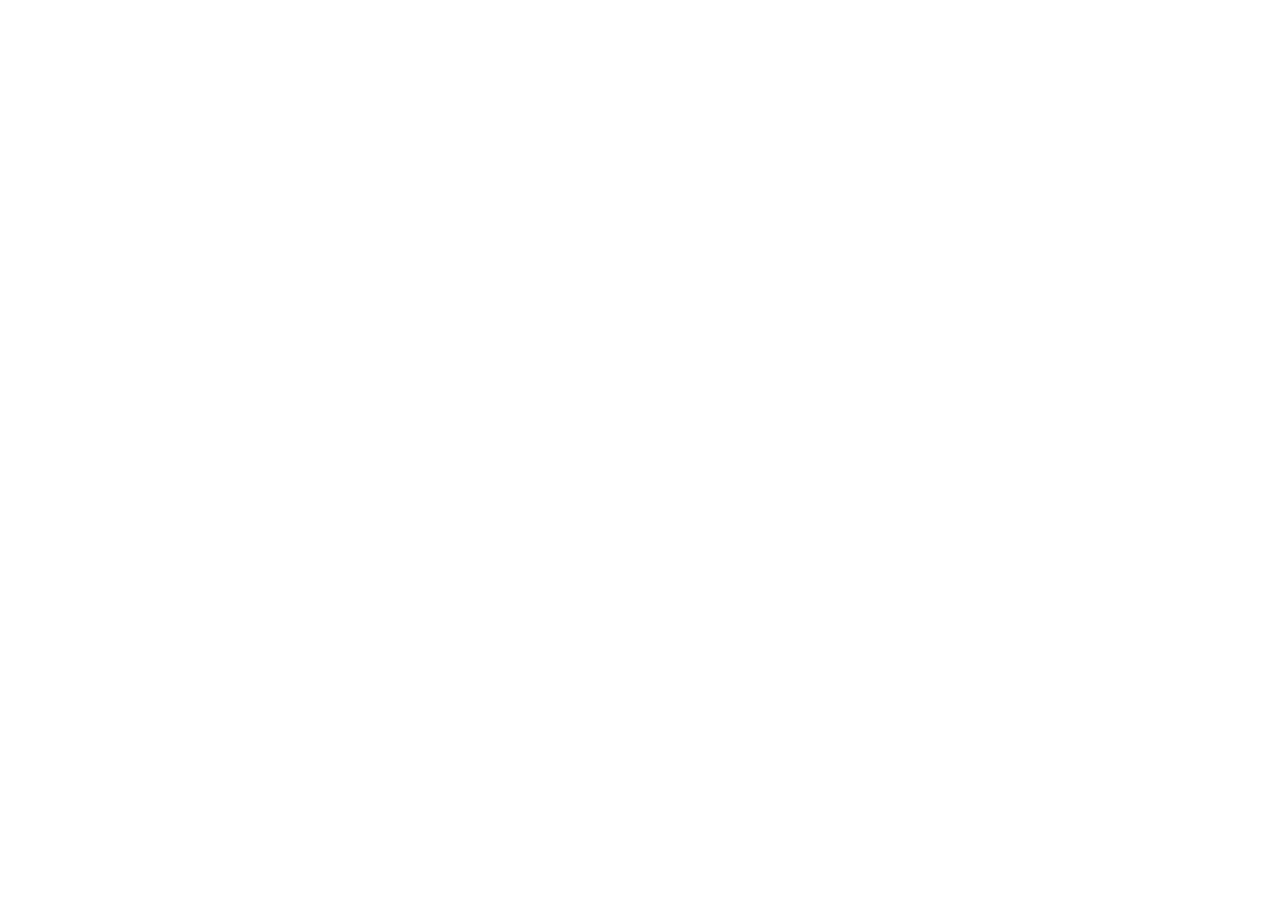
==== editais/cbmal.html @ 854e10dc "feat: cria estrutura de pastas da versao 3" ====
<!doctype html>
<html lang="pt-BR">
  <head>
    <meta charset="UTF-8" />
    <meta name="viewport" content="width=device-width, initial-scale=1.0" />
    <title>Projeto Astra - @guizeroo/title>
    <link rel="icon" href="/.png" type="image/png">
    <style>
  /* --- ESTILO PERSONALIZADO PARA OS TÍTULOS --- */
@import url('https://fonts.googleapis.com/css2?family=Montserrat:wght@800;900&display=swap');


      :root {
        --bg-body: #17191e;
        --bg-card: #21252b;
        --bg-header: #1a1d24;
        --text-main: #abb2bf;
        --text-light: #ffffff;
        --accent-red: #e53935;
        --accent-yellow: #ffca28;
        --border-color: #383e4a;
        --hover-bg: #282c34;
      }

      *,
      *::before,
      *::after {
        box-sizing: border-box;
      }

      body {
        background-color: var(--bg-body);
        color: var(--text-main);
        font-family: 'Segoe UI', Roboto, Helvetica, Arial, sans-serif;
        margin: 0;
        padding: 50px 20px 10px 20px;
        font-size: 16px;
      }

      .container {
        max-width: 1100px;
        margin: 0 auto;
        /* padding inferior normal (footer não é mais fixo) */
        padding-bottom: 0px;
      }

      .header-section {
        margin-bottom: 14px; /* espaço entre header e disciplinas */
        padding-bottom: 16px; /*  padding interno */
        text-align: center;
        border-bottom: 2px solid var(--accent-red);
      }

      .main-title {
        color: var(--text-light);
        font-size: 38px;
        margin: 0 0 10px 0;
        font-weight: 800;
        text-transform: uppercase;
        letter-spacing: 2px;
      }

      .sub-title {
        color: var(--accent-yellow);
        font-size: 18px;
        margin: 0;
        font-weight: 700;
        text-transform: uppercase;
        letter-spacing: 4px;
      }

      .section-divider {
        display: flex;
        align-items: center;
        justify-content: space-between;
        color: var(--text-light);
        font-size: 24px;
        margin: 40px 0 25px 0;
        padding-left: 15px;
        border-left: 6px solid var(--accent-yellow);
        text-transform: uppercase;
        letter-spacing: 1px;
        font-weight: 800;
        background: linear-gradient(
          90deg,
          rgba(255, 202, 40, 0.1) 0%,
          rgba(255, 202, 40, 0) 100%
        );
        padding-top: 10px;
        padding-bottom: 10px;
      }
      .section-divider .section-subtitle {
        font-size: 14px;
        color: var(--accent-yellow);
        font-weight: 800;
        text-transform: none;
        letter-spacing: 0.5px;
        margin-left: 12px;
      }

      .subject-card {
        background-color: var(--bg-card);
        border-radius: 12px;
        margin-bottom: 40px;
        box-shadow: 0 10px 20px rgba(0, 0, 0, 0.3);
        overflow: hidden;
        border: 1px solid var(--border-color);
      }

      .subject-header-grid {
        display: grid;
        grid-template-columns: 1fr 160px 100px;
        background-color: var(--bg-header);
        border-bottom: 4px solid var(--accent-red);
        cursor: pointer;
        user-select: none;
      }

      .subject-header-grid.collapsed .track-head {
        display: none;
      }

      .subject-progress {
        display: flex;
        align-items: center;
        gap: 10px;
        padding: 0 12px;
        justify-self: end;
      }
      .subject-progress-bar {
        width: 120px;
        height: 10px;
        background: rgba(255, 255, 255, 0.06);
        border-radius: 8px;
        overflow: hidden;
        box-shadow: inset 0 1px 2px rgba(0, 0, 0, 0.4);
      }
      .subject-progress-fill {
        height: 100%;
        width: 0%;
        background: var(--accent-red);
        transition: width 0.35s ease;
      }
      .subject-progress-text {
        color: var(--text-light);
        font-weight: 700;
        font-size: 12px;
        min-width: 36px;
        text-align: right;
        letter-spacing: 0.6px;
      }

      .track-head {
        background-color: var(--accent-yellow);
        color: #111;
        display: flex;
        align-items: center;
        justify-content: center;
        font-size: 16px;
        font-weight: 900;
        text-transform: uppercase;
        border-left: 1px solid rgba(0, 0, 0, 0.15);
        padding: 15px 10px;
        text-align: center;
        letter-spacing: 0.5px;
      }

      .topic-row {
        display: grid;
        grid-template-columns: 1fr 100px;
        border-bottom: 1px solid rgba(255, 255, 255, 0.05);
        transition: background-color 0.2s ease;
      }

      .topic-row.closed {
        display: none;
      }

      .topic-row:last-child {
        border-bottom: none;
      }

      .topic-row:hover {
        background-color: var(--hover-bg);
      }

      .topic-name {
        padding: 24px;
        font-size: 17px;
        line-height: 1.6;
        color: var(--text-light);
        font-weight: 500;
      }

      .topic-number {
        color: var(--accent-yellow);
        font-weight: 800;
        margin-right: 10px;
        font-size: 18px;
      }

      .topic-row.sub-topic .topic-name {
        padding-left: 55px;
        font-size: 15px;
        color: #9ba3b2;
      }
      .topic-row.sub-topic .topic-number {
        font-size: 15px;
      }

      .topic-row.sub-sub-topic .topic-name {
        padding-left: 85px;
        font-size: 14px;
        color: #7b8392;
      }
      .topic-row.sub-sub-topic .topic-number {
        font-size: 14px;
      }

      .checkbox-cell {
        display: flex;
        align-items: center;
        justify-content: center;
        border-left: 1px solid rgba(255, 255, 255, 0.05);
        padding: 15px;
      }

      .custom-checkbox {
        appearance: none;
        -webkit-appearance: none;
        width: 28px;
        height: 28px;
        border: 2px solid #6b7280;
        border-radius: 6px;
        cursor: pointer;
        background-color: rgba(0, 0, 0, 0.2);
        display: flex;
        align-items: center;
        justify-content: center;
        transition: all 0.2s cubic-bezier(0.4, 0, 0.2, 1);
        box-shadow: inset 0 2px 4px rgba(0, 0, 0, 0.1);
      }

      .topic-row.sub-topic .custom-checkbox {
        width: 24px;
        height: 24px;
      }
      .topic-row.sub-sub-topic .custom-checkbox {
        width: 20px;
        height: 20px;
      }

      .custom-checkbox:hover {
        border-color: var(--accent-yellow);
        transform: scale(1.05);
      }

      .custom-checkbox:checked {
        background-color: var(--accent-red);
        border-color: var(--accent-red);
        box-shadow: 0 0 10px rgba(229, 57, 53, 0.3);
      }

      .custom-checkbox:checked::after {
        content: '';
        width: 7px;
        height: 14px;
        border: solid white;
        border-width: 0 3px 3px 0;
        transform: rotate(45deg);
        margin-bottom: 4px;
      }

      .topic-row.sub-topic .custom-checkbox:checked::after {
        width: 6px;
        height: 11px;
        margin-bottom: 2px;
      }
      .topic-row.sub-sub-topic .custom-checkbox:checked::after {
        width: 5px;
        height: 9px;
        margin-bottom: 2px;
        border-width: 0 2px 2px 0;
      }

      @media (max-width: 600px) {
        .subject-header-grid,
        .topic-row {
          grid-template-columns: 1fr 100px;
        }
        .main-title {
          font-size: 28px;
        }
        .topic-name {
          padding: 15px;
        }
        .topic-row.sub-topic .topic-name {
          padding-left: 30px;
        }
        .topic-row.sub-sub-topic .topic-name {
          padding-left: 45px;
        }
        .subject-header-grid {
          grid-template-columns: 1fr 100px 80px;
        }
      }

      .subject-title {
        padding: 24px 20px;
        font-size: 22px;
        font-weight: 800;
        color: var(--text-light);
        border-left: 8px solid var(--accent-red);
        display: flex;
        align-items: center;
        text-transform: uppercase;
      }

      .site-footer {
        /* footer estático no final do documento (não fixo) */
        display: flex;
        flex-direction: column;
        align-items: center;
        justify-content: center;
        gap: 6px;
        padding: 18px 20px;
        margin-top: 28px;
        border-top: 1px solid rgba(0, 0, 0, 0.12);
        color: var(--text-main);
        font-size: 14px;
        background-color: #2b2f36;
        border-radius: 8px;
        width: 100%;
      }
      .site-footer .credit,
      .site-footer .project {
        text-align: center;
        display: block;
        width: 100%;
        margin: 0;
      }
      .site-footer .credit {
        color: var(--text-light);
        font-weight: 700;
      }
      .site-footer .project {
        color: var(--text-main);
        opacity: 0.95;
        font-weight: 600;
      }
      .author {
        color: var(--accent-yellow);
        text-decoration: none;
      }
      .author:hover {
        text-decoration: underline;
      }

    </style>
  </head>
  <body>
    <div class="container">
      <div class="header-section">
        <h2 class="sub-title">Projeto Astra - Missão CBMAL26</h2>
        <h1 class="main-title">Edital Verticalizado</h1>
        
        <div style="display: grid; grid-template-columns: repeat(auto-fit, minmax(300px, 1fr)); gap: 30px; margin: 30px 0 10px 0; text-align: left;">
            
            <div style="background-color: var(--bg-card); border-radius: 8px; padding: 25px 20px; border: 1px solid var(--border-color); display: flex; flex-direction: column; justify-content: center;">
                <div style="font-weight: 800; color: var(--accent-yellow); margin-bottom: 15px; font-size: 16px; text-transform: uppercase; text-align: center;" id="progress-text">0% DO EDITAL CONCLUÍDO</div>
                <div style="width: 100%; background-color: rgba(0, 0, 0, 0.4); border-radius: 10px; height: 12px; overflow: hidden; box-shadow: inset 0 2px 4px rgba(0,0,0,0.5);">
                    <div id="progress-bar" style="width: 0%; height: 100%; background-color: var(--accent-red); transition: width 0.4s ease;"></div>
                </div>
            </div>

            <div style="display: flex; flex-direction: column; justify-content: center; gap: 12px;">
                
                <div style="display: flex; align-items: center; background-color: rgba(66, 204, 147, 0.12); padding: 14px 16px; border-radius: 8px; gap: 12px;">
                    <div style="width: 24px; height: 24px; background-color: #42cc93; border-radius: 50%; display: flex; align-items: center; justify-content: center; flex-shrink: 0;">
                        <svg width="14" height="14" viewBox="0 0 24 24" fill="none" stroke="#ffffff" stroke-width="3" stroke-linecap="round" stroke-linejoin="round"><circle cx="12" cy="12" r="10"></circle><polyline points="12 6 12 12 15 15"></polyline></svg>
                    </div>
                    <div style="font-size: 14px; color: var(--text-light); line-height: 1.4;">
                        <strong style="color: #42cc93;">Em breve:</strong> Mapa de incidência por assunto.
                    </div>
                </div>

                <div style="display: flex; align-items: center; background-color: rgba(66, 204, 147, 0.12); padding: 14px 16px; border-radius: 8px; gap: 12px;">
                    <div style="width: 24px; height: 24px; background-color: #42cc93; border-radius: 50%; display: flex; align-items: center; justify-content: center; flex-shrink: 0;">
                        <svg width="14" height="14" viewBox="0 0 24 24" fill="none" stroke="#ffffff" stroke-width="3" stroke-linecap="round" stroke-linejoin="round"><circle cx="12" cy="12" r="10"></circle><polyline points="12 6 12 12 15 15"></polyline></svg>
                    </div>
                    <div style="font-size: 14px; color: var(--text-light); line-height: 1.4;">
                        <strong style="color: #42cc93;">Em breve:</strong> Manual da aprovação.
                    </div>
                </div>

            </div>

        </div>
      </div>

      <div class="section-divider">
        <span class="section-title">Conhecimentos Gerais</span>
        <span class="section-subtitle">50 questões esperadas</span>
      </div>

      <div class="subject-card">
        <div class="subject-header-grid">
          <div class="subject-title">Língua Portuguesa</div>
          <div class="track-head">Teoria</div>
        </div>
        <div class="topic-row">
          <div class="topic-name">
            <span class="topic-number">1</span> Compreensão e interpretação de
            textos de gêneros variados.
          </div>
          <div class="checkbox-cell">
            <input type="checkbox" class="custom-checkbox" id="port-1" />
          </div>
        </div>
        <div class="topic-row">
          <div class="topic-name">
            <span class="topic-number">2</span> Reconhecimento de tipos e
            gêneros textuais.
          </div>
          <div class="checkbox-cell">
            <input type="checkbox" class="custom-checkbox" id="port-2" />
          </div>
        </div>
        <div class="topic-row">
          <div class="topic-name">
            <span class="topic-number">3</span> Domínio da ortografia oficial.
          </div>
          <div class="checkbox-cell">
            <input type="checkbox" class="custom-checkbox" id="port-3" />
          </div>
        </div>
        <div class="topic-row">
          <div class="topic-name">
            <span class="topic-number">4</span> Domínio dos mecanismos de coesão
            textual.
          </div>
          <div class="checkbox-cell">
            <input type="checkbox" class="custom-checkbox" id="port-4" />
          </div>
        </div>
        <div class="topic-row sub-topic">
          <div class="topic-name">
            <span class="topic-number">4.1</span> Emprego de elementos de
            referenciação, substituição e repetição, de conectores e de outros
            elementos de sequenciação textual.
          </div>
          <div class="checkbox-cell">
            <input type="checkbox" class="custom-checkbox" id="port-4-1" />
          </div>
        </div>
        <div class="topic-row sub-topic">
          <div class="topic-name">
            <span class="topic-number">4.2</span> Emprego de tempos e modos
            verbais.
          </div>
          <div class="checkbox-cell">
            <input type="checkbox" class="custom-checkbox" id="port-4-2" />
          </div>
        </div>
        <div class="topic-row">
          <div class="topic-name">
            <span class="topic-number">5</span> Domínio da estrutura
            morfossintática do período.
          </div>
          <div class="checkbox-cell">
            <input type="checkbox" class="custom-checkbox" id="port-5" />
          </div>
        </div>
        <div class="topic-row sub-topic">
          <div class="topic-name">
            <span class="topic-number">5.1</span> Emprego das classes de
            palavras.
          </div>
          <div class="checkbox-cell">
            <input type="checkbox" class="custom-checkbox" id="port-5-1" />
          </div>
        </div>
        <div class="topic-row sub-topic">
          <div class="topic-name">
            <span class="topic-number">5.2</span> Relações de coordenação entre
            orações e entre termos da oração.
          </div>
          <div class="checkbox-cell">
            <input type="checkbox" class="custom-checkbox" id="port-5-2" />
          </div>
        </div>
        <div class="topic-row sub-topic">
          <div class="topic-name">
            <span class="topic-number">5.3</span> Relações de subordinação entre
            orações e entre termos da oração.
          </div>
          <div class="checkbox-cell">
            <input type="checkbox" class="custom-checkbox" id="port-5-3" />
          </div>
        </div>
        <div class="topic-row sub-topic">
          <div class="topic-name">
            <span class="topic-number">5.4</span> Emprego dos sinais de
            pontuação.
          </div>
          <div class="checkbox-cell">
            <input type="checkbox" class="custom-checkbox" id="port-5-4" />
          </div>
        </div>
        <div class="topic-row sub-topic">
          <div class="topic-name">
            <span class="topic-number">5.5</span> Concordância verbal e nominal.
          </div>
          <div class="checkbox-cell">
            <input type="checkbox" class="custom-checkbox" id="port-5-5" />
          </div>
        </div>
        <div class="topic-row sub-topic">
          <div class="topic-name">
            <span class="topic-number">5.6</span> Regência verbal e nominal.
          </div>
          <div class="checkbox-cell">
            <input type="checkbox" class="custom-checkbox" id="port-5-6" />
          </div>
        </div>
        <div class="topic-row sub-topic">
          <div class="topic-name">
            <span class="topic-number">5.7</span> Emprego do sinal indicativo de
            crase.
          </div>
          <div class="checkbox-cell">
            <input type="checkbox" class="custom-checkbox" id="port-5-7" />
          </div>
        </div>
        <div class="topic-row sub-topic">
          <div class="topic-name">
            <span class="topic-number">5.8</span> Colocação dos pronomes átonos.
          </div>
          <div class="checkbox-cell">
            <input type="checkbox" class="custom-checkbox" id="port-5-8" />
          </div>
        </div>
        <div class="topic-row">
          <div class="topic-name">
            <span class="topic-number">6</span> Reescrita de frases e parágrafos
            do texto.
          </div>
          <div class="checkbox-cell">
            <input type="checkbox" class="custom-checkbox" id="port-6" />
          </div>
        </div>
        <div class="topic-row sub-topic">
          <div class="topic-name">
            <span class="topic-number">6.1</span> Significação das palavras.
          </div>
          <div class="checkbox-cell">
            <input type="checkbox" class="custom-checkbox" id="port-6-1" />
          </div>
        </div>
        <div class="topic-row sub-topic">
          <div class="topic-name">
            <span class="topic-number">6.2</span> Substituição de palavras ou de
            trechos de texto.
          </div>
          <div class="checkbox-cell">
            <input type="checkbox" class="custom-checkbox" id="port-6-2" />
          </div>
        </div>
        <div class="topic-row sub-topic">
          <div class="topic-name">
            <span class="topic-number">6.3</span> Reorganização da estrutura de
            orações e de períodos do texto.
          </div>
          <div class="checkbox-cell">
            <input type="checkbox" class="custom-checkbox" id="port-6-3" />
          </div>
        </div>
        <div class="topic-row sub-topic">
          <div class="topic-name">
            <span class="topic-number">6.4</span> Reescrita de textos de
            diferentes gêneros e níveis de formalidade.
          </div>
          <div class="checkbox-cell">
            <input type="checkbox" class="custom-checkbox" id="port-6-4" />
          </div>
        </div>
      </div>
      <div class="subject-card">
        <div class="subject-header-grid">
          <div class="subject-title">Língua Inglesa</div>
          <div class="track-head">Teoria</div>
        </div>
        <div class="topic-row">
          <div class="topic-name">
            <span class="topic-number">1</span> Compreensão de textos em língua
            inglesa.
          </div>
          <div class="checkbox-cell">
            <input type="checkbox" class="custom-checkbox" id="ing-1" />
          </div>
        </div>
        <div class="topic-row">
          <div class="topic-name">
            <span class="topic-number">2</span> Itens gramaticais relevantes
            para a compreensão dos conteúdos semânticos.
          </div>
          <div class="checkbox-cell">
            <input type="checkbox" class="custom-checkbox" id="ing-2" />
          </div>
        </div>
      </div>
      <div class="subject-card">
        <div class="subject-header-grid">
          <div class="subject-title">Noções de Informática</div>
          <div class="track-head">Teoria</div>
        </div>
        <div class="topic-row">
          <div class="topic-name">
            <span class="topic-number">1</span> Noções de sistema operacional
            (ambientes Linux e Windows).
          </div>
          <div class="checkbox-cell">
            <input type="checkbox" class="custom-checkbox" id="inf-1" />
          </div>
        </div>
        <div class="topic-row">
          <div class="topic-name">
            <span class="topic-number">2</span> Edição de textos, planilhas e
            apresentações (ambientes Microsoft Office e BrOffice).
          </div>
          <div class="checkbox-cell">
            <input type="checkbox" class="custom-checkbox" id="inf-2" />
          </div>
        </div>
        <div class="topic-row">
          <div class="topic-name">
            <span class="topic-number">3</span> Redes de computadores.
          </div>
          <div class="checkbox-cell">
            <input type="checkbox" class="custom-checkbox" id="inf-3" />
          </div>
        </div>
        <div class="topic-row sub-topic">
          <div class="topic-name">
            <span class="topic-number">3.1</span> Conceitos básicos,
            ferramentas, aplicativos e procedimentos de Internet e intranet.
          </div>
          <div class="checkbox-cell">
            <input type="checkbox" class="custom-checkbox" id="inf-3-1" />
          </div>
        </div>
        <div class="topic-row sub-topic">
          <div class="topic-name">
            <span class="topic-number">3.2</span> Programas de navegação
            (Microsoft Edge, Mozilla Firefox e Google Chrome).
          </div>
          <div class="checkbox-cell">
            <input type="checkbox" class="custom-checkbox" id="inf-3-2" />
          </div>
        </div>
        <div class="topic-row sub-topic">
          <div class="topic-name">
            <span class="topic-number">3.3</span> Programas de correio
            eletrônico (Outlook Express e Mozilla Thunderbird).
          </div>
          <div class="checkbox-cell">
            <input type="checkbox" class="custom-checkbox" id="inf-3-3" />
          </div>
        </div>
        <div class="topic-row sub-topic">
          <div class="topic-name">
            <span class="topic-number">3.4</span> Sítios de busca e pesquisa na
            Internet.
          </div>
          <div class="checkbox-cell">
            <input type="checkbox" class="custom-checkbox" id="inf-3-4" />
          </div>
        </div>
        <div class="topic-row sub-topic">
          <div class="topic-name">
            <span class="topic-number">3.5</span> Grupos de discussão.
          </div>
          <div class="checkbox-cell">
            <input type="checkbox" class="custom-checkbox" id="inf-3-5" />
          </div>
        </div>
        <div class="topic-row sub-topic">
          <div class="topic-name">
            <span class="topic-number">3.6</span> Redes sociais.
          </div>
          <div class="checkbox-cell">
            <input type="checkbox" class="custom-checkbox" id="inf-3-6" />
          </div>
        </div>
        <div class="topic-row sub-topic">
          <div class="topic-name">
            <span class="topic-number">3.7</span> Computação na nuvem (cloud
            computing).
          </div>
          <div class="checkbox-cell">
            <input type="checkbox" class="custom-checkbox" id="inf-3-7" />
          </div>
        </div>
        <div class="topic-row">
          <div class="topic-name">
            <span class="topic-number">4</span> Conceitos de organização e de
            gerenciamento de informações, arquivos, pastas e programas.
          </div>
          <div class="checkbox-cell">
            <input type="checkbox" class="custom-checkbox" id="inf-4" />
          </div>
        </div>
        <div class="topic-row">
          <div class="topic-name">
            <span class="topic-number">5</span> Segurança da informação.
          </div>
          <div class="checkbox-cell">
            <input type="checkbox" class="custom-checkbox" id="inf-5" />
          </div>
        </div>
        <div class="topic-row sub-topic">
          <div class="topic-name">
            <span class="topic-number">5.1</span> Procedimentos de segurança.
          </div>
          <div class="checkbox-cell">
            <input type="checkbox" class="custom-checkbox" id="inf-5-1" />
          </div>
        </div>
        <div class="topic-row sub-topic">
          <div class="topic-name">
            <span class="topic-number">5.2</span> Noções de vírus, worms e
            pragas virtuais.
          </div>
          <div class="checkbox-cell">
            <input type="checkbox" class="custom-checkbox" id="inf-5-2" />
          </div>
        </div>
        <div class="topic-row sub-topic">
          <div class="topic-name">
            <span class="topic-number">5.3</span> Aplicativos para segurança
            (antivírus, firewall, anti-spyware etc.).
          </div>
          <div class="checkbox-cell">
            <input type="checkbox" class="custom-checkbox" id="inf-5-3" />
          </div>
        </div>
        <div class="topic-row sub-topic">
          <div class="topic-name">
            <span class="topic-number">5.4</span> Procedimentos de backup.
          </div>
          <div class="checkbox-cell">
            <input type="checkbox" class="custom-checkbox" id="inf-5-4" />
          </div>
        </div>
        <div class="topic-row sub-topic">
          <div class="topic-name">
            <span class="topic-number">5.5</span> Armazenamento de dados na
            nuvem (cloud storage).
          </div>
          <div class="checkbox-cell">
            <input type="checkbox" class="custom-checkbox" id="inf-5-5" />
          </div>
        </div>
      </div>
      <div class="subject-card">
        <div class="subject-header-grid">
          <div class="subject-title">Matemática</div>
          <div class="track-head">Teoria</div>
        </div>
        <div class="topic-row">
          <div class="topic-name">
            <span class="topic-number">1</span> Álgebra linear.
          </div>
          <div class="checkbox-cell">
            <input type="checkbox" class="custom-checkbox" id="mat-1" />
          </div>
        </div>
        <div class="topic-row sub-topic">
          <div class="topic-name">
            <span class="topic-number">1.1</span> Conjunto numérico: operações
            com números inteiros, fracionários e decimais.
          </div>
          <div class="checkbox-cell">
            <input type="checkbox" class="custom-checkbox" id="mat-1-1" />
          </div>
        </div>
        <div class="topic-row">
          <div class="topic-name">
            <span class="topic-number">2</span> Proporções e divisão
            proporcional.
          </div>
          <div class="checkbox-cell">
            <input type="checkbox" class="custom-checkbox" id="mat-2" />
          </div>
        </div>
        <div class="topic-row">
          <div class="topic-name">
            <span class="topic-number">3</span> Regras de três simples e
            composta.
          </div>
          <div class="checkbox-cell">
            <input type="checkbox" class="custom-checkbox" id="mat-3" />
          </div>
        </div>
        <div class="topic-row">
          <div class="topic-name">
            <span class="topic-number">4</span> Porcentagem.
          </div>
          <div class="checkbox-cell">
            <input type="checkbox" class="custom-checkbox" id="mat-4" />
          </div>
        </div>
        <div class="topic-row">
          <div class="topic-name">
            <span class="topic-number">5</span> Juros simples e compostos;
            capitalização e descontos.
          </div>
          <div class="checkbox-cell">
            <input type="checkbox" class="custom-checkbox" id="mat-5" />
          </div>
        </div>
        <div class="topic-row">
          <div class="topic-name">
            <span class="topic-number">6</span> Taxas de juros: nominal,
            efetiva, equivalente, proporcional, real e aparente.
          </div>
          <div class="checkbox-cell">
            <input type="checkbox" class="custom-checkbox" id="mat-6" />
          </div>
        </div>
      </div>
      <div class="subject-card">
        <div class="subject-header-grid">
          <div class="subject-title">Raciocínio Lógico e Analítico</div>
          <div class="track-head">Teoria</div>
        </div>
        <div class="topic-row">
          <div class="topic-name">
            <span class="topic-number">1</span> Lógica sentencial (ou
            proposicional).
          </div>
          <div class="checkbox-cell">
            <input type="checkbox" class="custom-checkbox" id="rla-1" />
          </div>
        </div>
        <div class="topic-row sub-topic">
          <div class="topic-name">
            <span class="topic-number">1.1</span> Proposições simples e
            compostas.
          </div>
          <div class="checkbox-cell">
            <input type="checkbox" class="custom-checkbox" id="rla-1-1" />
          </div>
        </div>
        <div class="topic-row sub-topic">
          <div class="topic-name">
            <span class="topic-number">1.2</span> Tabelas verdade.
          </div>
          <div class="checkbox-cell">
            <input type="checkbox" class="custom-checkbox" id="rla-1-2" />
          </div>
        </div>
        <div class="topic-row sub-topic">
          <div class="topic-name">
            <span class="topic-number">1.3</span> Equivalências.
          </div>
          <div class="checkbox-cell">
            <input type="checkbox" class="custom-checkbox" id="rla-1-3" />
          </div>
        </div>
        <div class="topic-row">
          <div class="topic-name">
            <span class="topic-number">2</span> Estrutura lógica de relações
            arbitrárias entre pessoas, lugares, objetos ou eventos fictícios;
            dedução de novas informações das relações fornecidas e avaliação das
            condições usadas para estabelecer a estrutura daquelas relações.
          </div>
          <div class="checkbox-cell">
            <input type="checkbox" class="custom-checkbox" id="rla-2" />
          </div>
        </div>
        <div class="topic-row">
          <div class="topic-name">
            <span class="topic-number">3</span> Compreensão e análise da lógica
            de uma situação, utilizando as funções intelectuais: raciocínio
            verbal, raciocínio matemático, raciocínio sequencial, reconhecimento
            de padrões, orientação espacial e temporal, formação de conceitos,
            discriminação de elementos; compreensão de dados apresentados em
            gráficos e tabelas.
          </div>
          <div class="checkbox-cell">
            <input type="checkbox" class="custom-checkbox" id="rla-3" />
          </div>
        </div>
        <div class="topic-row">
          <div class="topic-name">
            <span class="topic-number">4</span> Problemas de lógica e
            raciocínio.
          </div>
          <div class="checkbox-cell">
            <input type="checkbox" class="custom-checkbox" id="rla-4" />
          </div>
        </div>
        <div class="topic-row sub-topic">
          <div class="topic-name">
            <span class="topic-number">4.1</span> Problemas de contagem e noções
            de probabilidade.
          </div>
          <div class="checkbox-cell">
            <input type="checkbox" class="custom-checkbox" id="rla-4-1" />
          </div>
        </div>
        <div class="topic-row">
          <div class="topic-name">
            <span class="topic-number">5</span> Falácias.
          </div>
          <div class="checkbox-cell">
            <input type="checkbox" class="custom-checkbox" id="rla-5" />
          </div>
        </div>
        <div class="topic-row">
          <div class="topic-name">
            <span class="topic-number">6</span> Noções de estatística: média,
            moda, mediana e desvio-padrão.
          </div>
          <div class="checkbox-cell">
            <input type="checkbox" class="custom-checkbox" id="rla-6" />
          </div>
        </div>
      </div>
      <div class="subject-card">
        <div class="subject-header-grid">
          <div class="subject-title">Legislação Pertinente ao CBMAL</div>
          <div class="track-head">Teoria</div>
        </div>
        <div class="topic-row">
          <div class="topic-name">
            <span class="topic-number">1</span> Lei Estadual nº 5.346/1992
            (Estatuto dos Policiais Militares do Estado de Alagoas) e suas
            alterações.
          </div>
          <div class="checkbox-cell">
            <input type="checkbox" class="custom-checkbox" id="leg-1" />
          </div>
        </div>
        <div class="topic-row">
          <div class="topic-name">
            <span class="topic-number">2</span> Decreto estadual nº 37.042/1996
            (Regulamento Disciplinar da Polícia Militar de Alagoas).
          </div>
          <div class="checkbox-cell">
            <input type="checkbox" class="custom-checkbox" id="leg-2" />
          </div>
        </div>
        <div class="topic-row">
          <div class="topic-name">
            <span class="topic-number">3</span> Lei Estadual nº 6.514/2004 e nº
            6.544/2004 e suas alterações.
          </div>
          <div class="checkbox-cell">
            <input type="checkbox" class="custom-checkbox" id="leg-3" />
          </div>
        </div>
        <div class="topic-row">
          <div class="topic-name">
            <span class="topic-number">4</span> Lei Federal nº 14.751/2023.
          </div>
          <div class="checkbox-cell">
            <input type="checkbox" class="custom-checkbox" id="leg-4" />
          </div>
        </div>
      </div>
      <div class="subject-card">
        <div class="subject-header-grid">
          <div class="subject-title">Cidadania e Direitos Humanos</div>
          <div class="track-head">Teoria</div>
        </div>
        <div class="topic-row">
          <div class="topic-name">
            <span class="topic-number">1</span> Ética e moral.
          </div>
          <div class="checkbox-cell">
            <input type="checkbox" class="custom-checkbox" id="cdh-1" />
          </div>
        </div>
        <div class="topic-row">
          <div class="topic-name">
            <span class="topic-number">2</span> Ética, princípios e valores.
          </div>
          <div class="checkbox-cell">
            <input type="checkbox" class="custom-checkbox" id="cdh-2" />
          </div>
        </div>
        <div class="topic-row">
          <div class="topic-name">
            <span class="topic-number">3</span> Ética e democracia: exercício da
            cidadania.
          </div>
          <div class="checkbox-cell">
            <input type="checkbox" class="custom-checkbox" id="cdh-3" />
          </div>
        </div>
        <div class="topic-row">
          <div class="topic-name">
            <span class="topic-number">4</span> Ética e função pública.
          </div>
          <div class="checkbox-cell">
            <input type="checkbox" class="custom-checkbox" id="cdh-4" />
          </div>
        </div>
        <div class="topic-row">
          <div class="topic-name">
            <span class="topic-number">5</span> Ética no setor público.
          </div>
          <div class="checkbox-cell">
            <input type="checkbox" class="custom-checkbox" id="cdh-5" />
          </div>
        </div>
        <div class="topic-row">
          <div class="topic-name">
            <span class="topic-number">6</span> Teoria geral dos direitos
            humanos.
          </div>
          <div class="checkbox-cell">
            <input type="checkbox" class="custom-checkbox" id="cdh-6" />
          </div>
        </div>
        <div class="topic-row sub-topic">
          <div class="topic-name">
            <span class="topic-number">6.1</span> Conceito, terminologia,
            estrutura normativa, fundamentação.
          </div>
          <div class="checkbox-cell">
            <input type="checkbox" class="custom-checkbox" id="cdh-6-1" />
          </div>
        </div>
        <div class="topic-row">
          <div class="topic-name">
            <span class="topic-number">7</span> Afirmação histórica dos direitos
            humanos.
          </div>
          <div class="checkbox-cell">
            <input type="checkbox" class="custom-checkbox" id="cdh-7" />
          </div>
        </div>
        <div class="topic-row">
          <div class="topic-name">
            <span class="topic-number">8</span> Direitos humanos e
            responsabilidade do Estado.
          </div>
          <div class="checkbox-cell">
            <input type="checkbox" class="custom-checkbox" id="cdh-8" />
          </div>
        </div>
      </div>

      <div class="section-divider">
        <span class="section-title">Conhecimentos Específicos</span>
        <span class="section-subtitle">70 questões esperadas</span>
      </div>

      <div class="subject-card">
        <div class="subject-header-grid">
          <div class="subject-title">Física</div>
          <div class="track-head">Teoria</div>
        </div>
        <div class="topic-row">
          <div class="topic-name">
            <span class="topic-number">1</span> Vetores.
          </div>
          <div class="checkbox-cell">
            <input type="checkbox" class="custom-checkbox" id="fis-1" />
          </div>
        </div>
        <div class="topic-row sub-topic">
          <div class="topic-name">
            <span class="topic-number">1.1</span> Sistema de forças.
          </div>
          <div class="checkbox-cell">
            <input type="checkbox" class="custom-checkbox" id="fis-1-1" />
          </div>
        </div>
        <div class="topic-row sub-topic">
          <div class="topic-name">
            <span class="topic-number">1.2</span> Composição de forças: forças
            de mesma direção e sentido, forças de mesma direção e sentidos
            diferentes.
          </div>
          <div class="checkbox-cell">
            <input type="checkbox" class="custom-checkbox" id="fis-1-2" />
          </div>
        </div>
        <div class="topic-row sub-topic">
          <div class="topic-name">
            <span class="topic-number">1.3</span> Duas forças concorrentes.
          </div>
          <div class="checkbox-cell">
            <input type="checkbox" class="custom-checkbox" id="fis-1-3" />
          </div>
        </div>
        <div class="topic-row sub-topic">
          <div class="topic-name">
            <span class="topic-number">1.4</span> Representação gráfica.
          </div>
          <div class="checkbox-cell">
            <input type="checkbox" class="custom-checkbox" id="fis-1-4" />
          </div>
        </div>
        <div class="topic-row sub-topic">
          <div class="topic-name">
            <span class="topic-number">1.5</span> Binário.
          </div>
          <div class="checkbox-cell">
            <input type="checkbox" class="custom-checkbox" id="fis-1-5" />
          </div>
        </div>
        <div class="topic-row">
          <div class="topic-name">
            <span class="topic-number">2</span> Mecânica.
          </div>
          <div class="checkbox-cell">
            <input type="checkbox" class="custom-checkbox" id="fis-2" />
          </div>
        </div>
        <div class="topic-row sub-topic">
          <div class="topic-name">
            <span class="topic-number">2.1</span> Noções de Movimento.
          </div>
          <div class="checkbox-cell">
            <input type="checkbox" class="custom-checkbox" id="fis-2-1" />
          </div>
        </div>
        <div class="topic-row sub-topic">
          <div class="topic-name">
            <span class="topic-number">2.2</span> Movimento retilíneo:
            velocidade, movimento uniformemente variado, aceleração.
          </div>
          <div class="checkbox-cell">
            <input type="checkbox" class="custom-checkbox" id="fis-2-2" />
          </div>
        </div>
        <div class="topic-row sub-topic">
          <div class="topic-name">
            <span class="topic-number">2.3</span> Movimento em duas dimensões:
            movimento de projéteis e movimento circular uniforme.
          </div>
          <div class="checkbox-cell">
            <input type="checkbox" class="custom-checkbox" id="fis-2-3" />
          </div>
        </div>
        <div class="topic-row sub-topic">
          <div class="topic-name">
            <span class="topic-number">2.4</span> Leis de Newton.
          </div>
          <div class="checkbox-cell">
            <input type="checkbox" class="custom-checkbox" id="fis-2-4" />
          </div>
        </div>
        <div class="topic-row sub-topic">
          <div class="topic-name">
            <span class="topic-number">2.5</span> Leis da Gravitação Universal.
          </div>
          <div class="checkbox-cell">
            <input type="checkbox" class="custom-checkbox" id="fis-2-5" />
          </div>
        </div>
        <div class="topic-row sub-topic">
          <div class="topic-name">
            <span class="topic-number">2.6</span> Leis de Kepler.
          </div>
          <div class="checkbox-cell">
            <input type="checkbox" class="custom-checkbox" id="fis-2-6" />
          </div>
        </div>
        <div class="topic-row sub-topic">
          <div class="topic-name">
            <span class="topic-number">2.7</span> Rotação da terra.
          </div>
          <div class="checkbox-cell">
            <input type="checkbox" class="custom-checkbox" id="fis-2-7" />
          </div>
        </div>
        <div class="topic-row sub-topic">
          <div class="topic-name">
            <span class="topic-number">2.8</span> Trabalho, potência,
            rendimento, energia: mecânica, cinética, energia potencial e energia
            mecânica.
          </div>
          <div class="checkbox-cell">
            <input type="checkbox" class="custom-checkbox" id="fis-2-8" />
          </div>
        </div>
        <div class="topic-row sub-topic">
          <div class="topic-name">
            <span class="topic-number">2.9</span> Conservação de energia
            mecânica.
          </div>
          <div class="checkbox-cell">
            <input type="checkbox" class="custom-checkbox" id="fis-2-9" />
          </div>
        </div>
        <div class="topic-row">
          <div class="topic-name">
            <span class="topic-number">3</span> Densidade e pressão.
          </div>
          <div class="checkbox-cell">
            <input type="checkbox" class="custom-checkbox" id="fis-3" />
          </div>
        </div>
        <div class="topic-row sub-topic">
          <div class="topic-name">
            <span class="topic-number">3.1</span> Principio de Pascal, Lei de
            Stevin, Princípio de Arquimedes.
          </div>
          <div class="checkbox-cell">
            <input type="checkbox" class="custom-checkbox" id="fis-3-1" />
          </div>
        </div>
        <div class="topic-row">
          <div class="topic-name">
            <span class="topic-number">4</span> Termodinâmica.
          </div>
          <div class="checkbox-cell">
            <input type="checkbox" class="custom-checkbox" id="fis-4" />
          </div>
        </div>
        <div class="topic-row sub-topic">
          <div class="topic-name">
            <span class="topic-number">4.1</span> Temperatura e equilíbrio
            térmico.
          </div>
          <div class="checkbox-cell">
            <input type="checkbox" class="custom-checkbox" id="fis-4-1" />
          </div>
        </div>
        <div class="topic-row sub-topic">
          <div class="topic-name">
            <span class="topic-number">4.2</span> Energia térmica e calor; calor
            sensível e calor latente.
          </div>
          <div class="checkbox-cell">
            <input type="checkbox" class="custom-checkbox" id="fis-4-2" />
          </div>
        </div>
        <div class="topic-row sub-topic">
          <div class="topic-name">
            <span class="topic-number">4.3</span> Trocas de calor.
          </div>
          <div class="checkbox-cell">
            <input type="checkbox" class="custom-checkbox" id="fis-4-3" />
          </div>
        </div>
        <div class="topic-row sub-topic">
          <div class="topic-name">
            <span class="topic-number">4.4</span> Dilatação térmica dos sólidos.
          </div>
          <div class="checkbox-cell">
            <input type="checkbox" class="custom-checkbox" id="fis-4-4" />
          </div>
        </div>
        <div class="topic-row sub-topic">
          <div class="topic-name">
            <span class="topic-number">4.5</span> Dilatação anômala da água.
          </div>
          <div class="checkbox-cell">
            <input type="checkbox" class="custom-checkbox" id="fis-4-5" />
          </div>
        </div>
        <div class="topic-row sub-topic">
          <div class="topic-name">
            <span class="topic-number">4.6</span> Processos de propagação do
            calor.
          </div>
          <div class="checkbox-cell">
            <input type="checkbox" class="custom-checkbox" id="fis-4-6" />
          </div>
        </div>
        <div class="topic-row">
          <div class="topic-name">
            <span class="topic-number">5</span> Óptica geométrica.
          </div>
          <div class="checkbox-cell">
            <input type="checkbox" class="custom-checkbox" id="fis-5" />
          </div>
        </div>
        <div class="topic-row sub-topic">
          <div class="topic-name">
            <span class="topic-number">5.1</span> Mecanismos físicos da visão e
            defeitos visuais.
          </div>
          <div class="checkbox-cell">
            <input type="checkbox" class="custom-checkbox" id="fis-5-1" />
          </div>
        </div>
        <div class="topic-row">
          <div class="topic-name"><span class="topic-number">6</span> Som.</div>
          <div class="checkbox-cell">
            <input type="checkbox" class="custom-checkbox" id="fis-6" />
          </div>
        </div>
        <div class="topic-row sub-topic">
          <div class="topic-name">
            <span class="topic-number">6.1</span> Qualidades fisiológicas do
            som.
          </div>
          <div class="checkbox-cell">
            <input type="checkbox" class="custom-checkbox" id="fis-6-1" />
          </div>
        </div>
        <div class="topic-row sub-topic">
          <div class="topic-name">
            <span class="topic-number">6.2</span> Natureza e propagação do som.
          </div>
          <div class="checkbox-cell">
            <input type="checkbox" class="custom-checkbox" id="fis-6-2" />
          </div>
        </div>
        <div class="topic-row">
          <div class="topic-name">
            <span class="topic-number">7</span> Eletricidade e Magnetismo.
          </div>
          <div class="checkbox-cell">
            <input type="checkbox" class="custom-checkbox" id="fis-7" />
          </div>
        </div>
        <div class="topic-row sub-topic">
          <div class="topic-name">
            <span class="topic-number">7.1</span> Lei de Coulomb.
          </div>
          <div class="checkbox-cell">
            <input type="checkbox" class="custom-checkbox" id="fis-7-1" />
          </div>
        </div>
        <div class="topic-row sub-topic">
          <div class="topic-name">
            <span class="topic-number">7.2</span> Corrente elétrica.
          </div>
          <div class="checkbox-cell">
            <input type="checkbox" class="custom-checkbox" id="fis-7-2" />
          </div>
        </div>
        <div class="topic-row sub-topic">
          <div class="topic-name">
            <span class="topic-number">7.3</span> Circuitos elétricos.
          </div>
          <div class="checkbox-cell">
            <input type="checkbox" class="custom-checkbox" id="fis-7-3" />
          </div>
        </div>
        <div class="topic-row sub-topic">
          <div class="topic-name">
            <span class="topic-number">7.4</span> Efeito Joule.
          </div>
          <div class="checkbox-cell">
            <input type="checkbox" class="custom-checkbox" id="fis-7-4" />
          </div>
        </div>
        <div class="topic-row sub-topic">
          <div class="topic-name">
            <span class="topic-number">7.5</span> Efeitos fisiológicos das
            correntes elétricas.
          </div>
          <div class="checkbox-cell">
            <input type="checkbox" class="custom-checkbox" id="fis-7-5" />
          </div>
        </div>
        <div class="topic-row sub-topic">
          <div class="topic-name">
            <span class="topic-number">7.6</span> Campo magnético.
          </div>
          <div class="checkbox-cell">
            <input type="checkbox" class="custom-checkbox" id="fis-7-6" />
          </div>
        </div>
        <div class="topic-row sub-topic">
          <div class="topic-name">
            <span class="topic-number">7.7</span> Imãs.
          </div>
          <div class="checkbox-cell">
            <input type="checkbox" class="custom-checkbox" id="fis-7-7" />
          </div>
        </div>
        <div class="topic-row">
          <div class="topic-name">
            <span class="topic-number">8</span> Aplicações.
          </div>
          <div class="checkbox-cell">
            <input type="checkbox" class="custom-checkbox" id="fis-8" />
          </div>
        </div>
        <div class="topic-row sub-topic">
          <div class="topic-name">
            <span class="topic-number">8.1</span> Efeito fotoelétrico.
          </div>
          <div class="checkbox-cell">
            <input type="checkbox" class="custom-checkbox" id="fis-8-1" />
          </div>
        </div>
        <div class="topic-row sub-topic">
          <div class="topic-name">
            <span class="topic-number">8.2</span> Efeito estufa.
          </div>
          <div class="checkbox-cell">
            <input type="checkbox" class="custom-checkbox" id="fis-8-2" />
          </div>
        </div>
        <div class="topic-row sub-topic">
          <div class="topic-name">
            <span class="topic-number">8.3</span> Brisas litorâneas.
          </div>
          <div class="checkbox-cell">
            <input type="checkbox" class="custom-checkbox" id="fis-8-3" />
          </div>
        </div>
        <div class="topic-row sub-topic">
          <div class="topic-name">
            <span class="topic-number">8.4</span> Relâmpagos e trovões.
          </div>
          <div class="checkbox-cell">
            <input type="checkbox" class="custom-checkbox" id="fis-8-4" />
          </div>
        </div>
        <div class="topic-row">
          <div class="topic-name">
            <span class="topic-number">9</span> Princípios básicos da emissão de
            radioatividade, radiações ionizantes e decaimento radioativo.
          </div>
          <div class="checkbox-cell">
            <input type="checkbox" class="custom-checkbox" id="fis-9" />
          </div>
        </div>
      </div>
      <div class="subject-card">
        <div class="subject-header-grid">
          <div class="subject-title">Química</div>
          <div class="track-head">Teoria</div>
        </div>
        <div class="topic-row">
          <div class="topic-name">
            <span class="topic-number">I</span> ESTRUTURA DO ÁTOMO:
          </div>
          <div class="checkbox-cell">
            <input type="checkbox" class="custom-checkbox" id="qui-i" />
          </div>
        </div>
        <div class="topic-row">
          <div class="topic-name">
            <span class="topic-number">1</span> Estrutura atômica.
          </div>
          <div class="checkbox-cell">
            <input type="checkbox" class="custom-checkbox" id="qui-1" />
          </div>
        </div>
        <div class="topic-row sub-topic">
          <div class="topic-name">
            <span class="topic-number">1.1</span> Partícula fundamentais do
            átomo.
          </div>
          <div class="checkbox-cell">
            <input type="checkbox" class="custom-checkbox" id="qui-1-1" />
          </div>
        </div>
        <div class="topic-row sub-topic">
          <div class="topic-name">
            <span class="topic-number">1.2</span> Número atômico e massa
            atômica.
          </div>
          <div class="checkbox-cell">
            <input type="checkbox" class="custom-checkbox" id="qui-1-2" />
          </div>
        </div>
        <div class="topic-row sub-topic">
          <div class="topic-name">
            <span class="topic-number">1.3</span> Massa molecular.
          </div>
          <div class="checkbox-cell">
            <input type="checkbox" class="custom-checkbox" id="qui-1-3" />
          </div>
        </div>
        <div class="topic-row sub-topic">
          <div class="topic-name">
            <span class="topic-number">1.4</span> Número de Avogadro, mol, massa
            molecular, volume molecular.
          </div>
          <div class="checkbox-cell">
            <input type="checkbox" class="custom-checkbox" id="qui-1-4" />
          </div>
        </div>
        <div class="topic-row">
          <div class="topic-name">
            <span class="topic-number">II</span> CLASSIFICAÇÃO PERIÓDICA DOS
            ELEMENTOS QUÍMICOS:
          </div>
          <div class="checkbox-cell">
            <input type="checkbox" class="custom-checkbox" id="qui-ii" />
          </div>
        </div>
        <div class="topic-row">
          <div class="topic-name">
            <span class="topic-number">1</span> Elemento químico.
          </div>
          <div class="checkbox-cell">
            <input type="checkbox" class="custom-checkbox" id="qui-1" />
          </div>
        </div>
        <div class="topic-row sub-topic">
          <div class="topic-name">
            <span class="topic-number">1.1</span> Configuração eletrônica.
          </div>
          <div class="checkbox-cell">
            <input type="checkbox" class="custom-checkbox" id="qui-1-1" />
          </div>
        </div>
        <div class="topic-row sub-topic">
          <div class="topic-name">
            <span class="topic-number">1.2</span> Tabela periódica atual e sua
            estrutura.
          </div>
          <div class="checkbox-cell">
            <input type="checkbox" class="custom-checkbox" id="qui-1-2" />
          </div>
        </div>
        <div class="topic-row sub-topic">
          <div class="topic-name">
            <span class="topic-number">1.3</span> Lei periódica.
          </div>
          <div class="checkbox-cell">
            <input type="checkbox" class="custom-checkbox" id="qui-1-3" />
          </div>
        </div>
        <div class="topic-row sub-topic">
          <div class="topic-name">
            <span class="topic-number">1.4</span> Principais subgrupos de
            elementos químicos.
          </div>
          <div class="checkbox-cell">
            <input type="checkbox" class="custom-checkbox" id="qui-1-4" />
          </div>
        </div>
        <div class="topic-row">
          <div class="topic-name">
            <span class="topic-number">III</span> LIGAÇÃO QUÍMICA:
          </div>
          <div class="checkbox-cell">
            <input type="checkbox" class="custom-checkbox" id="qui-iii" />
          </div>
        </div>
        <div class="topic-row">
          <div class="topic-name">
            <span class="topic-number">1</span> Ligação iônica.
          </div>
          <div class="checkbox-cell">
            <input type="checkbox" class="custom-checkbox" id="qui-1" />
          </div>
        </div>
        <div class="topic-row">
          <div class="topic-name">
            <span class="topic-number">2</span> Ligação covalente.
          </div>
          <div class="checkbox-cell">
            <input type="checkbox" class="custom-checkbox" id="qui-2" />
          </div>
        </div>
        <div class="topic-row">
          <div class="topic-name">
            <span class="topic-number">3</span> Fórmula eletrônica (estrutural
            de Lewis), iônica, molecular e estrutural das substâncias.
          </div>
          <div class="checkbox-cell">
            <input type="checkbox" class="custom-checkbox" id="qui-3" />
          </div>
        </div>
        <div class="topic-row">
          <div class="topic-name">
            <span class="topic-number">4</span> Número de oxidação.
          </div>
          <div class="checkbox-cell">
            <input type="checkbox" class="custom-checkbox" id="qui-4" />
          </div>
        </div>
        <div class="topic-row">
          <div class="topic-name">
            <span class="topic-number">IV</span> FUNÇÕES DE QUÍMICA INORGÂNICA:
          </div>
          <div class="checkbox-cell">
            <input type="checkbox" class="custom-checkbox" id="qui-iv" />
          </div>
        </div>
        <div class="topic-row">
          <div class="topic-name">
            <span class="topic-number">1</span> Reações de neutralização, dupla
            troca, simples troca, redução, oxidação.
          </div>
          <div class="checkbox-cell">
            <input type="checkbox" class="custom-checkbox" id="qui-1" />
          </div>
        </div>
        <div class="topic-row">
          <div class="topic-name">
            <span class="topic-number">2</span> Ácidos, bases, sais, óxidos,
            conceitos, classificação, nomenclatura e propriedades gerais.
          </div>
          <div class="checkbox-cell">
            <input type="checkbox" class="custom-checkbox" id="qui-2" />
          </div>
        </div>
        <div class="topic-row">
          <div class="topic-name">
            <span class="topic-number">V</span> REAÇÃO QUÍMICA:
          </div>
          <div class="checkbox-cell">
            <input type="checkbox" class="custom-checkbox" id="qui-v" />
          </div>
        </div>
        <div class="topic-row">
          <div class="topic-name">
            <span class="topic-number">1</span> Conceito de reação, equação
            química, reagente e produto.
          </div>
          <div class="checkbox-cell">
            <input type="checkbox" class="custom-checkbox" id="qui-1" />
          </div>
        </div>
        <div class="topic-row">
          <div class="topic-name">
            <span class="topic-number">2</span> Balanceamento de equação
            química.
          </div>
          <div class="checkbox-cell">
            <input type="checkbox" class="custom-checkbox" id="qui-2" />
          </div>
        </div>
        <div class="topic-row">
          <div class="topic-name">
            <span class="topic-number">3</span> Soluções, concentração das
            soluções (grama/litro e mol/litro).
          </div>
          <div class="checkbox-cell">
            <input type="checkbox" class="custom-checkbox" id="qui-3" />
          </div>
        </div>
        <div class="topic-row">
          <div class="topic-name">
            <span class="topic-number">VI</span> QUÍMICA DO CARBONO:
          </div>
          <div class="checkbox-cell">
            <input type="checkbox" class="custom-checkbox" id="qui-vi" />
          </div>
        </div>
        <div class="topic-row">
          <div class="topic-name">
            <span class="topic-number">1</span> Introdução a química orgânica.
          </div>
          <div class="checkbox-cell">
            <input type="checkbox" class="custom-checkbox" id="qui-1" />
          </div>
        </div>
        <div class="topic-row sub-topic">
          <div class="topic-name">
            <span class="topic-number">1.1</span> Propriedades do átomo do
            carbono.
          </div>
          <div class="checkbox-cell">
            <input type="checkbox" class="custom-checkbox" id="qui-1-1" />
          </div>
        </div>
        <div class="topic-row sub-topic">
          <div class="topic-name">
            <span class="topic-number">1.2</span> Estrutura de compostos
            orgânicos, cadeias carbônicas.
          </div>
          <div class="checkbox-cell">
            <input type="checkbox" class="custom-checkbox" id="qui-1-2" />
          </div>
        </div>
        <div class="topic-row sub-topic">
          <div class="topic-name">
            <span class="topic-number">1.3</span> Classificação do átomo de
            carbono na cadeia carbônica.
          </div>
          <div class="checkbox-cell">
            <input type="checkbox" class="custom-checkbox" id="qui-1-3" />
          </div>
        </div>
        <div class="topic-row sub-topic">
          <div class="topic-name">
            <span class="topic-number">1.4</span> Classificação de cadeia
            carbônica.
          </div>
          <div class="checkbox-cell">
            <input type="checkbox" class="custom-checkbox" id="qui-1-4" />
          </div>
        </div>
        <div class="topic-row">
          <div class="topic-name">
            <span class="topic-number">2</span> Funções orgânicas.
          </div>
          <div class="checkbox-cell">
            <input type="checkbox" class="custom-checkbox" id="qui-2" />
          </div>
        </div>
        <div class="topic-row sub-topic">
          <div class="topic-name">
            <span class="topic-number">2.1</span> Notação, nomenclatura e
            propriedades físicas e químicas de hidrocarboneto, álcool, éter,
            fenol, cetonas, aldeídos, ácido carboxílicos, amina e amida
            (contendo de 1 a 8 carbonos).
          </div>
          <div class="checkbox-cell">
            <input type="checkbox" class="custom-checkbox" id="qui-2-1" />
          </div>
        </div>
        <div class="topic-row">
          <div class="topic-name">
            <span class="topic-number">3</span> Reações orgânicas.
          </div>
          <div class="checkbox-cell">
            <input type="checkbox" class="custom-checkbox" id="qui-3" />
          </div>
        </div>
        <div class="topic-row sub-topic">
          <div class="topic-name">
            <span class="topic-number">3.1</span> Reatividade dos compostos
            orgânicos.
          </div>
          <div class="checkbox-cell">
            <input type="checkbox" class="custom-checkbox" id="qui-3-1" />
          </div>
        </div>
        <div class="topic-row sub-topic">
          <div class="topic-name">
            <span class="topic-number">3.2</span> Reações de redução, oxidação e
            combustão.
          </div>
          <div class="checkbox-cell">
            <input type="checkbox" class="custom-checkbox" id="qui-3-2" />
          </div>
        </div>
        <div class="topic-row">
          <div class="topic-name">
            <span class="topic-number">4</span> Identificação e nomenclatura
            IUPAC das funções orgânicas.
          </div>
          <div class="checkbox-cell">
            <input type="checkbox" class="custom-checkbox" id="qui-4" />
          </div>
        </div>
      </div>
      <div class="subject-card">
        <div class="subject-header-grid">
          <div class="subject-title">Biologia</div>
          <div class="track-head">Teoria</div>
        </div>
        <div class="topic-row">
          <div class="topic-name">
            <span class="topic-number">1</span> Seres vivos: classificação dos
            seres vivos.
          </div>
          <div class="checkbox-cell">
            <input type="checkbox" class="custom-checkbox" id="bio-1" />
          </div>
        </div>
        <div class="topic-row">
          <div class="topic-name">
            <span class="topic-number">2</span> Célula.
          </div>
          <div class="checkbox-cell">
            <input type="checkbox" class="custom-checkbox" id="bio-2" />
          </div>
        </div>
        <div class="topic-row sub-topic">
          <div class="topic-name">
            <span class="topic-number">2.1</span> Célula procariota e eucariota.
          </div>
          <div class="checkbox-cell">
            <input type="checkbox" class="custom-checkbox" id="bio-2-1" />
          </div>
        </div>
        <div class="topic-row sub-topic">
          <div class="topic-name">
            <span class="topic-number">2.2</span> Componentes morfológicos das
            células.
          </div>
          <div class="checkbox-cell">
            <input type="checkbox" class="custom-checkbox" id="bio-2-2" />
          </div>
        </div>
        <div class="topic-row sub-topic">
          <div class="topic-name">
            <span class="topic-number">2.3</span> Funções das estruturas
            celulares.
          </div>
          <div class="checkbox-cell">
            <input type="checkbox" class="custom-checkbox" id="bio-2-3" />
          </div>
        </div>
        <div class="topic-row">
          <div class="topic-name">
            <span class="topic-number">3</span> Anatomia e fisiologia humanas.
          </div>
          <div class="checkbox-cell">
            <input type="checkbox" class="custom-checkbox" id="bio-3" />
          </div>
        </div>
        <div class="topic-row sub-topic">
          <div class="topic-name">
            <span class="topic-number">3.1</span> Fisiologia.
          </div>
          <div class="checkbox-cell">
            <input type="checkbox" class="custom-checkbox" id="bio-3-1" />
          </div>
        </div>
        <div class="topic-row sub-topic">
          <div class="topic-name">
            <span class="topic-number">3.2</span> Posição anatômica.
          </div>
          <div class="checkbox-cell">
            <input type="checkbox" class="custom-checkbox" id="bio-3-2" />
          </div>
        </div>
        <div class="topic-row sub-topic">
          <div class="topic-name">
            <span class="topic-number">3.3</span> Divisões do corpo humano.
          </div>
          <div class="checkbox-cell">
            <input type="checkbox" class="custom-checkbox" id="bio-3-3" />
          </div>
        </div>
        <div class="topic-row sub-topic">
          <div class="topic-name">
            <span class="topic-number">3.4</span> Quadrantes abdominais
            (órgãos).
          </div>
          <div class="checkbox-cell">
            <input type="checkbox" class="custom-checkbox" id="bio-3-4" />
          </div>
        </div>
        <div class="topic-row sub-topic">
          <div class="topic-name">
            <span class="topic-number">3.5</span> Sistema tegumentar: pele,
            pêlos, unhas.
          </div>
          <div class="checkbox-cell">
            <input type="checkbox" class="custom-checkbox" id="bio-3-5" />
          </div>
        </div>
        <div class="topic-row sub-topic">
          <div class="topic-name">
            <span class="topic-number">3.6</span> Sistema muscular.
          </div>
          <div class="checkbox-cell">
            <input type="checkbox" class="custom-checkbox" id="bio-3-6" />
          </div>
        </div>
        <div class="topic-row sub-topic">
          <div class="topic-name">
            <span class="topic-number">3.7</span> Sistema esquelético: funções,
            divisão anatômica do esqueleto, ossos, crânio, coluna vertebral,
            articulações.
          </div>
          <div class="checkbox-cell">
            <input type="checkbox" class="custom-checkbox" id="bio-3-7" />
          </div>
        </div>
        <div class="topic-row sub-topic">
          <div class="topic-name">
            <span class="topic-number">3.8</span> Sistema respiratório: função,
            respiração, órgãos componentes, mecanismo da respiração.
          </div>
          <div class="checkbox-cell">
            <input type="checkbox" class="custom-checkbox" id="bio-3-8" />
          </div>
        </div>
        <div class="topic-row sub-topic">
          <div class="topic-name">
            <span class="topic-number">3.9</span> Sistema cardiovascular:
            principais funções, sangue, coração, movimentos cardíacos, pulso,
            vasos sanguíneos, circulação sanguínea.
          </div>
          <div class="checkbox-cell">
            <input type="checkbox" class="custom-checkbox" id="bio-3-9" />
          </div>
        </div>
        <div class="topic-row sub-topic">
          <div class="topic-name">
            <span class="topic-number">3.10</span> Sistema geniturinário:
            sistema urinário, sistema genital masculino, sistema genital
            feminino.
          </div>
          <div class="checkbox-cell">
            <input type="checkbox" class="custom-checkbox" id="bio-3-10" />
          </div>
        </div>
        <div class="topic-row sub-topic">
          <div class="topic-name">
            <span class="topic-number">3.11</span> Sistema digestório.
          </div>
          <div class="checkbox-cell">
            <input type="checkbox" class="custom-checkbox" id="bio-3-11" />
          </div>
        </div>
        <div class="topic-row sub-topic">
          <div class="topic-name">
            <span class="topic-number">3.12</span> Sistema nervoso: função,
            divisão, meninges, sistema nervoso central, sistema nervoso
            periférico, sistema nervoso visceral, sistema nervoso somático.
          </div>
          <div class="checkbox-cell">
            <input type="checkbox" class="custom-checkbox" id="bio-3-12" />
          </div>
        </div>
        <div class="topic-row">
          <div class="topic-name">
            <span class="topic-number">4</span> Tecidos animais: características
            estruturais e funcionais.
          </div>
          <div class="checkbox-cell">
            <input type="checkbox" class="custom-checkbox" id="bio-4" />
          </div>
        </div>
        <div class="topic-row">
          <div class="topic-name">
            <span class="topic-number">5</span> Evolução dos seres vivos.
          </div>
          <div class="checkbox-cell">
            <input type="checkbox" class="custom-checkbox" id="bio-5" />
          </div>
        </div>
        <div class="topic-row">
          <div class="topic-name">
            <span class="topic-number">6</span> Reino vegetal.
          </div>
          <div class="checkbox-cell">
            <input type="checkbox" class="custom-checkbox" id="bio-6" />
          </div>
        </div>
        <div class="topic-row sub-topic">
          <div class="topic-name">
            <span class="topic-number">6.1</span> Funções vitais das plantas.
          </div>
          <div class="checkbox-cell">
            <input type="checkbox" class="custom-checkbox" id="bio-6-1" />
          </div>
        </div>
        <div class="topic-row sub-topic">
          <div class="topic-name">
            <span class="topic-number">6.2</span> Briófitas, pteridófitas,
            gimnospermas e angiospermas.
          </div>
          <div class="checkbox-cell">
            <input type="checkbox" class="custom-checkbox" id="bio-6-2" />
          </div>
        </div>
        <div class="topic-row">
          <div class="topic-name">
            <span class="topic-number">7</span> Reino Animal.
          </div>
          <div class="checkbox-cell">
            <input type="checkbox" class="custom-checkbox" id="bio-7" />
          </div>
        </div>
        <div class="topic-row sub-topic">
          <div class="topic-name">
            <span class="topic-number">7.1</span> Características gerais,
            reprodução, nutrição, locomoção e coordenação.
          </div>
          <div class="checkbox-cell">
            <input type="checkbox" class="custom-checkbox" id="bio-7-1" />
          </div>
        </div>
        <div class="topic-row sub-topic">
          <div class="topic-name">
            <span class="topic-number">7.2</span> Poríferos.
          </div>
          <div class="checkbox-cell">
            <input type="checkbox" class="custom-checkbox" id="bio-7-2" />
          </div>
        </div>
        <div class="topic-row sub-topic">
          <div class="topic-name">
            <span class="topic-number">7.3</span> Cnidários.
          </div>
          <div class="checkbox-cell">
            <input type="checkbox" class="custom-checkbox" id="bio-7-3" />
          </div>
        </div>
        <div class="topic-row sub-topic">
          <div class="topic-name">
            <span class="topic-number">7.4</span> Artrópodes.
          </div>
          <div class="checkbox-cell">
            <input type="checkbox" class="custom-checkbox" id="bio-7-4" />
          </div>
        </div>
        <div class="topic-row sub-topic">
          <div class="topic-name">
            <span class="topic-number">7.5</span> Moluscos.
          </div>
          <div class="checkbox-cell">
            <input type="checkbox" class="custom-checkbox" id="bio-7-5" />
          </div>
        </div>
        <div class="topic-row sub-topic">
          <div class="topic-name">
            <span class="topic-number">7.6</span> Equinodermos.
          </div>
          <div class="checkbox-cell">
            <input type="checkbox" class="custom-checkbox" id="bio-7-6" />
          </div>
        </div>
        <div class="topic-row sub-topic">
          <div class="topic-name">
            <span class="topic-number">7.7</span> Nematelmintos.
          </div>
          <div class="checkbox-cell">
            <input type="checkbox" class="custom-checkbox" id="bio-7-7" />
          </div>
        </div>
        <div class="topic-row sub-topic">
          <div class="topic-name">
            <span class="topic-number">7.8</span> Platelmintos.
          </div>
          <div class="checkbox-cell">
            <input type="checkbox" class="custom-checkbox" id="bio-7-8" />
          </div>
        </div>
        <div class="topic-row sub-topic">
          <div class="topic-name">
            <span class="topic-number">7.9</span> Anelídeos.
          </div>
          <div class="checkbox-cell">
            <input type="checkbox" class="custom-checkbox" id="bio-7-9" />
          </div>
        </div>
        <div class="topic-row sub-topic">
          <div class="topic-name">
            <span class="topic-number">7.10</span> Cordados.
          </div>
          <div class="checkbox-cell">
            <input type="checkbox" class="custom-checkbox" id="bio-7-10" />
          </div>
        </div>
        <div class="topic-row">
          <div class="topic-name">
            <span class="topic-number">8</span> Saúde, higiene e saneamento
            básico.
          </div>
          <div class="checkbox-cell">
            <input type="checkbox" class="custom-checkbox" id="bio-8" />
          </div>
        </div>
        <div class="topic-row sub-topic">
          <div class="topic-name">
            <span class="topic-number">8.1</span> Princípios básicos de saúde.
          </div>
          <div class="checkbox-cell">
            <input type="checkbox" class="custom-checkbox" id="bio-8-1" />
          </div>
        </div>
        <div class="topic-row sub-topic">
          <div class="topic-name">
            <span class="topic-number">8.2</span> Doenças adquiridas
            transmissíveis: viroses, infecções bacterianas, protozoonoses,
            verminoses (transmissão e profilaxia).
          </div>
          <div class="checkbox-cell">
            <input type="checkbox" class="custom-checkbox" id="bio-8-2" />
          </div>
        </div>
        <div class="topic-row sub-topic">
          <div class="topic-name">
            <span class="topic-number">8.3</span> Defesas do organismo:
            imunidade passiva e imunidade ativa.
          </div>
          <div class="checkbox-cell">
            <input type="checkbox" class="custom-checkbox" id="bio-8-3" />
          </div>
        </div>
        <div class="topic-row">
          <div class="topic-name">
            <span class="topic-number">9</span> Ecologia.
          </div>
          <div class="checkbox-cell">
            <input type="checkbox" class="custom-checkbox" id="bio-9" />
          </div>
        </div>
        <div class="topic-row sub-topic">
          <div class="topic-name">
            <span class="topic-number">9.1</span> Relações tróficas entre os
            seres vivos.
          </div>
          <div class="checkbox-cell">
            <input type="checkbox" class="custom-checkbox" id="bio-9-1" />
          </div>
        </div>
        <div class="topic-row sub-topic">
          <div class="topic-name">
            <span class="topic-number">9.2</span> Biomas.
          </div>
          <div class="checkbox-cell">
            <input type="checkbox" class="custom-checkbox" id="bio-9-2" />
          </div>
        </div>
        <div class="topic-row sub-topic">
          <div class="topic-name">
            <span class="topic-number">9.3</span> Ciclos biogeoquímicos.
          </div>
          <div class="checkbox-cell">
            <input type="checkbox" class="custom-checkbox" id="bio-9-3" />
          </div>
        </div>
        <div class="topic-row sub-topic">
          <div class="topic-name">
            <span class="topic-number">9.4</span> Conservação e preservação da
            natureza, ação antrópica, poluição e biocidas, ecossistemas e
            espécies ameaçadas de extinção (principalmente no Brasil).
          </div>
          <div class="checkbox-cell">
            <input type="checkbox" class="custom-checkbox" id="bio-9-4" />
          </div>
        </div>
      </div>
      <div class="subject-card">
        <div class="subject-header-grid">
          <div class="subject-title">Mecânica Geral</div>
          <div class="track-head">Teoria</div>
        </div>
        <div class="topic-row">
          <div class="topic-name">
            <span class="topic-number">1</span> Motor de combustão interna.
          </div>
          <div class="checkbox-cell">
            <input type="checkbox" class="custom-checkbox" id="mec-1" />
          </div>
        </div>
        <div class="topic-row sub-topic">
          <div class="topic-name">
            <span class="topic-number">1.1</span> Conceito.
          </div>
          <div class="checkbox-cell">
            <input type="checkbox" class="custom-checkbox" id="mec-1-1" />
          </div>
        </div>
        <div class="topic-row sub-topic">
          <div class="topic-name">
            <span class="topic-number">1.2</span> Ciclo de funcionamento (4
            tempos).
          </div>
          <div class="checkbox-cell">
            <input type="checkbox" class="custom-checkbox" id="mec-1-2" />
          </div>
        </div>
        <div class="topic-row sub-topic">
          <div class="topic-name">
            <span class="topic-number">1.3</span> Tipos de motores.
          </div>
          <div class="checkbox-cell">
            <input type="checkbox" class="custom-checkbox" id="mec-1-3" />
          </div>
        </div>
        <div class="topic-row sub-sub-topic">
          <div class="topic-name">
            <span class="topic-number">1.3.1</span> Ciclo Otto.
          </div>
          <div class="checkbox-cell">
            <input type="checkbox" class="custom-checkbox" id="mec-1-3-1" />
          </div>
        </div>
        <div class="topic-row sub-sub-topic">
          <div class="topic-name">
            <span class="topic-number">1.3.2</span> Ciclo Diesel.
          </div>
          <div class="checkbox-cell">
            <input type="checkbox" class="custom-checkbox" id="mec-1-3-2" />
          </div>
        </div>
        <div class="topic-row">
          <div class="topic-name">
            <span class="topic-number">2</span> Sistema de transmissão.
          </div>
          <div class="checkbox-cell">
            <input type="checkbox" class="custom-checkbox" id="mec-2" />
          </div>
        </div>
        <div class="topic-row sub-topic">
          <div class="topic-name">
            <span class="topic-number">2.1</span> Função.
          </div>
          <div class="checkbox-cell">
            <input type="checkbox" class="custom-checkbox" id="mec-2-1" />
          </div>
        </div>
        <div class="topic-row sub-topic">
          <div class="topic-name">
            <span class="topic-number">2.2</span> Componentes.
          </div>
          <div class="checkbox-cell">
            <input type="checkbox" class="custom-checkbox" id="mec-2-2" />
          </div>
        </div>
        <div class="topic-row">
          <div class="topic-name">
            <span class="topic-number">3</span> Sistema de freios.
          </div>
          <div class="checkbox-cell">
            <input type="checkbox" class="custom-checkbox" id="mec-3" />
          </div>
        </div>
        <div class="topic-row sub-topic">
          <div class="topic-name">
            <span class="topic-number">3.1</span> Função.
          </div>
          <div class="checkbox-cell">
            <input type="checkbox" class="custom-checkbox" id="mec-3-1" />
          </div>
        </div>
        <div class="topic-row sub-topic">
          <div class="topic-name">
            <span class="topic-number">3.2</span> Tipos.
          </div>
          <div class="checkbox-cell">
            <input type="checkbox" class="custom-checkbox" id="mec-3-2" />
          </div>
        </div>
        <div class="topic-row sub-topic">
          <div class="topic-name">
            <span class="topic-number">3.3</span> Princípio físico.
          </div>
          <div class="checkbox-cell">
            <input type="checkbox" class="custom-checkbox" id="mec-3-3" />
          </div>
        </div>
        <div class="topic-row">
          <div class="topic-name">
            <span class="topic-number">4</span> Sistema de suspensão.
          </div>
          <div class="checkbox-cell">
            <input type="checkbox" class="custom-checkbox" id="mec-4" />
          </div>
        </div>
        <div class="topic-row sub-topic">
          <div class="topic-name">
            <span class="topic-number">4.1</span> Função.
          </div>
          <div class="checkbox-cell">
            <input type="checkbox" class="custom-checkbox" id="mec-4-1" />
          </div>
        </div>
        <div class="topic-row sub-topic">
          <div class="topic-name">
            <span class="topic-number">4.2</span> Componentes.
          </div>
          <div class="checkbox-cell">
            <input type="checkbox" class="custom-checkbox" id="mec-4-2" />
          </div>
        </div>
        <div class="topic-row">
          <div class="topic-name">
            <span class="topic-number">5</span> Sistema elétrico.
          </div>
          <div class="checkbox-cell">
            <input type="checkbox" class="custom-checkbox" id="mec-5" />
          </div>
        </div>
        <div class="topic-row sub-topic">
          <div class="topic-name">
            <span class="topic-number">5.1</span> Função.
          </div>
          <div class="checkbox-cell">
            <input type="checkbox" class="custom-checkbox" id="mec-5-1" />
          </div>
        </div>
        <div class="topic-row sub-topic">
          <div class="topic-name">
            <span class="topic-number">5.2</span> Componentes.
          </div>
          <div class="checkbox-cell">
            <input type="checkbox" class="custom-checkbox" id="mec-5-2" />
          </div>
        </div>
        <div class="topic-row">
          <div class="topic-name">
            <span class="topic-number">6</span> Sistema de arrefecimento.
          </div>
          <div class="checkbox-cell">
            <input type="checkbox" class="custom-checkbox" id="mec-6" />
          </div>
        </div>
        <div class="topic-row sub-topic">
          <div class="topic-name">
            <span class="topic-number">6.1</span> Função.
          </div>
          <div class="checkbox-cell">
            <input type="checkbox" class="custom-checkbox" id="mec-6-1" />
          </div>
        </div>
        <div class="topic-row sub-topic">
          <div class="topic-name">
            <span class="topic-number">6.2</span> Componentes.
          </div>
          <div class="checkbox-cell">
            <input type="checkbox" class="custom-checkbox" id="mec-6-2" />
          </div>
        </div>
        <div class="topic-row">
          <div class="topic-name">
            <span class="topic-number">7</span> Sistema de alimentação.
          </div>
          <div class="checkbox-cell">
            <input type="checkbox" class="custom-checkbox" id="mec-7" />
          </div>
        </div>
        <div class="topic-row sub-topic">
          <div class="topic-name">
            <span class="topic-number">7.1</span> Função.
          </div>
          <div class="checkbox-cell">
            <input type="checkbox" class="custom-checkbox" id="mec-7-1" />
          </div>
        </div>
        <div class="topic-row sub-topic">
          <div class="topic-name">
            <span class="topic-number">7.2</span> Componentes.
          </div>
          <div class="checkbox-cell">
            <input type="checkbox" class="custom-checkbox" id="mec-7-2" />
          </div>
        </div>
      </div>


      <!-- RODAPÉ -->
      <footer class="site-footer" aria-label="Rodapé do site">
        <div class="credit">
          Desenvolvido por
          <a
            class="author"
            href="https://www.instagram.com/guizeroo/"
            target="_blank"
            >@guizeroo</a
          >
        </div>
        <div class="project">Projeto Astra 2026</div>
      </footer>
    </div>
  </body>

      <script>
      document.addEventListener('DOMContentLoaded', () => {
        const checkboxes = document.querySelectorAll('.custom-checkbox')

        checkboxes.forEach(checkbox => {
          const savedState = localStorage.getItem('cbmal26_v4_' + checkbox.id)
          if (savedState === 'true') {
            checkbox.checked = true
          }

          checkbox.addEventListener('change', e => {
            localStorage.setItem('cbmal26_v4_' + e.target.id, e.target.checked)
            updateAllSubjectProgress()
            updateProgress()
          })
        })

        // Cria a UI de progresso para cada disciplina (se já não existir)
        document.querySelectorAll('.subject-card').forEach(card => {
          const header = card.querySelector('.subject-header-grid')
          if (!header.querySelector('.subject-progress')) {
            const wrap = document.createElement('div')
            wrap.className = 'subject-progress'
            wrap.innerHTML =
              '<div class="subject-progress-bar"><div class="subject-progress-fill"></div></div><div class="subject-progress-text">0%</div>'
            // insere antes da tag "track-head" para manter ordem: título | progresso | track
            const track = header.querySelector('.track-head')
            header.insertBefore(wrap, track)
          }
        })

        updateAllSubjectProgress()
        updateProgress()
      })

      // alterna linhas e classe collapsed no cabeçalho
      const headers = document.querySelectorAll('.subject-header-grid')
      headers.forEach(header => {
        header.addEventListener('click', () => {
          const topics = header.parentElement.querySelectorAll('.topic-row')
          topics.forEach(topic => {
            topic.classList.toggle('closed')
          })
          header.classList.toggle('collapsed')
        })
      })

      // Função para atualizar a barra de progresso geral
      function updateProgress() {
        const allCheckboxes = document.querySelectorAll('.custom-checkbox')
        const checkedBoxes = document.querySelectorAll(
          '.custom-checkbox:checked'
        )

        if (allCheckboxes.length > 0) {
          const percentage = Math.round(
            (checkedBoxes.length / allCheckboxes.length) * 100
          )
          document.getElementById('progress-bar').style.width = percentage + '%'
          document.getElementById('progress-text').innerText =
            percentage + '% DA MISSÃO CONCLUÍDA'
        }
      }

      // atualiza a barra de uma disciplina (card element)
      function updateSubjectProgress(card) {
        const checkboxes = card.querySelectorAll('.topic-row .custom-checkbox')
        const checked = card.querySelectorAll(
          '.topic-row .custom-checkbox:checked'
        )
        const percent = checkboxes.length
          ? Math.round((checked.length / checkboxes.length) * 100)
          : 0
        const fill = card.querySelector('.subject-progress-fill')
        const text = card.querySelector('.subject-progress-text')
        if (fill) fill.style.width = percent + '%'
        if (text) text.innerText = percent + '%'
      }

      // atualiza todas as barras de disciplinas
      function updateAllSubjectProgress() {
        document
          .querySelectorAll('.subject-card')
          .forEach(card => updateSubjectProgress(card))
      }
    </script>

</html>
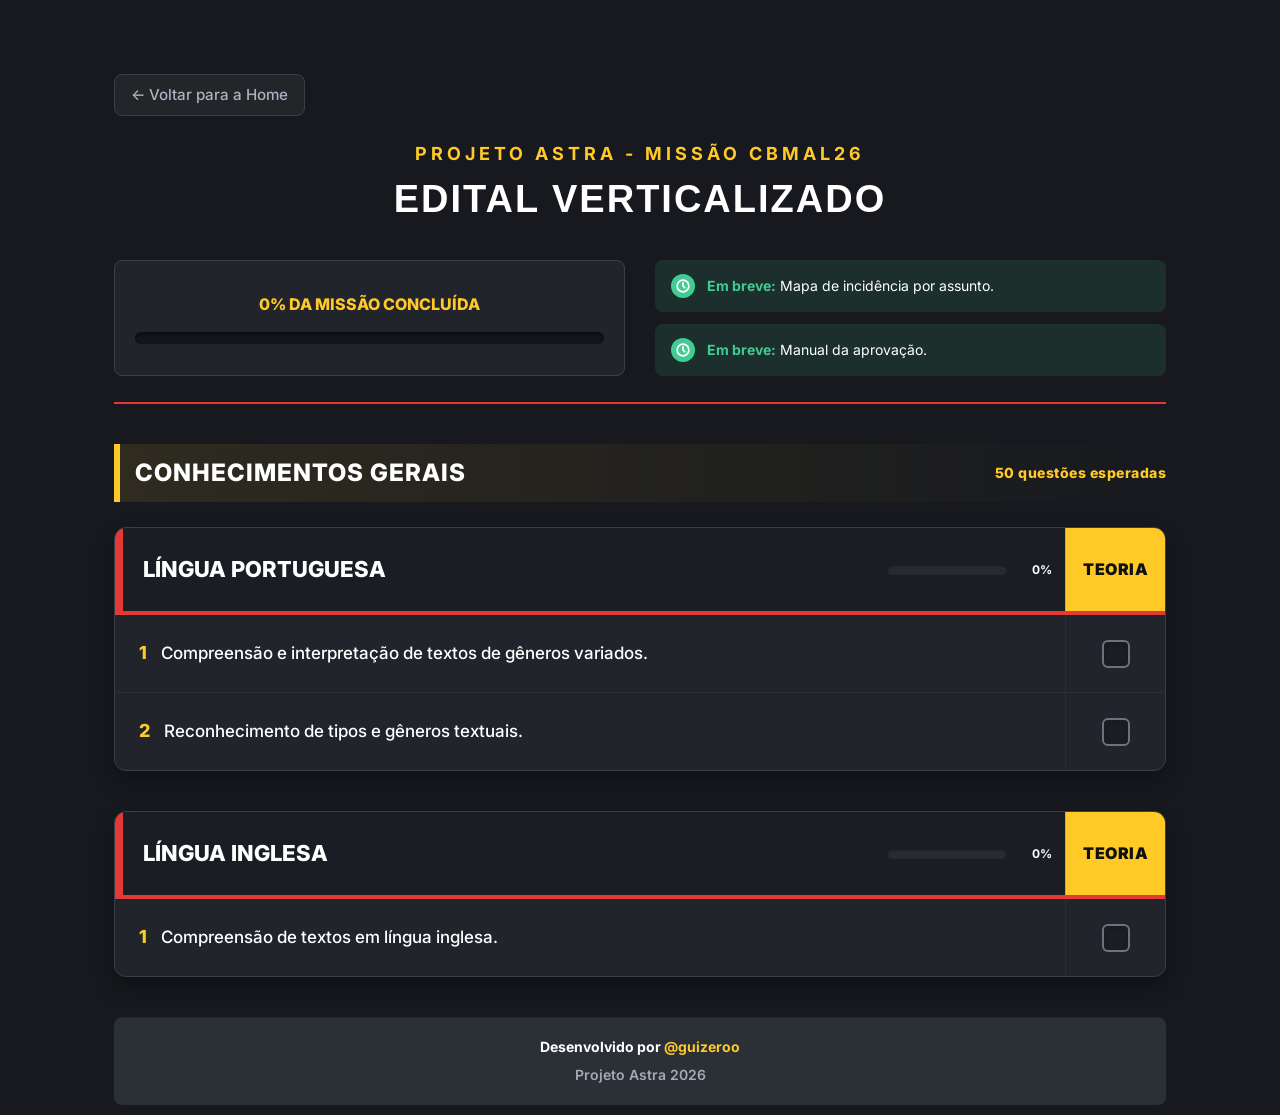
==== commit f36d2aaf: "fix: corrige erros e desacopla css e js da rota cbmal" ====
--- a/editais/cbmal.html
+++ b/editais/cbmal.html
@@ -3,369 +3,21 @@
   <head>
     <meta charset="UTF-8" />
     <meta name="viewport" content="width=device-width, initial-scale=1.0" />
-    <title>Projeto Astra - @guizeroo/title>
+    <title>Projeto Astra - CBMAL 26</title>
     <link rel="icon" href="/.png" type="image/png">
-    <style>
-  /* --- ESTILO PERSONALIZADO PARA OS TÍTULOS --- */
-@import url('https://fonts.googleapis.com/css2?family=Montserrat:wght@800;900&display=swap');
-
-
-      :root {
-        --bg-body: #17191e;
-        --bg-card: #21252b;
-        --bg-header: #1a1d24;
-        --text-main: #abb2bf;
-        --text-light: #ffffff;
-        --accent-red: #e53935;
-        --accent-yellow: #ffca28;
-        --border-color: #383e4a;
-        --hover-bg: #282c34;
-      }
-
-      *,
-      *::before,
-      *::after {
-        box-sizing: border-box;
-      }
-
-      body {
-        background-color: var(--bg-body);
-        color: var(--text-main);
-        font-family: 'Segoe UI', Roboto, Helvetica, Arial, sans-serif;
-        margin: 0;
-        padding: 50px 20px 10px 20px;
-        font-size: 16px;
-      }
-
-      .container {
-        max-width: 1100px;
-        margin: 0 auto;
-        /* padding inferior normal (footer não é mais fixo) */
-        padding-bottom: 0px;
-      }
-
-      .header-section {
-        margin-bottom: 14px; /* espaço entre header e disciplinas */
-        padding-bottom: 16px; /*  padding interno */
-        text-align: center;
-        border-bottom: 2px solid var(--accent-red);
-      }
-
-      .main-title {
-        color: var(--text-light);
-        font-size: 38px;
-        margin: 0 0 10px 0;
-        font-weight: 800;
-        text-transform: uppercase;
-        letter-spacing: 2px;
-      }
-
-      .sub-title {
-        color: var(--accent-yellow);
-        font-size: 18px;
-        margin: 0;
-        font-weight: 700;
-        text-transform: uppercase;
-        letter-spacing: 4px;
-      }
-
-      .section-divider {
-        display: flex;
-        align-items: center;
-        justify-content: space-between;
-        color: var(--text-light);
-        font-size: 24px;
-        margin: 40px 0 25px 0;
-        padding-left: 15px;
-        border-left: 6px solid var(--accent-yellow);
-        text-transform: uppercase;
-        letter-spacing: 1px;
-        font-weight: 800;
-        background: linear-gradient(
-          90deg,
-          rgba(255, 202, 40, 0.1) 0%,
-          rgba(255, 202, 40, 0) 100%
-        );
-        padding-top: 10px;
-        padding-bottom: 10px;
-      }
-      .section-divider .section-subtitle {
-        font-size: 14px;
-        color: var(--accent-yellow);
-        font-weight: 800;
-        text-transform: none;
-        letter-spacing: 0.5px;
-        margin-left: 12px;
-      }
-
-      .subject-card {
-        background-color: var(--bg-card);
-        border-radius: 12px;
-        margin-bottom: 40px;
-        box-shadow: 0 10px 20px rgba(0, 0, 0, 0.3);
-        overflow: hidden;
-        border: 1px solid var(--border-color);
-      }
-
-      .subject-header-grid {
-        display: grid;
-        grid-template-columns: 1fr 160px 100px;
-        background-color: var(--bg-header);
-        border-bottom: 4px solid var(--accent-red);
-        cursor: pointer;
-        user-select: none;
-      }
-
-      .subject-header-grid.collapsed .track-head {
-        display: none;
-      }
-
-      .subject-progress {
-        display: flex;
-        align-items: center;
-        gap: 10px;
-        padding: 0 12px;
-        justify-self: end;
-      }
-      .subject-progress-bar {
-        width: 120px;
-        height: 10px;
-        background: rgba(255, 255, 255, 0.06);
-        border-radius: 8px;
-        overflow: hidden;
-        box-shadow: inset 0 1px 2px rgba(0, 0, 0, 0.4);
-      }
-      .subject-progress-fill {
-        height: 100%;
-        width: 0%;
-        background: var(--accent-red);
-        transition: width 0.35s ease;
-      }
-      .subject-progress-text {
-        color: var(--text-light);
-        font-weight: 700;
-        font-size: 12px;
-        min-width: 36px;
-        text-align: right;
-        letter-spacing: 0.6px;
-      }
-
-      .track-head {
-        background-color: var(--accent-yellow);
-        color: #111;
-        display: flex;
-        align-items: center;
-        justify-content: center;
-        font-size: 16px;
-        font-weight: 900;
-        text-transform: uppercase;
-        border-left: 1px solid rgba(0, 0, 0, 0.15);
-        padding: 15px 10px;
-        text-align: center;
-        letter-spacing: 0.5px;
-      }
-
-      .topic-row {
-        display: grid;
-        grid-template-columns: 1fr 100px;
-        border-bottom: 1px solid rgba(255, 255, 255, 0.05);
-        transition: background-color 0.2s ease;
-      }
-
-      .topic-row.closed {
-        display: none;
-      }
-
-      .topic-row:last-child {
-        border-bottom: none;
-      }
-
-      .topic-row:hover {
-        background-color: var(--hover-bg);
-      }
-
-      .topic-name {
-        padding: 24px;
-        font-size: 17px;
-        line-height: 1.6;
-        color: var(--text-light);
-        font-weight: 500;
-      }
-
-      .topic-number {
-        color: var(--accent-yellow);
-        font-weight: 800;
-        margin-right: 10px;
-        font-size: 18px;
-      }
-
-      .topic-row.sub-topic .topic-name {
-        padding-left: 55px;
-        font-size: 15px;
-        color: #9ba3b2;
-      }
-      .topic-row.sub-topic .topic-number {
-        font-size: 15px;
-      }
-
-      .topic-row.sub-sub-topic .topic-name {
-        padding-left: 85px;
-        font-size: 14px;
-        color: #7b8392;
-      }
-      .topic-row.sub-sub-topic .topic-number {
-        font-size: 14px;
-      }
-
-      .checkbox-cell {
-        display: flex;
-        align-items: center;
-        justify-content: center;
-        border-left: 1px solid rgba(255, 255, 255, 0.05);
-        padding: 15px;
-      }
-
-      .custom-checkbox {
-        appearance: none;
-        -webkit-appearance: none;
-        width: 28px;
-        height: 28px;
-        border: 2px solid #6b7280;
-        border-radius: 6px;
-        cursor: pointer;
-        background-color: rgba(0, 0, 0, 0.2);
-        display: flex;
-        align-items: center;
-        justify-content: center;
-        transition: all 0.2s cubic-bezier(0.4, 0, 0.2, 1);
-        box-shadow: inset 0 2px 4px rgba(0, 0, 0, 0.1);
-      }
-
-      .topic-row.sub-topic .custom-checkbox {
-        width: 24px;
-        height: 24px;
-      }
-      .topic-row.sub-sub-topic .custom-checkbox {
-        width: 20px;
-        height: 20px;
-      }
-
-      .custom-checkbox:hover {
-        border-color: var(--accent-yellow);
-        transform: scale(1.05);
-      }
-
-      .custom-checkbox:checked {
-        background-color: var(--accent-red);
-        border-color: var(--accent-red);
-        box-shadow: 0 0 10px rgba(229, 57, 53, 0.3);
-      }
-
-      .custom-checkbox:checked::after {
-        content: '';
-        width: 7px;
-        height: 14px;
-        border: solid white;
-        border-width: 0 3px 3px 0;
-        transform: rotate(45deg);
-        margin-bottom: 4px;
-      }
-
-      .topic-row.sub-topic .custom-checkbox:checked::after {
-        width: 6px;
-        height: 11px;
-        margin-bottom: 2px;
-      }
-      .topic-row.sub-sub-topic .custom-checkbox:checked::after {
-        width: 5px;
-        height: 9px;
-        margin-bottom: 2px;
-        border-width: 0 2px 2px 0;
-      }
-
-      @media (max-width: 600px) {
-        .subject-header-grid,
-        .topic-row {
-          grid-template-columns: 1fr 100px;
-        }
-        .main-title {
-          font-size: 28px;
-        }
-        .topic-name {
-          padding: 15px;
-        }
-        .topic-row.sub-topic .topic-name {
-          padding-left: 30px;
-        }
-        .topic-row.sub-sub-topic .topic-name {
-          padding-left: 45px;
-        }
-        .subject-header-grid {
-          grid-template-columns: 1fr 100px 80px;
-        }
-      }
-
-      .subject-title {
-        padding: 24px 20px;
-        font-size: 22px;
-        font-weight: 800;
-        color: var(--text-light);
-        border-left: 8px solid var(--accent-red);
-        display: flex;
-        align-items: center;
-        text-transform: uppercase;
-      }
-
-      .site-footer {
-        /* footer estático no final do documento (não fixo) */
-        display: flex;
-        flex-direction: column;
-        align-items: center;
-        justify-content: center;
-        gap: 6px;
-        padding: 18px 20px;
-        margin-top: 28px;
-        border-top: 1px solid rgba(0, 0, 0, 0.12);
-        color: var(--text-main);
-        font-size: 14px;
-        background-color: #2b2f36;
-        border-radius: 8px;
-        width: 100%;
-      }
-      .site-footer .credit,
-      .site-footer .project {
-        text-align: center;
-        display: block;
-        width: 100%;
-        margin: 0;
-      }
-      .site-footer .credit {
-        color: var(--text-light);
-        font-weight: 700;
-      }
-      .site-footer .project {
-        color: var(--text-main);
-        opacity: 0.95;
-        font-weight: 600;
-      }
-      .author {
-        color: var(--accent-yellow);
-        text-decoration: none;
-      }
-      .author:hover {
-        text-decoration: underline;
-      }
-
-    </style>
+    
+    <link rel="stylesheet" href="../css/style.css">
   </head>
   <body>
     <div class="container">
+      
+      <a href="../index.html" class="btn-back">← Voltar para a Home</a>
+
       <div class="header-section">
         <h2 class="sub-title">Projeto Astra - Missão CBMAL26</h2>
         <h1 class="main-title">Edital Verticalizado</h1>
         
         <div style="display: grid; grid-template-columns: repeat(auto-fit, minmax(300px, 1fr)); gap: 30px; margin: 30px 0 10px 0; text-align: left;">
-            
             <div style="background-color: var(--bg-card); border-radius: 8px; padding: 25px 20px; border: 1px solid var(--border-color); display: flex; flex-direction: column; justify-content: center;">
                 <div style="font-weight: 800; color: var(--accent-yellow); margin-bottom: 15px; font-size: 16px; text-transform: uppercase; text-align: center;" id="progress-text">0% DO EDITAL CONCLUÍDO</div>
                 <div style="width: 100%; background-color: rgba(0, 0, 0, 0.4); border-radius: 10px; height: 12px; overflow: hidden; box-shadow: inset 0 2px 4px rgba(0,0,0,0.5);">
@@ -374,7 +26,6 @@
             </div>
 
             <div style="display: flex; flex-direction: column; justify-content: center; gap: 12px;">
-                
                 <div style="display: flex; align-items: center; background-color: rgba(66, 204, 147, 0.12); padding: 14px 16px; border-radius: 8px; gap: 12px;">
                     <div style="width: 24px; height: 24px; background-color: #42cc93; border-radius: 50%; display: flex; align-items: center; justify-content: center; flex-shrink: 0;">
                         <svg width="14" height="14" viewBox="0 0 24 24" fill="none" stroke="#ffffff" stroke-width="3" stroke-linecap="round" stroke-linejoin="round"><circle cx="12" cy="12" r="10"></circle><polyline points="12 6 12 12 15 15"></polyline></svg>
@@ -392,9 +43,7 @@
                         <strong style="color: #42cc93;">Em breve:</strong> Manual da aprovação.
                     </div>
                 </div>
-
             </div>
-
         </div>
       </div>
 
@@ -410,8 +59,7 @@
         </div>
         <div class="topic-row">
           <div class="topic-name">
-            <span class="topic-number">1</span> Compreensão e interpretação de
-            textos de gêneros variados.
+            <span class="topic-number">1</span> Compreensão e interpretação de textos de gêneros variados.
           </div>
           <div class="checkbox-cell">
             <input type="checkbox" class="custom-checkbox" id="port-1" />
@@ -419,172 +67,14 @@
         </div>
         <div class="topic-row">
           <div class="topic-name">
-            <span class="topic-number">2</span> Reconhecimento de tipos e
-            gêneros textuais.
+            <span class="topic-number">2</span> Reconhecimento de tipos e gêneros textuais.
           </div>
           <div class="checkbox-cell">
             <input type="checkbox" class="custom-checkbox" id="port-2" />
           </div>
         </div>
-        <div class="topic-row">
-          <div class="topic-name">
-            <span class="topic-number">3</span> Domínio da ortografia oficial.
-          </div>
-          <div class="checkbox-cell">
-            <input type="checkbox" class="custom-checkbox" id="port-3" />
-          </div>
-        </div>
-        <div class="topic-row">
-          <div class="topic-name">
-            <span class="topic-number">4</span> Domínio dos mecanismos de coesão
-            textual.
-          </div>
-          <div class="checkbox-cell">
-            <input type="checkbox" class="custom-checkbox" id="port-4" />
-          </div>
-        </div>
-        <div class="topic-row sub-topic">
-          <div class="topic-name">
-            <span class="topic-number">4.1</span> Emprego de elementos de
-            referenciação, substituição e repetição, de conectores e de outros
-            elementos de sequenciação textual.
-          </div>
-          <div class="checkbox-cell">
-            <input type="checkbox" class="custom-checkbox" id="port-4-1" />
-          </div>
-        </div>
-        <div class="topic-row sub-topic">
-          <div class="topic-name">
-            <span class="topic-number">4.2</span> Emprego de tempos e modos
-            verbais.
-          </div>
-          <div class="checkbox-cell">
-            <input type="checkbox" class="custom-checkbox" id="port-4-2" />
-          </div>
-        </div>
-        <div class="topic-row">
-          <div class="topic-name">
-            <span class="topic-number">5</span> Domínio da estrutura
-            morfossintática do período.
-          </div>
-          <div class="checkbox-cell">
-            <input type="checkbox" class="custom-checkbox" id="port-5" />
-          </div>
-        </div>
-        <div class="topic-row sub-topic">
-          <div class="topic-name">
-            <span class="topic-number">5.1</span> Emprego das classes de
-            palavras.
-          </div>
-          <div class="checkbox-cell">
-            <input type="checkbox" class="custom-checkbox" id="port-5-1" />
-          </div>
-        </div>
-        <div class="topic-row sub-topic">
-          <div class="topic-name">
-            <span class="topic-number">5.2</span> Relações de coordenação entre
-            orações e entre termos da oração.
-          </div>
-          <div class="checkbox-cell">
-            <input type="checkbox" class="custom-checkbox" id="port-5-2" />
-          </div>
-        </div>
-        <div class="topic-row sub-topic">
-          <div class="topic-name">
-            <span class="topic-number">5.3</span> Relações de subordinação entre
-            orações e entre termos da oração.
-          </div>
-          <div class="checkbox-cell">
-            <input type="checkbox" class="custom-checkbox" id="port-5-3" />
-          </div>
-        </div>
-        <div class="topic-row sub-topic">
-          <div class="topic-name">
-            <span class="topic-number">5.4</span> Emprego dos sinais de
-            pontuação.
-          </div>
-          <div class="checkbox-cell">
-            <input type="checkbox" class="custom-checkbox" id="port-5-4" />
-          </div>
-        </div>
-        <div class="topic-row sub-topic">
-          <div class="topic-name">
-            <span class="topic-number">5.5</span> Concordância verbal e nominal.
-          </div>
-          <div class="checkbox-cell">
-            <input type="checkbox" class="custom-checkbox" id="port-5-5" />
-          </div>
-        </div>
-        <div class="topic-row sub-topic">
-          <div class="topic-name">
-            <span class="topic-number">5.6</span> Regência verbal e nominal.
-          </div>
-          <div class="checkbox-cell">
-            <input type="checkbox" class="custom-checkbox" id="port-5-6" />
-          </div>
-        </div>
-        <div class="topic-row sub-topic">
-          <div class="topic-name">
-            <span class="topic-number">5.7</span> Emprego do sinal indicativo de
-            crase.
-          </div>
-          <div class="checkbox-cell">
-            <input type="checkbox" class="custom-checkbox" id="port-5-7" />
-          </div>
-        </div>
-        <div class="topic-row sub-topic">
-          <div class="topic-name">
-            <span class="topic-number">5.8</span> Colocação dos pronomes átonos.
-          </div>
-          <div class="checkbox-cell">
-            <input type="checkbox" class="custom-checkbox" id="port-5-8" />
-          </div>
-        </div>
-        <div class="topic-row">
-          <div class="topic-name">
-            <span class="topic-number">6</span> Reescrita de frases e parágrafos
-            do texto.
-          </div>
-          <div class="checkbox-cell">
-            <input type="checkbox" class="custom-checkbox" id="port-6" />
-          </div>
-        </div>
-        <div class="topic-row sub-topic">
-          <div class="topic-name">
-            <span class="topic-number">6.1</span> Significação das palavras.
-          </div>
-          <div class="checkbox-cell">
-            <input type="checkbox" class="custom-checkbox" id="port-6-1" />
-          </div>
-        </div>
-        <div class="topic-row sub-topic">
-          <div class="topic-name">
-            <span class="topic-number">6.2</span> Substituição de palavras ou de
-            trechos de texto.
-          </div>
-          <div class="checkbox-cell">
-            <input type="checkbox" class="custom-checkbox" id="port-6-2" />
-          </div>
-        </div>
-        <div class="topic-row sub-topic">
-          <div class="topic-name">
-            <span class="topic-number">6.3</span> Reorganização da estrutura de
-            orações e de períodos do texto.
-          </div>
-          <div class="checkbox-cell">
-            <input type="checkbox" class="custom-checkbox" id="port-6-3" />
-          </div>
-        </div>
-        <div class="topic-row sub-topic">
-          <div class="topic-name">
-            <span class="topic-number">6.4</span> Reescrita de textos de
-            diferentes gêneros e níveis de formalidade.
-          </div>
-          <div class="checkbox-cell">
-            <input type="checkbox" class="custom-checkbox" id="port-6-4" />
-          </div>
-        </div>
       </div>
+
       <div class="subject-card">
         <div class="subject-header-grid">
           <div class="subject-title">Língua Inglesa</div>
@@ -592,1844 +82,23 @@
         </div>
         <div class="topic-row">
           <div class="topic-name">
-            <span class="topic-number">1</span> Compreensão de textos em língua
-            inglesa.
+            <span class="topic-number">1</span> Compreensão de textos em língua inglesa.
           </div>
           <div class="checkbox-cell">
             <input type="checkbox" class="custom-checkbox" id="ing-1" />
           </div>
         </div>
-        <div class="topic-row">
-          <div class="topic-name">
-            <span class="topic-number">2</span> Itens gramaticais relevantes
-            para a compreensão dos conteúdos semânticos.
-          </div>
-          <div class="checkbox-cell">
-            <input type="checkbox" class="custom-checkbox" id="ing-2" />
-          </div>
-        </div>
-      </div>
-      <div class="subject-card">
-        <div class="subject-header-grid">
-          <div class="subject-title">Noções de Informática</div>
-          <div class="track-head">Teoria</div>
-        </div>
-        <div class="topic-row">
-          <div class="topic-name">
-            <span class="topic-number">1</span> Noções de sistema operacional
-            (ambientes Linux e Windows).
-          </div>
-          <div class="checkbox-cell">
-            <input type="checkbox" class="custom-checkbox" id="inf-1" />
-          </div>
-        </div>
-        <div class="topic-row">
-          <div class="topic-name">
-            <span class="topic-number">2</span> Edição de textos, planilhas e
-            apresentações (ambientes Microsoft Office e BrOffice).
-          </div>
-          <div class="checkbox-cell">
-            <input type="checkbox" class="custom-checkbox" id="inf-2" />
-          </div>
-        </div>
-        <div class="topic-row">
-          <div class="topic-name">
-            <span class="topic-number">3</span> Redes de computadores.
-          </div>
-          <div class="checkbox-cell">
-            <input type="checkbox" class="custom-checkbox" id="inf-3" />
-          </div>
-        </div>
-        <div class="topic-row sub-topic">
-          <div class="topic-name">
-            <span class="topic-number">3.1</span> Conceitos básicos,
-            ferramentas, aplicativos e procedimentos de Internet e intranet.
-          </div>
-          <div class="checkbox-cell">
-            <input type="checkbox" class="custom-checkbox" id="inf-3-1" />
-          </div>
-        </div>
-        <div class="topic-row sub-topic">
-          <div class="topic-name">
-            <span class="topic-number">3.2</span> Programas de navegação
-            (Microsoft Edge, Mozilla Firefox e Google Chrome).
-          </div>
-          <div class="checkbox-cell">
-            <input type="checkbox" class="custom-checkbox" id="inf-3-2" />
-          </div>
-        </div>
-        <div class="topic-row sub-topic">
-          <div class="topic-name">
-            <span class="topic-number">3.3</span> Programas de correio
-            eletrônico (Outlook Express e Mozilla Thunderbird).
-          </div>
-          <div class="checkbox-cell">
-            <input type="checkbox" class="custom-checkbox" id="inf-3-3" />
-          </div>
-        </div>
-        <div class="topic-row sub-topic">
-          <div class="topic-name">
-            <span class="topic-number">3.4</span> Sítios de busca e pesquisa na
-            Internet.
-          </div>
-          <div class="checkbox-cell">
-            <input type="checkbox" class="custom-checkbox" id="inf-3-4" />
-          </div>
-        </div>
-        <div class="topic-row sub-topic">
-          <div class="topic-name">
-            <span class="topic-number">3.5</span> Grupos de discussão.
-          </div>
-          <div class="checkbox-cell">
-            <input type="checkbox" class="custom-checkbox" id="inf-3-5" />
-          </div>
-        </div>
-        <div class="topic-row sub-topic">
-          <div class="topic-name">
-            <span class="topic-number">3.6</span> Redes sociais.
-          </div>
-          <div class="checkbox-cell">
-            <input type="checkbox" class="custom-checkbox" id="inf-3-6" />
-          </div>
-        </div>
-        <div class="topic-row sub-topic">
-          <div class="topic-name">
-            <span class="topic-number">3.7</span> Computação na nuvem (cloud
-            computing).
-          </div>
-          <div class="checkbox-cell">
-            <input type="checkbox" class="custom-checkbox" id="inf-3-7" />
-          </div>
-        </div>
-        <div class="topic-row">
-          <div class="topic-name">
-            <span class="topic-number">4</span> Conceitos de organização e de
-            gerenciamento de informações, arquivos, pastas e programas.
-          </div>
-          <div class="checkbox-cell">
-            <input type="checkbox" class="custom-checkbox" id="inf-4" />
-          </div>
-        </div>
-        <div class="topic-row">
-          <div class="topic-name">
-            <span class="topic-number">5</span> Segurança da informação.
-          </div>
-          <div class="checkbox-cell">
-            <input type="checkbox" class="custom-checkbox" id="inf-5" />
-          </div>
-        </div>
-        <div class="topic-row sub-topic">
-          <div class="topic-name">
-            <span class="topic-number">5.1</span> Procedimentos de segurança.
-          </div>
-          <div class="checkbox-cell">
-            <input type="checkbox" class="custom-checkbox" id="inf-5-1" />
-          </div>
-        </div>
-        <div class="topic-row sub-topic">
-          <div class="topic-name">
-            <span class="topic-number">5.2</span> Noções de vírus, worms e
-            pragas virtuais.
-          </div>
-          <div class="checkbox-cell">
-            <input type="checkbox" class="custom-checkbox" id="inf-5-2" />
-          </div>
-        </div>
-        <div class="topic-row sub-topic">
-          <div class="topic-name">
-            <span class="topic-number">5.3</span> Aplicativos para segurança
-            (antivírus, firewall, anti-spyware etc.).
-          </div>
-          <div class="checkbox-cell">
-            <input type="checkbox" class="custom-checkbox" id="inf-5-3" />
-          </div>
-        </div>
-        <div class="topic-row sub-topic">
-          <div class="topic-name">
-            <span class="topic-number">5.4</span> Procedimentos de backup.
-          </div>
-          <div class="checkbox-cell">
-            <input type="checkbox" class="custom-checkbox" id="inf-5-4" />
-          </div>
-        </div>
-        <div class="topic-row sub-topic">
-          <div class="topic-name">
-            <span class="topic-number">5.5</span> Armazenamento de dados na
-            nuvem (cloud storage).
-          </div>
-          <div class="checkbox-cell">
-            <input type="checkbox" class="custom-checkbox" id="inf-5-5" />
-          </div>
-        </div>
-      </div>
-      <div class="subject-card">
-        <div class="subject-header-grid">
-          <div class="subject-title">Matemática</div>
-          <div class="track-head">Teoria</div>
-        </div>
-        <div class="topic-row">
-          <div class="topic-name">
-            <span class="topic-number">1</span> Álgebra linear.
-          </div>
-          <div class="checkbox-cell">
-            <input type="checkbox" class="custom-checkbox" id="mat-1" />
-          </div>
-        </div>
-        <div class="topic-row sub-topic">
-          <div class="topic-name">
-            <span class="topic-number">1.1</span> Conjunto numérico: operações
-            com números inteiros, fracionários e decimais.
-          </div>
-          <div class="checkbox-cell">
-            <input type="checkbox" class="custom-checkbox" id="mat-1-1" />
-          </div>
-        </div>
-        <div class="topic-row">
-          <div class="topic-name">
-            <span class="topic-number">2</span> Proporções e divisão
-            proporcional.
-          </div>
-          <div class="checkbox-cell">
-            <input type="checkbox" class="custom-checkbox" id="mat-2" />
-          </div>
-        </div>
-        <div class="topic-row">
-          <div class="topic-name">
-            <span class="topic-number">3</span> Regras de três simples e
-            composta.
-          </div>
-          <div class="checkbox-cell">
-            <input type="checkbox" class="custom-checkbox" id="mat-3" />
-          </div>
-        </div>
-        <div class="topic-row">
-          <div class="topic-name">
-            <span class="topic-number">4</span> Porcentagem.
-          </div>
-          <div class="checkbox-cell">
-            <input type="checkbox" class="custom-checkbox" id="mat-4" />
-          </div>
-        </div>
-        <div class="topic-row">
-          <div class="topic-name">
-            <span class="topic-number">5</span> Juros simples e compostos;
-            capitalização e descontos.
-          </div>
-          <div class="checkbox-cell">
-            <input type="checkbox" class="custom-checkbox" id="mat-5" />
-          </div>
-        </div>
-        <div class="topic-row">
-          <div class="topic-name">
-            <span class="topic-number">6</span> Taxas de juros: nominal,
-            efetiva, equivalente, proporcional, real e aparente.
-          </div>
-          <div class="checkbox-cell">
-            <input type="checkbox" class="custom-checkbox" id="mat-6" />
-          </div>
-        </div>
-      </div>
-      <div class="subject-card">
-        <div class="subject-header-grid">
-          <div class="subject-title">Raciocínio Lógico e Analítico</div>
-          <div class="track-head">Teoria</div>
-        </div>
-        <div class="topic-row">
-          <div class="topic-name">
-            <span class="topic-number">1</span> Lógica sentencial (ou
-            proposicional).
-          </div>
-          <div class="checkbox-cell">
-            <input type="checkbox" class="custom-checkbox" id="rla-1" />
-          </div>
-        </div>
-        <div class="topic-row sub-topic">
-          <div class="topic-name">
-            <span class="topic-number">1.1</span> Proposições simples e
-            compostas.
-          </div>
-          <div class="checkbox-cell">
-            <input type="checkbox" class="custom-checkbox" id="rla-1-1" />
-          </div>
-        </div>
-        <div class="topic-row sub-topic">
-          <div class="topic-name">
-            <span class="topic-number">1.2</span> Tabelas verdade.
-          </div>
-          <div class="checkbox-cell">
-            <input type="checkbox" class="custom-checkbox" id="rla-1-2" />
-          </div>
-        </div>
-        <div class="topic-row sub-topic">
-          <div class="topic-name">
-            <span class="topic-number">1.3</span> Equivalências.
-          </div>
-          <div class="checkbox-cell">
-            <input type="checkbox" class="custom-checkbox" id="rla-1-3" />
-          </div>
-        </div>
-        <div class="topic-row">
-          <div class="topic-name">
-            <span class="topic-number">2</span> Estrutura lógica de relações
-            arbitrárias entre pessoas, lugares, objetos ou eventos fictícios;
-            dedução de novas informações das relações fornecidas e avaliação das
-            condições usadas para estabelecer a estrutura daquelas relações.
-          </div>
-          <div class="checkbox-cell">
-            <input type="checkbox" class="custom-checkbox" id="rla-2" />
-          </div>
-        </div>
-        <div class="topic-row">
-          <div class="topic-name">
-            <span class="topic-number">3</span> Compreensão e análise da lógica
-            de uma situação, utilizando as funções intelectuais: raciocínio
-            verbal, raciocínio matemático, raciocínio sequencial, reconhecimento
-            de padrões, orientação espacial e temporal, formação de conceitos,
-            discriminação de elementos; compreensão de dados apresentados em
-            gráficos e tabelas.
-          </div>
-          <div class="checkbox-cell">
-            <input type="checkbox" class="custom-checkbox" id="rla-3" />
-          </div>
-        </div>
-        <div class="topic-row">
-          <div class="topic-name">
-            <span class="topic-number">4</span> Problemas de lógica e
-            raciocínio.
-          </div>
-          <div class="checkbox-cell">
-            <input type="checkbox" class="custom-checkbox" id="rla-4" />
-          </div>
-        </div>
-        <div class="topic-row sub-topic">
-          <div class="topic-name">
-            <span class="topic-number">4.1</span> Problemas de contagem e noções
-            de probabilidade.
-          </div>
-          <div class="checkbox-cell">
-            <input type="checkbox" class="custom-checkbox" id="rla-4-1" />
-          </div>
-        </div>
-        <div class="topic-row">
-          <div class="topic-name">
-            <span class="topic-number">5</span> Falácias.
-          </div>
-          <div class="checkbox-cell">
-            <input type="checkbox" class="custom-checkbox" id="rla-5" />
-          </div>
-        </div>
-        <div class="topic-row">
-          <div class="topic-name">
-            <span class="topic-number">6</span> Noções de estatística: média,
-            moda, mediana e desvio-padrão.
-          </div>
-          <div class="checkbox-cell">
-            <input type="checkbox" class="custom-checkbox" id="rla-6" />
-          </div>
-        </div>
-      </div>
-      <div class="subject-card">
-        <div class="subject-header-grid">
-          <div class="subject-title">Legislação Pertinente ao CBMAL</div>
-          <div class="track-head">Teoria</div>
-        </div>
-        <div class="topic-row">
-          <div class="topic-name">
-            <span class="topic-number">1</span> Lei Estadual nº 5.346/1992
-            (Estatuto dos Policiais Militares do Estado de Alagoas) e suas
-            alterações.
-          </div>
-          <div class="checkbox-cell">
-            <input type="checkbox" class="custom-checkbox" id="leg-1" />
-          </div>
-        </div>
-        <div class="topic-row">
-          <div class="topic-name">
-            <span class="topic-number">2</span> Decreto estadual nº 37.042/1996
-            (Regulamento Disciplinar da Polícia Militar de Alagoas).
-          </div>
-          <div class="checkbox-cell">
-            <input type="checkbox" class="custom-checkbox" id="leg-2" />
-          </div>
-        </div>
-        <div class="topic-row">
-          <div class="topic-name">
-            <span class="topic-number">3</span> Lei Estadual nº 6.514/2004 e nº
-            6.544/2004 e suas alterações.
-          </div>
-          <div class="checkbox-cell">
-            <input type="checkbox" class="custom-checkbox" id="leg-3" />
-          </div>
-        </div>
-        <div class="topic-row">
-          <div class="topic-name">
-            <span class="topic-number">4</span> Lei Federal nº 14.751/2023.
-          </div>
-          <div class="checkbox-cell">
-            <input type="checkbox" class="custom-checkbox" id="leg-4" />
-          </div>
-        </div>
-      </div>
-      <div class="subject-card">
-        <div class="subject-header-grid">
-          <div class="subject-title">Cidadania e Direitos Humanos</div>
-          <div class="track-head">Teoria</div>
-        </div>
-        <div class="topic-row">
-          <div class="topic-name">
-            <span class="topic-number">1</span> Ética e moral.
-          </div>
-          <div class="checkbox-cell">
-            <input type="checkbox" class="custom-checkbox" id="cdh-1" />
-          </div>
-        </div>
-        <div class="topic-row">
-          <div class="topic-name">
-            <span class="topic-number">2</span> Ética, princípios e valores.
-          </div>
-          <div class="checkbox-cell">
-            <input type="checkbox" class="custom-checkbox" id="cdh-2" />
-          </div>
-        </div>
-        <div class="topic-row">
-          <div class="topic-name">
-            <span class="topic-number">3</span> Ética e democracia: exercício da
-            cidadania.
-          </div>
-          <div class="checkbox-cell">
-            <input type="checkbox" class="custom-checkbox" id="cdh-3" />
-          </div>
-        </div>
-        <div class="topic-row">
-          <div class="topic-name">
-            <span class="topic-number">4</span> Ética e função pública.
-          </div>
-          <div class="checkbox-cell">
-            <input type="checkbox" class="custom-checkbox" id="cdh-4" />
-          </div>
-        </div>
-        <div class="topic-row">
-          <div class="topic-name">
-            <span class="topic-number">5</span> Ética no setor público.
-          </div>
-          <div class="checkbox-cell">
-            <input type="checkbox" class="custom-checkbox" id="cdh-5" />
-          </div>
-        </div>
-        <div class="topic-row">
-          <div class="topic-name">
-            <span class="topic-number">6</span> Teoria geral dos direitos
-            humanos.
-          </div>
-          <div class="checkbox-cell">
-            <input type="checkbox" class="custom-checkbox" id="cdh-6" />
-          </div>
-        </div>
-        <div class="topic-row sub-topic">
-          <div class="topic-name">
-            <span class="topic-number">6.1</span> Conceito, terminologia,
-            estrutura normativa, fundamentação.
-          </div>
-          <div class="checkbox-cell">
-            <input type="checkbox" class="custom-checkbox" id="cdh-6-1" />
-          </div>
-        </div>
-        <div class="topic-row">
-          <div class="topic-name">
-            <span class="topic-number">7</span> Afirmação histórica dos direitos
-            humanos.
-          </div>
-          <div class="checkbox-cell">
-            <input type="checkbox" class="custom-checkbox" id="cdh-7" />
-          </div>
-        </div>
-        <div class="topic-row">
-          <div class="topic-name">
-            <span class="topic-number">8</span> Direitos humanos e
-            responsabilidade do Estado.
-          </div>
-          <div class="checkbox-cell">
-            <input type="checkbox" class="custom-checkbox" id="cdh-8" />
-          </div>
-        </div>
       </div>
 
-      <div class="section-divider">
-        <span class="section-title">Conhecimentos Específicos</span>
-        <span class="section-subtitle">70 questões esperadas</span>
-      </div>
-
-      <div class="subject-card">
-        <div class="subject-header-grid">
-          <div class="subject-title">Física</div>
-          <div class="track-head">Teoria</div>
-        </div>
-        <div class="topic-row">
-          <div class="topic-name">
-            <span class="topic-number">1</span> Vetores.
-          </div>
-          <div class="checkbox-cell">
-            <input type="checkbox" class="custom-checkbox" id="fis-1" />
-          </div>
-        </div>
-        <div class="topic-row sub-topic">
-          <div class="topic-name">
-            <span class="topic-number">1.1</span> Sistema de forças.
-          </div>
-          <div class="checkbox-cell">
-            <input type="checkbox" class="custom-checkbox" id="fis-1-1" />
-          </div>
-        </div>
-        <div class="topic-row sub-topic">
-          <div class="topic-name">
-            <span class="topic-number">1.2</span> Composição de forças: forças
-            de mesma direção e sentido, forças de mesma direção e sentidos
-            diferentes.
-          </div>
-          <div class="checkbox-cell">
-            <input type="checkbox" class="custom-checkbox" id="fis-1-2" />
-          </div>
-        </div>
-        <div class="topic-row sub-topic">
-          <div class="topic-name">
-            <span class="topic-number">1.3</span> Duas forças concorrentes.
-          </div>
-          <div class="checkbox-cell">
-            <input type="checkbox" class="custom-checkbox" id="fis-1-3" />
-          </div>
-        </div>
-        <div class="topic-row sub-topic">
-          <div class="topic-name">
-            <span class="topic-number">1.4</span> Representação gráfica.
-          </div>
-          <div class="checkbox-cell">
-            <input type="checkbox" class="custom-checkbox" id="fis-1-4" />
-          </div>
-        </div>
-        <div class="topic-row sub-topic">
-          <div class="topic-name">
-            <span class="topic-number">1.5</span> Binário.
-          </div>
-          <div class="checkbox-cell">
-            <input type="checkbox" class="custom-checkbox" id="fis-1-5" />
-          </div>
-        </div>
-        <div class="topic-row">
-          <div class="topic-name">
-            <span class="topic-number">2</span> Mecânica.
-          </div>
-          <div class="checkbox-cell">
-            <input type="checkbox" class="custom-checkbox" id="fis-2" />
-          </div>
-        </div>
-        <div class="topic-row sub-topic">
-          <div class="topic-name">
-            <span class="topic-number">2.1</span> Noções de Movimento.
-          </div>
-          <div class="checkbox-cell">
-            <input type="checkbox" class="custom-checkbox" id="fis-2-1" />
-          </div>
-        </div>
-        <div class="topic-row sub-topic">
-          <div class="topic-name">
-            <span class="topic-number">2.2</span> Movimento retilíneo:
-            velocidade, movimento uniformemente variado, aceleração.
-          </div>
-          <div class="checkbox-cell">
-            <input type="checkbox" class="custom-checkbox" id="fis-2-2" />
-          </div>
-        </div>
-        <div class="topic-row sub-topic">
-          <div class="topic-name">
-            <span class="topic-number">2.3</span> Movimento em duas dimensões:
-            movimento de projéteis e movimento circular uniforme.
-          </div>
-          <div class="checkbox-cell">
-            <input type="checkbox" class="custom-checkbox" id="fis-2-3" />
-          </div>
-        </div>
-        <div class="topic-row sub-topic">
-          <div class="topic-name">
-            <span class="topic-number">2.4</span> Leis de Newton.
-          </div>
-          <div class="checkbox-cell">
-            <input type="checkbox" class="custom-checkbox" id="fis-2-4" />
-          </div>
-        </div>
-        <div class="topic-row sub-topic">
-          <div class="topic-name">
-            <span class="topic-number">2.5</span> Leis da Gravitação Universal.
-          </div>
-          <div class="checkbox-cell">
-            <input type="checkbox" class="custom-checkbox" id="fis-2-5" />
-          </div>
-        </div>
-        <div class="topic-row sub-topic">
-          <div class="topic-name">
-            <span class="topic-number">2.6</span> Leis de Kepler.
-          </div>
-          <div class="checkbox-cell">
-            <input type="checkbox" class="custom-checkbox" id="fis-2-6" />
-          </div>
-        </div>
-        <div class="topic-row sub-topic">
-          <div class="topic-name">
-            <span class="topic-number">2.7</span> Rotação da terra.
-          </div>
-          <div class="checkbox-cell">
-            <input type="checkbox" class="custom-checkbox" id="fis-2-7" />
-          </div>
-        </div>
-        <div class="topic-row sub-topic">
-          <div class="topic-name">
-            <span class="topic-number">2.8</span> Trabalho, potência,
-            rendimento, energia: mecânica, cinética, energia potencial e energia
-            mecânica.
-          </div>
-          <div class="checkbox-cell">
-            <input type="checkbox" class="custom-checkbox" id="fis-2-8" />
-          </div>
-        </div>
-        <div class="topic-row sub-topic">
-          <div class="topic-name">
-            <span class="topic-number">2.9</span> Conservação de energia
-            mecânica.
-          </div>
-          <div class="checkbox-cell">
-            <input type="checkbox" class="custom-checkbox" id="fis-2-9" />
-          </div>
-        </div>
-        <div class="topic-row">
-          <div class="topic-name">
-            <span class="topic-number">3</span> Densidade e pressão.
-          </div>
-          <div class="checkbox-cell">
-            <input type="checkbox" class="custom-checkbox" id="fis-3" />
-          </div>
-        </div>
-        <div class="topic-row sub-topic">
-          <div class="topic-name">
-            <span class="topic-number">3.1</span> Principio de Pascal, Lei de
-            Stevin, Princípio de Arquimedes.
-          </div>
-          <div class="checkbox-cell">
-            <input type="checkbox" class="custom-checkbox" id="fis-3-1" />
-          </div>
-        </div>
-        <div class="topic-row">
-          <div class="topic-name">
-            <span class="topic-number">4</span> Termodinâmica.
-          </div>
-          <div class="checkbox-cell">
-            <input type="checkbox" class="custom-checkbox" id="fis-4" />
-          </div>
-        </div>
-        <div class="topic-row sub-topic">
-          <div class="topic-name">
-            <span class="topic-number">4.1</span> Temperatura e equilíbrio
-            térmico.
-          </div>
-          <div class="checkbox-cell">
-            <input type="checkbox" class="custom-checkbox" id="fis-4-1" />
-          </div>
-        </div>
-        <div class="topic-row sub-topic">
-          <div class="topic-name">
-            <span class="topic-number">4.2</span> Energia térmica e calor; calor
-            sensível e calor latente.
-          </div>
-          <div class="checkbox-cell">
-            <input type="checkbox" class="custom-checkbox" id="fis-4-2" />
-          </div>
-        </div>
-        <div class="topic-row sub-topic">
-          <div class="topic-name">
-            <span class="topic-number">4.3</span> Trocas de calor.
-          </div>
-          <div class="checkbox-cell">
-            <input type="checkbox" class="custom-checkbox" id="fis-4-3" />
-          </div>
-        </div>
-        <div class="topic-row sub-topic">
-          <div class="topic-name">
-            <span class="topic-number">4.4</span> Dilatação térmica dos sólidos.
-          </div>
-          <div class="checkbox-cell">
-            <input type="checkbox" class="custom-checkbox" id="fis-4-4" />
-          </div>
-        </div>
-        <div class="topic-row sub-topic">
-          <div class="topic-name">
-            <span class="topic-number">4.5</span> Dilatação anômala da água.
-          </div>
-          <div class="checkbox-cell">
-            <input type="checkbox" class="custom-checkbox" id="fis-4-5" />
-          </div>
-        </div>
-        <div class="topic-row sub-topic">
-          <div class="topic-name">
-            <span class="topic-number">4.6</span> Processos de propagação do
-            calor.
-          </div>
-          <div class="checkbox-cell">
-            <input type="checkbox" class="custom-checkbox" id="fis-4-6" />
-          </div>
-        </div>
-        <div class="topic-row">
-          <div class="topic-name">
-            <span class="topic-number">5</span> Óptica geométrica.
-          </div>
-          <div class="checkbox-cell">
-            <input type="checkbox" class="custom-checkbox" id="fis-5" />
-          </div>
-        </div>
-        <div class="topic-row sub-topic">
-          <div class="topic-name">
-            <span class="topic-number">5.1</span> Mecanismos físicos da visão e
-            defeitos visuais.
-          </div>
-          <div class="checkbox-cell">
-            <input type="checkbox" class="custom-checkbox" id="fis-5-1" />
-          </div>
-        </div>
-        <div class="topic-row">
-          <div class="topic-name"><span class="topic-number">6</span> Som.</div>
-          <div class="checkbox-cell">
-            <input type="checkbox" class="custom-checkbox" id="fis-6" />
-          </div>
-        </div>
-        <div class="topic-row sub-topic">
-          <div class="topic-name">
-            <span class="topic-number">6.1</span> Qualidades fisiológicas do
-            som.
-          </div>
-          <div class="checkbox-cell">
-            <input type="checkbox" class="custom-checkbox" id="fis-6-1" />
-          </div>
-        </div>
-        <div class="topic-row sub-topic">
-          <div class="topic-name">
-            <span class="topic-number">6.2</span> Natureza e propagação do som.
-          </div>
-          <div class="checkbox-cell">
-            <input type="checkbox" class="custom-checkbox" id="fis-6-2" />
-          </div>
-        </div>
-        <div class="topic-row">
-          <div class="topic-name">
-            <span class="topic-number">7</span> Eletricidade e Magnetismo.
-          </div>
-          <div class="checkbox-cell">
-            <input type="checkbox" class="custom-checkbox" id="fis-7" />
-          </div>
-        </div>
-        <div class="topic-row sub-topic">
-          <div class="topic-name">
-            <span class="topic-number">7.1</span> Lei de Coulomb.
-          </div>
-          <div class="checkbox-cell">
-            <input type="checkbox" class="custom-checkbox" id="fis-7-1" />
-          </div>
-        </div>
-        <div class="topic-row sub-topic">
-          <div class="topic-name">
-            <span class="topic-number">7.2</span> Corrente elétrica.
-          </div>
-          <div class="checkbox-cell">
-            <input type="checkbox" class="custom-checkbox" id="fis-7-2" />
-          </div>
-        </div>
-        <div class="topic-row sub-topic">
-          <div class="topic-name">
-            <span class="topic-number">7.3</span> Circuitos elétricos.
-          </div>
-          <div class="checkbox-cell">
-            <input type="checkbox" class="custom-checkbox" id="fis-7-3" />
-          </div>
-        </div>
-        <div class="topic-row sub-topic">
-          <div class="topic-name">
-            <span class="topic-number">7.4</span> Efeito Joule.
-          </div>
-          <div class="checkbox-cell">
-            <input type="checkbox" class="custom-checkbox" id="fis-7-4" />
-          </div>
-        </div>
-        <div class="topic-row sub-topic">
-          <div class="topic-name">
-            <span class="topic-number">7.5</span> Efeitos fisiológicos das
-            correntes elétricas.
-          </div>
-          <div class="checkbox-cell">
-            <input type="checkbox" class="custom-checkbox" id="fis-7-5" />
-          </div>
-        </div>
-        <div class="topic-row sub-topic">
-          <div class="topic-name">
-            <span class="topic-number">7.6</span> Campo magnético.
-          </div>
-          <div class="checkbox-cell">
-            <input type="checkbox" class="custom-checkbox" id="fis-7-6" />
-          </div>
-        </div>
-        <div class="topic-row sub-topic">
-          <div class="topic-name">
-            <span class="topic-number">7.7</span> Imãs.
-          </div>
-          <div class="checkbox-cell">
-            <input type="checkbox" class="custom-checkbox" id="fis-7-7" />
-          </div>
-        </div>
-        <div class="topic-row">
-          <div class="topic-name">
-            <span class="topic-number">8</span> Aplicações.
-          </div>
-          <div class="checkbox-cell">
-            <input type="checkbox" class="custom-checkbox" id="fis-8" />
-          </div>
-        </div>
-        <div class="topic-row sub-topic">
-          <div class="topic-name">
-            <span class="topic-number">8.1</span> Efeito fotoelétrico.
-          </div>
-          <div class="checkbox-cell">
-            <input type="checkbox" class="custom-checkbox" id="fis-8-1" />
-          </div>
-        </div>
-        <div class="topic-row sub-topic">
-          <div class="topic-name">
-            <span class="topic-number">8.2</span> Efeito estufa.
-          </div>
-          <div class="checkbox-cell">
-            <input type="checkbox" class="custom-checkbox" id="fis-8-2" />
-          </div>
-        </div>
-        <div class="topic-row sub-topic">
-          <div class="topic-name">
-            <span class="topic-number">8.3</span> Brisas litorâneas.
-          </div>
-          <div class="checkbox-cell">
-            <input type="checkbox" class="custom-checkbox" id="fis-8-3" />
-          </div>
-        </div>
-        <div class="topic-row sub-topic">
-          <div class="topic-name">
-            <span class="topic-number">8.4</span> Relâmpagos e trovões.
-          </div>
-          <div class="checkbox-cell">
-            <input type="checkbox" class="custom-checkbox" id="fis-8-4" />
-          </div>
-        </div>
-        <div class="topic-row">
-          <div class="topic-name">
-            <span class="topic-number">9</span> Princípios básicos da emissão de
-            radioatividade, radiações ionizantes e decaimento radioativo.
-          </div>
-          <div class="checkbox-cell">
-            <input type="checkbox" class="custom-checkbox" id="fis-9" />
-          </div>
-        </div>
-      </div>
-      <div class="subject-card">
-        <div class="subject-header-grid">
-          <div class="subject-title">Química</div>
-          <div class="track-head">Teoria</div>
-        </div>
-        <div class="topic-row">
-          <div class="topic-name">
-            <span class="topic-number">I</span> ESTRUTURA DO ÁTOMO:
-          </div>
-          <div class="checkbox-cell">
-            <input type="checkbox" class="custom-checkbox" id="qui-i" />
-          </div>
-        </div>
-        <div class="topic-row">
-          <div class="topic-name">
-            <span class="topic-number">1</span> Estrutura atômica.
-          </div>
-          <div class="checkbox-cell">
-            <input type="checkbox" class="custom-checkbox" id="qui-1" />
-          </div>
-        </div>
-        <div class="topic-row sub-topic">
-          <div class="topic-name">
-            <span class="topic-number">1.1</span> Partícula fundamentais do
-            átomo.
-          </div>
-          <div class="checkbox-cell">
-            <input type="checkbox" class="custom-checkbox" id="qui-1-1" />
-          </div>
-        </div>
-        <div class="topic-row sub-topic">
-          <div class="topic-name">
-            <span class="topic-number">1.2</span> Número atômico e massa
-            atômica.
-          </div>
-          <div class="checkbox-cell">
-            <input type="checkbox" class="custom-checkbox" id="qui-1-2" />
-          </div>
-        </div>
-        <div class="topic-row sub-topic">
-          <div class="topic-name">
-            <span class="topic-number">1.3</span> Massa molecular.
-          </div>
-          <div class="checkbox-cell">
-            <input type="checkbox" class="custom-checkbox" id="qui-1-3" />
-          </div>
-        </div>
-        <div class="topic-row sub-topic">
-          <div class="topic-name">
-            <span class="topic-number">1.4</span> Número de Avogadro, mol, massa
-            molecular, volume molecular.
-          </div>
-          <div class="checkbox-cell">
-            <input type="checkbox" class="custom-checkbox" id="qui-1-4" />
-          </div>
-        </div>
-        <div class="topic-row">
-          <div class="topic-name">
-            <span class="topic-number">II</span> CLASSIFICAÇÃO PERIÓDICA DOS
-            ELEMENTOS QUÍMICOS:
-          </div>
-          <div class="checkbox-cell">
-            <input type="checkbox" class="custom-checkbox" id="qui-ii" />
-          </div>
-        </div>
-        <div class="topic-row">
-          <div class="topic-name">
-            <span class="topic-number">1</span> Elemento químico.
-          </div>
-          <div class="checkbox-cell">
-            <input type="checkbox" class="custom-checkbox" id="qui-1" />
-          </div>
-        </div>
-        <div class="topic-row sub-topic">
-          <div class="topic-name">
-            <span class="topic-number">1.1</span> Configuração eletrônica.
-          </div>
-          <div class="checkbox-cell">
-            <input type="checkbox" class="custom-checkbox" id="qui-1-1" />
-          </div>
-        </div>
-        <div class="topic-row sub-topic">
-          <div class="topic-name">
-            <span class="topic-number">1.2</span> Tabela periódica atual e sua
-            estrutura.
-          </div>
-          <div class="checkbox-cell">
-            <input type="checkbox" class="custom-checkbox" id="qui-1-2" />
-          </div>
-        </div>
-        <div class="topic-row sub-topic">
-          <div class="topic-name">
-            <span class="topic-number">1.3</span> Lei periódica.
-          </div>
-          <div class="checkbox-cell">
-            <input type="checkbox" class="custom-checkbox" id="qui-1-3" />
-          </div>
-        </div>
-        <div class="topic-row sub-topic">
-          <div class="topic-name">
-            <span class="topic-number">1.4</span> Principais subgrupos de
-            elementos químicos.
-          </div>
-          <div class="checkbox-cell">
-            <input type="checkbox" class="custom-checkbox" id="qui-1-4" />
-          </div>
-        </div>
-        <div class="topic-row">
-          <div class="topic-name">
-            <span class="topic-number">III</span> LIGAÇÃO QUÍMICA:
-          </div>
-          <div class="checkbox-cell">
-            <input type="checkbox" class="custom-checkbox" id="qui-iii" />
-          </div>
-        </div>
-        <div class="topic-row">
-          <div class="topic-name">
-            <span class="topic-number">1</span> Ligação iônica.
-          </div>
-          <div class="checkbox-cell">
-            <input type="checkbox" class="custom-checkbox" id="qui-1" />
-          </div>
-        </div>
-        <div class="topic-row">
-          <div class="topic-name">
-            <span class="topic-number">2</span> Ligação covalente.
-          </div>
-          <div class="checkbox-cell">
-            <input type="checkbox" class="custom-checkbox" id="qui-2" />
-          </div>
-        </div>
-        <div class="topic-row">
-          <div class="topic-name">
-            <span class="topic-number">3</span> Fórmula eletrônica (estrutural
-            de Lewis), iônica, molecular e estrutural das substâncias.
-          </div>
-          <div class="checkbox-cell">
-            <input type="checkbox" class="custom-checkbox" id="qui-3" />
-          </div>
-        </div>
-        <div class="topic-row">
-          <div class="topic-name">
-            <span class="topic-number">4</span> Número de oxidação.
-          </div>
-          <div class="checkbox-cell">
-            <input type="checkbox" class="custom-checkbox" id="qui-4" />
-          </div>
-        </div>
-        <div class="topic-row">
-          <div class="topic-name">
-            <span class="topic-number">IV</span> FUNÇÕES DE QUÍMICA INORGÂNICA:
-          </div>
-          <div class="checkbox-cell">
-            <input type="checkbox" class="custom-checkbox" id="qui-iv" />
-          </div>
-        </div>
-        <div class="topic-row">
-          <div class="topic-name">
-            <span class="topic-number">1</span> Reações de neutralização, dupla
-            troca, simples troca, redução, oxidação.
-          </div>
-          <div class="checkbox-cell">
-            <input type="checkbox" class="custom-checkbox" id="qui-1" />
-          </div>
-        </div>
-        <div class="topic-row">
-          <div class="topic-name">
-            <span class="topic-number">2</span> Ácidos, bases, sais, óxidos,
-            conceitos, classificação, nomenclatura e propriedades gerais.
-          </div>
-          <div class="checkbox-cell">
-            <input type="checkbox" class="custom-checkbox" id="qui-2" />
-          </div>
-        </div>
-        <div class="topic-row">
-          <div class="topic-name">
-            <span class="topic-number">V</span> REAÇÃO QUÍMICA:
-          </div>
-          <div class="checkbox-cell">
-            <input type="checkbox" class="custom-checkbox" id="qui-v" />
-          </div>
-        </div>
-        <div class="topic-row">
-          <div class="topic-name">
-            <span class="topic-number">1</span> Conceito de reação, equação
-            química, reagente e produto.
-          </div>
-          <div class="checkbox-cell">
-            <input type="checkbox" class="custom-checkbox" id="qui-1" />
-          </div>
-        </div>
-        <div class="topic-row">
-          <div class="topic-name">
-            <span class="topic-number">2</span> Balanceamento de equação
-            química.
-          </div>
-          <div class="checkbox-cell">
-            <input type="checkbox" class="custom-checkbox" id="qui-2" />
-          </div>
-        </div>
-        <div class="topic-row">
-          <div class="topic-name">
-            <span class="topic-number">3</span> Soluções, concentração das
-            soluções (grama/litro e mol/litro).
-          </div>
-          <div class="checkbox-cell">
-            <input type="checkbox" class="custom-checkbox" id="qui-3" />
-          </div>
-        </div>
-        <div class="topic-row">
-          <div class="topic-name">
-            <span class="topic-number">VI</span> QUÍMICA DO CARBONO:
-          </div>
-          <div class="checkbox-cell">
-            <input type="checkbox" class="custom-checkbox" id="qui-vi" />
-          </div>
-        </div>
-        <div class="topic-row">
-          <div class="topic-name">
-            <span class="topic-number">1</span> Introdução a química orgânica.
-          </div>
-          <div class="checkbox-cell">
-            <input type="checkbox" class="custom-checkbox" id="qui-1" />
-          </div>
-        </div>
-        <div class="topic-row sub-topic">
-          <div class="topic-name">
-            <span class="topic-number">1.1</span> Propriedades do átomo do
-            carbono.
-          </div>
-          <div class="checkbox-cell">
-            <input type="checkbox" class="custom-checkbox" id="qui-1-1" />
-          </div>
-        </div>
-        <div class="topic-row sub-topic">
-          <div class="topic-name">
-            <span class="topic-number">1.2</span> Estrutura de compostos
-            orgânicos, cadeias carbônicas.
-          </div>
-          <div class="checkbox-cell">
-            <input type="checkbox" class="custom-checkbox" id="qui-1-2" />
-          </div>
-        </div>
-        <div class="topic-row sub-topic">
-          <div class="topic-name">
-            <span class="topic-number">1.3</span> Classificação do átomo de
-            carbono na cadeia carbônica.
-          </div>
-          <div class="checkbox-cell">
-            <input type="checkbox" class="custom-checkbox" id="qui-1-3" />
-          </div>
-        </div>
-        <div class="topic-row sub-topic">
-          <div class="topic-name">
-            <span class="topic-number">1.4</span> Classificação de cadeia
-            carbônica.
-          </div>
-          <div class="checkbox-cell">
-            <input type="checkbox" class="custom-checkbox" id="qui-1-4" />
-          </div>
-        </div>
-        <div class="topic-row">
-          <div class="topic-name">
-            <span class="topic-number">2</span> Funções orgânicas.
-          </div>
-          <div class="checkbox-cell">
-            <input type="checkbox" class="custom-checkbox" id="qui-2" />
-          </div>
-        </div>
-        <div class="topic-row sub-topic">
-          <div class="topic-name">
-            <span class="topic-number">2.1</span> Notação, nomenclatura e
-            propriedades físicas e químicas de hidrocarboneto, álcool, éter,
-            fenol, cetonas, aldeídos, ácido carboxílicos, amina e amida
-            (contendo de 1 a 8 carbonos).
-          </div>
-          <div class="checkbox-cell">
-            <input type="checkbox" class="custom-checkbox" id="qui-2-1" />
-          </div>
-        </div>
-        <div class="topic-row">
-          <div class="topic-name">
-            <span class="topic-number">3</span> Reações orgânicas.
-          </div>
-          <div class="checkbox-cell">
-            <input type="checkbox" class="custom-checkbox" id="qui-3" />
-          </div>
-        </div>
-        <div class="topic-row sub-topic">
-          <div class="topic-name">
-            <span class="topic-number">3.1</span> Reatividade dos compostos
-            orgânicos.
-          </div>
-          <div class="checkbox-cell">
-            <input type="checkbox" class="custom-checkbox" id="qui-3-1" />
-          </div>
-        </div>
-        <div class="topic-row sub-topic">
-          <div class="topic-name">
-            <span class="topic-number">3.2</span> Reações de redução, oxidação e
-            combustão.
-          </div>
-          <div class="checkbox-cell">
-            <input type="checkbox" class="custom-checkbox" id="qui-3-2" />
-          </div>
-        </div>
-        <div class="topic-row">
-          <div class="topic-name">
-            <span class="topic-number">4</span> Identificação e nomenclatura
-            IUPAC das funções orgânicas.
-          </div>
-          <div class="checkbox-cell">
-            <input type="checkbox" class="custom-checkbox" id="qui-4" />
-          </div>
-        </div>
-      </div>
-      <div class="subject-card">
-        <div class="subject-header-grid">
-          <div class="subject-title">Biologia</div>
-          <div class="track-head">Teoria</div>
-        </div>
-        <div class="topic-row">
-          <div class="topic-name">
-            <span class="topic-number">1</span> Seres vivos: classificação dos
-            seres vivos.
-          </div>
-          <div class="checkbox-cell">
-            <input type="checkbox" class="custom-checkbox" id="bio-1" />
-          </div>
-        </div>
-        <div class="topic-row">
-          <div class="topic-name">
-            <span class="topic-number">2</span> Célula.
-          </div>
-          <div class="checkbox-cell">
-            <input type="checkbox" class="custom-checkbox" id="bio-2" />
-          </div>
-        </div>
-        <div class="topic-row sub-topic">
-          <div class="topic-name">
-            <span class="topic-number">2.1</span> Célula procariota e eucariota.
-          </div>
-          <div class="checkbox-cell">
-            <input type="checkbox" class="custom-checkbox" id="bio-2-1" />
-          </div>
-        </div>
-        <div class="topic-row sub-topic">
-          <div class="topic-name">
-            <span class="topic-number">2.2</span> Componentes morfológicos das
-            células.
-          </div>
-          <div class="checkbox-cell">
-            <input type="checkbox" class="custom-checkbox" id="bio-2-2" />
-          </div>
-        </div>
-        <div class="topic-row sub-topic">
-          <div class="topic-name">
-            <span class="topic-number">2.3</span> Funções das estruturas
-            celulares.
-          </div>
-          <div class="checkbox-cell">
-            <input type="checkbox" class="custom-checkbox" id="bio-2-3" />
-          </div>
-        </div>
-        <div class="topic-row">
-          <div class="topic-name">
-            <span class="topic-number">3</span> Anatomia e fisiologia humanas.
-          </div>
-          <div class="checkbox-cell">
-            <input type="checkbox" class="custom-checkbox" id="bio-3" />
-          </div>
-        </div>
-        <div class="topic-row sub-topic">
-          <div class="topic-name">
-            <span class="topic-number">3.1</span> Fisiologia.
-          </div>
-          <div class="checkbox-cell">
-            <input type="checkbox" class="custom-checkbox" id="bio-3-1" />
-          </div>
-        </div>
-        <div class="topic-row sub-topic">
-          <div class="topic-name">
-            <span class="topic-number">3.2</span> Posição anatômica.
-          </div>
-          <div class="checkbox-cell">
-            <input type="checkbox" class="custom-checkbox" id="bio-3-2" />
-          </div>
-        </div>
-        <div class="topic-row sub-topic">
-          <div class="topic-name">
-            <span class="topic-number">3.3</span> Divisões do corpo humano.
-          </div>
-          <div class="checkbox-cell">
-            <input type="checkbox" class="custom-checkbox" id="bio-3-3" />
-          </div>
-        </div>
-        <div class="topic-row sub-topic">
-          <div class="topic-name">
-            <span class="topic-number">3.4</span> Quadrantes abdominais
-            (órgãos).
-          </div>
-          <div class="checkbox-cell">
-            <input type="checkbox" class="custom-checkbox" id="bio-3-4" />
-          </div>
-        </div>
-        <div class="topic-row sub-topic">
-          <div class="topic-name">
-            <span class="topic-number">3.5</span> Sistema tegumentar: pele,
-            pêlos, unhas.
-          </div>
-          <div class="checkbox-cell">
-            <input type="checkbox" class="custom-checkbox" id="bio-3-5" />
-          </div>
-        </div>
-        <div class="topic-row sub-topic">
-          <div class="topic-name">
-            <span class="topic-number">3.6</span> Sistema muscular.
-          </div>
-          <div class="checkbox-cell">
-            <input type="checkbox" class="custom-checkbox" id="bio-3-6" />
-          </div>
-        </div>
-        <div class="topic-row sub-topic">
-          <div class="topic-name">
-            <span class="topic-number">3.7</span> Sistema esquelético: funções,
-            divisão anatômica do esqueleto, ossos, crânio, coluna vertebral,
-            articulações.
-          </div>
-          <div class="checkbox-cell">
-            <input type="checkbox" class="custom-checkbox" id="bio-3-7" />
-          </div>
-        </div>
-        <div class="topic-row sub-topic">
-          <div class="topic-name">
-            <span class="topic-number">3.8</span> Sistema respiratório: função,
-            respiração, órgãos componentes, mecanismo da respiração.
-          </div>
-          <div class="checkbox-cell">
-            <input type="checkbox" class="custom-checkbox" id="bio-3-8" />
-          </div>
-        </div>
-        <div class="topic-row sub-topic">
-          <div class="topic-name">
-            <span class="topic-number">3.9</span> Sistema cardiovascular:
-            principais funções, sangue, coração, movimentos cardíacos, pulso,
-            vasos sanguíneos, circulação sanguínea.
-          </div>
-          <div class="checkbox-cell">
-            <input type="checkbox" class="custom-checkbox" id="bio-3-9" />
-          </div>
-        </div>
-        <div class="topic-row sub-topic">
-          <div class="topic-name">
-            <span class="topic-number">3.10</span> Sistema geniturinário:
-            sistema urinário, sistema genital masculino, sistema genital
-            feminino.
-          </div>
-          <div class="checkbox-cell">
-            <input type="checkbox" class="custom-checkbox" id="bio-3-10" />
-          </div>
-        </div>
-        <div class="topic-row sub-topic">
-          <div class="topic-name">
-            <span class="topic-number">3.11</span> Sistema digestório.
-          </div>
-          <div class="checkbox-cell">
-            <input type="checkbox" class="custom-checkbox" id="bio-3-11" />
-          </div>
-        </div>
-        <div class="topic-row sub-topic">
-          <div class="topic-name">
-            <span class="topic-number">3.12</span> Sistema nervoso: função,
-            divisão, meninges, sistema nervoso central, sistema nervoso
-            periférico, sistema nervoso visceral, sistema nervoso somático.
-          </div>
-          <div class="checkbox-cell">
-            <input type="checkbox" class="custom-checkbox" id="bio-3-12" />
-          </div>
-        </div>
-        <div class="topic-row">
-          <div class="topic-name">
-            <span class="topic-number">4</span> Tecidos animais: características
-            estruturais e funcionais.
-          </div>
-          <div class="checkbox-cell">
-            <input type="checkbox" class="custom-checkbox" id="bio-4" />
-          </div>
-        </div>
-        <div class="topic-row">
-          <div class="topic-name">
-            <span class="topic-number">5</span> Evolução dos seres vivos.
-          </div>
-          <div class="checkbox-cell">
-            <input type="checkbox" class="custom-checkbox" id="bio-5" />
-          </div>
-        </div>
-        <div class="topic-row">
-          <div class="topic-name">
-            <span class="topic-number">6</span> Reino vegetal.
-          </div>
-          <div class="checkbox-cell">
-            <input type="checkbox" class="custom-checkbox" id="bio-6" />
-          </div>
-        </div>
-        <div class="topic-row sub-topic">
-          <div class="topic-name">
-            <span class="topic-number">6.1</span> Funções vitais das plantas.
-          </div>
-          <div class="checkbox-cell">
-            <input type="checkbox" class="custom-checkbox" id="bio-6-1" />
-          </div>
-        </div>
-        <div class="topic-row sub-topic">
-          <div class="topic-name">
-            <span class="topic-number">6.2</span> Briófitas, pteridófitas,
-            gimnospermas e angiospermas.
-          </div>
-          <div class="checkbox-cell">
-            <input type="checkbox" class="custom-checkbox" id="bio-6-2" />
-          </div>
-        </div>
-        <div class="topic-row">
-          <div class="topic-name">
-            <span class="topic-number">7</span> Reino Animal.
-          </div>
-          <div class="checkbox-cell">
-            <input type="checkbox" class="custom-checkbox" id="bio-7" />
-          </div>
-        </div>
-        <div class="topic-row sub-topic">
-          <div class="topic-name">
-            <span class="topic-number">7.1</span> Características gerais,
-            reprodução, nutrição, locomoção e coordenação.
-          </div>
-          <div class="checkbox-cell">
-            <input type="checkbox" class="custom-checkbox" id="bio-7-1" />
-          </div>
-        </div>
-        <div class="topic-row sub-topic">
-          <div class="topic-name">
-            <span class="topic-number">7.2</span> Poríferos.
-          </div>
-          <div class="checkbox-cell">
-            <input type="checkbox" class="custom-checkbox" id="bio-7-2" />
-          </div>
-        </div>
-        <div class="topic-row sub-topic">
-          <div class="topic-name">
-            <span class="topic-number">7.3</span> Cnidários.
-          </div>
-          <div class="checkbox-cell">
-            <input type="checkbox" class="custom-checkbox" id="bio-7-3" />
-          </div>
-        </div>
-        <div class="topic-row sub-topic">
-          <div class="topic-name">
-            <span class="topic-number">7.4</span> Artrópodes.
-          </div>
-          <div class="checkbox-cell">
-            <input type="checkbox" class="custom-checkbox" id="bio-7-4" />
-          </div>
-        </div>
-        <div class="topic-row sub-topic">
-          <div class="topic-name">
-            <span class="topic-number">7.5</span> Moluscos.
-          </div>
-          <div class="checkbox-cell">
-            <input type="checkbox" class="custom-checkbox" id="bio-7-5" />
-          </div>
-        </div>
-        <div class="topic-row sub-topic">
-          <div class="topic-name">
-            <span class="topic-number">7.6</span> Equinodermos.
-          </div>
-          <div class="checkbox-cell">
-            <input type="checkbox" class="custom-checkbox" id="bio-7-6" />
-          </div>
-        </div>
-        <div class="topic-row sub-topic">
-          <div class="topic-name">
-            <span class="topic-number">7.7</span> Nematelmintos.
-          </div>
-          <div class="checkbox-cell">
-            <input type="checkbox" class="custom-checkbox" id="bio-7-7" />
-          </div>
-        </div>
-        <div class="topic-row sub-topic">
-          <div class="topic-name">
-            <span class="topic-number">7.8</span> Platelmintos.
-          </div>
-          <div class="checkbox-cell">
-            <input type="checkbox" class="custom-checkbox" id="bio-7-8" />
-          </div>
-        </div>
-        <div class="topic-row sub-topic">
-          <div class="topic-name">
-            <span class="topic-number">7.9</span> Anelídeos.
-          </div>
-          <div class="checkbox-cell">
-            <input type="checkbox" class="custom-checkbox" id="bio-7-9" />
-          </div>
-        </div>
-        <div class="topic-row sub-topic">
-          <div class="topic-name">
-            <span class="topic-number">7.10</span> Cordados.
-          </div>
-          <div class="checkbox-cell">
-            <input type="checkbox" class="custom-checkbox" id="bio-7-10" />
-          </div>
-        </div>
-        <div class="topic-row">
-          <div class="topic-name">
-            <span class="topic-number">8</span> Saúde, higiene e saneamento
-            básico.
-          </div>
-          <div class="checkbox-cell">
-            <input type="checkbox" class="custom-checkbox" id="bio-8" />
-          </div>
-        </div>
-        <div class="topic-row sub-topic">
-          <div class="topic-name">
-            <span class="topic-number">8.1</span> Princípios básicos de saúde.
-          </div>
-          <div class="checkbox-cell">
-            <input type="checkbox" class="custom-checkbox" id="bio-8-1" />
-          </div>
-        </div>
-        <div class="topic-row sub-topic">
-          <div class="topic-name">
-            <span class="topic-number">8.2</span> Doenças adquiridas
-            transmissíveis: viroses, infecções bacterianas, protozoonoses,
-            verminoses (transmissão e profilaxia).
-          </div>
-          <div class="checkbox-cell">
-            <input type="checkbox" class="custom-checkbox" id="bio-8-2" />
-          </div>
-        </div>
-        <div class="topic-row sub-topic">
-          <div class="topic-name">
-            <span class="topic-number">8.3</span> Defesas do organismo:
-            imunidade passiva e imunidade ativa.
-          </div>
-          <div class="checkbox-cell">
-            <input type="checkbox" class="custom-checkbox" id="bio-8-3" />
-          </div>
-        </div>
-        <div class="topic-row">
-          <div class="topic-name">
-            <span class="topic-number">9</span> Ecologia.
-          </div>
-          <div class="checkbox-cell">
-            <input type="checkbox" class="custom-checkbox" id="bio-9" />
-          </div>
-        </div>
-        <div class="topic-row sub-topic">
-          <div class="topic-name">
-            <span class="topic-number">9.1</span> Relações tróficas entre os
-            seres vivos.
-          </div>
-          <div class="checkbox-cell">
-            <input type="checkbox" class="custom-checkbox" id="bio-9-1" />
-          </div>
-        </div>
-        <div class="topic-row sub-topic">
-          <div class="topic-name">
-            <span class="topic-number">9.2</span> Biomas.
-          </div>
-          <div class="checkbox-cell">
-            <input type="checkbox" class="custom-checkbox" id="bio-9-2" />
-          </div>
-        </div>
-        <div class="topic-row sub-topic">
-          <div class="topic-name">
-            <span class="topic-number">9.3</span> Ciclos biogeoquímicos.
-          </div>
-          <div class="checkbox-cell">
-            <input type="checkbox" class="custom-checkbox" id="bio-9-3" />
-          </div>
-        </div>
-        <div class="topic-row sub-topic">
-          <div class="topic-name">
-            <span class="topic-number">9.4</span> Conservação e preservação da
-            natureza, ação antrópica, poluição e biocidas, ecossistemas e
-            espécies ameaçadas de extinção (principalmente no Brasil).
-          </div>
-          <div class="checkbox-cell">
-            <input type="checkbox" class="custom-checkbox" id="bio-9-4" />
-          </div>
-        </div>
-      </div>
-      <div class="subject-card">
-        <div class="subject-header-grid">
-          <div class="subject-title">Mecânica Geral</div>
-          <div class="track-head">Teoria</div>
-        </div>
-        <div class="topic-row">
-          <div class="topic-name">
-            <span class="topic-number">1</span> Motor de combustão interna.
-          </div>
-          <div class="checkbox-cell">
-            <input type="checkbox" class="custom-checkbox" id="mec-1" />
-          </div>
-        </div>
-        <div class="topic-row sub-topic">
-          <div class="topic-name">
-            <span class="topic-number">1.1</span> Conceito.
-          </div>
-          <div class="checkbox-cell">
-            <input type="checkbox" class="custom-checkbox" id="mec-1-1" />
-          </div>
-        </div>
-        <div class="topic-row sub-topic">
-          <div class="topic-name">
-            <span class="topic-number">1.2</span> Ciclo de funcionamento (4
-            tempos).
-          </div>
-          <div class="checkbox-cell">
-            <input type="checkbox" class="custom-checkbox" id="mec-1-2" />
-          </div>
-        </div>
-        <div class="topic-row sub-topic">
-          <div class="topic-name">
-            <span class="topic-number">1.3</span> Tipos de motores.
-          </div>
-          <div class="checkbox-cell">
-            <input type="checkbox" class="custom-checkbox" id="mec-1-3" />
-          </div>
-        </div>
-        <div class="topic-row sub-sub-topic">
-          <div class="topic-name">
-            <span class="topic-number">1.3.1</span> Ciclo Otto.
-          </div>
-          <div class="checkbox-cell">
-            <input type="checkbox" class="custom-checkbox" id="mec-1-3-1" />
-          </div>
-        </div>
-        <div class="topic-row sub-sub-topic">
-          <div class="topic-name">
-            <span class="topic-number">1.3.2</span> Ciclo Diesel.
-          </div>
-          <div class="checkbox-cell">
-            <input type="checkbox" class="custom-checkbox" id="mec-1-3-2" />
-          </div>
-        </div>
-        <div class="topic-row">
-          <div class="topic-name">
-            <span class="topic-number">2</span> Sistema de transmissão.
-          </div>
-          <div class="checkbox-cell">
-            <input type="checkbox" class="custom-checkbox" id="mec-2" />
-          </div>
-        </div>
-        <div class="topic-row sub-topic">
-          <div class="topic-name">
-            <span class="topic-number">2.1</span> Função.
-          </div>
-          <div class="checkbox-cell">
-            <input type="checkbox" class="custom-checkbox" id="mec-2-1" />
-          </div>
-        </div>
-        <div class="topic-row sub-topic">
-          <div class="topic-name">
-            <span class="topic-number">2.2</span> Componentes.
-          </div>
-          <div class="checkbox-cell">
-            <input type="checkbox" class="custom-checkbox" id="mec-2-2" />
-          </div>
-        </div>
-        <div class="topic-row">
-          <div class="topic-name">
-            <span class="topic-number">3</span> Sistema de freios.
-          </div>
-          <div class="checkbox-cell">
-            <input type="checkbox" class="custom-checkbox" id="mec-3" />
-          </div>
-        </div>
-        <div class="topic-row sub-topic">
-          <div class="topic-name">
-            <span class="topic-number">3.1</span> Função.
-          </div>
-          <div class="checkbox-cell">
-            <input type="checkbox" class="custom-checkbox" id="mec-3-1" />
-          </div>
-        </div>
-        <div class="topic-row sub-topic">
-          <div class="topic-name">
-            <span class="topic-number">3.2</span> Tipos.
-          </div>
-          <div class="checkbox-cell">
-            <input type="checkbox" class="custom-checkbox" id="mec-3-2" />
-          </div>
-        </div>
-        <div class="topic-row sub-topic">
-          <div class="topic-name">
-            <span class="topic-number">3.3</span> Princípio físico.
-          </div>
-          <div class="checkbox-cell">
-            <input type="checkbox" class="custom-checkbox" id="mec-3-3" />
-          </div>
-        </div>
-        <div class="topic-row">
-          <div class="topic-name">
-            <span class="topic-number">4</span> Sistema de suspensão.
-          </div>
-          <div class="checkbox-cell">
-            <input type="checkbox" class="custom-checkbox" id="mec-4" />
-          </div>
-        </div>
-        <div class="topic-row sub-topic">
-          <div class="topic-name">
-            <span class="topic-number">4.1</span> Função.
-          </div>
-          <div class="checkbox-cell">
-            <input type="checkbox" class="custom-checkbox" id="mec-4-1" />
-          </div>
-        </div>
-        <div class="topic-row sub-topic">
-          <div class="topic-name">
-            <span class="topic-number">4.2</span> Componentes.
-          </div>
-          <div class="checkbox-cell">
-            <input type="checkbox" class="custom-checkbox" id="mec-4-2" />
-          </div>
-        </div>
-        <div class="topic-row">
-          <div class="topic-name">
-            <span class="topic-number">5</span> Sistema elétrico.
-          </div>
-          <div class="checkbox-cell">
-            <input type="checkbox" class="custom-checkbox" id="mec-5" />
-          </div>
-        </div>
-        <div class="topic-row sub-topic">
-          <div class="topic-name">
-            <span class="topic-number">5.1</span> Função.
-          </div>
-          <div class="checkbox-cell">
-            <input type="checkbox" class="custom-checkbox" id="mec-5-1" />
-          </div>
-        </div>
-        <div class="topic-row sub-topic">
-          <div class="topic-name">
-            <span class="topic-number">5.2</span> Componentes.
-          </div>
-          <div class="checkbox-cell">
-            <input type="checkbox" class="custom-checkbox" id="mec-5-2" />
-          </div>
-        </div>
-        <div class="topic-row">
-          <div class="topic-name">
-            <span class="topic-number">6</span> Sistema de arrefecimento.
-          </div>
-          <div class="checkbox-cell">
-            <input type="checkbox" class="custom-checkbox" id="mec-6" />
-          </div>
-        </div>
-        <div class="topic-row sub-topic">
-          <div class="topic-name">
-            <span class="topic-number">6.1</span> Função.
-          </div>
-          <div class="checkbox-cell">
-            <input type="checkbox" class="custom-checkbox" id="mec-6-1" />
-          </div>
-        </div>
-        <div class="topic-row sub-topic">
-          <div class="topic-name">
-            <span class="topic-number">6.2</span> Componentes.
-          </div>
-          <div class="checkbox-cell">
-            <input type="checkbox" class="custom-checkbox" id="mec-6-2" />
-          </div>
-        </div>
-        <div class="topic-row">
-          <div class="topic-name">
-            <span class="topic-number">7</span> Sistema de alimentação.
-          </div>
-          <div class="checkbox-cell">
-            <input type="checkbox" class="custom-checkbox" id="mec-7" />
-          </div>
-        </div>
-        <div class="topic-row sub-topic">
-          <div class="topic-name">
-            <span class="topic-number">7.1</span> Função.
-          </div>
-          <div class="checkbox-cell">
-            <input type="checkbox" class="custom-checkbox" id="mec-7-1" />
-          </div>
-        </div>
-        <div class="topic-row sub-topic">
-          <div class="topic-name">
-            <span class="topic-number">7.2</span> Componentes.
-          </div>
-          <div class="checkbox-cell">
-            <input type="checkbox" class="custom-checkbox" id="mec-7-2" />
-          </div>
-        </div>
-      </div>
-
-
-      <!-- RODAPÉ -->
       <footer class="site-footer" aria-label="Rodapé do site">
         <div class="credit">
           Desenvolvido por
-          <a
-            class="author"
-            href="https://www.instagram.com/guizeroo/"
-            target="_blank"
-            >@guizeroo</a
-          >
+          <a class="author" href="https://www.instagram.com/guizeroo/" target="_blank">@guizeroo</a>
         </div>
         <div class="project">Projeto Astra 2026</div>
       </footer>
     </div>
+
+    <script src="../js/app.js"></script>
   </body>
-
-      <script>
-      document.addEventListener('DOMContentLoaded', () => {
-        const checkboxes = document.querySelectorAll('.custom-checkbox')
-
-        checkboxes.forEach(checkbox => {
-          const savedState = localStorage.getItem('cbmal26_v4_' + checkbox.id)
-          if (savedState === 'true') {
-            checkbox.checked = true
-          }
-
-          checkbox.addEventListener('change', e => {
-            localStorage.setItem('cbmal26_v4_' + e.target.id, e.target.checked)
-            updateAllSubjectProgress()
-            updateProgress()
-          })
-        })
-
-        // Cria a UI de progresso para cada disciplina (se já não existir)
-        document.querySelectorAll('.subject-card').forEach(card => {
-          const header = card.querySelector('.subject-header-grid')
-          if (!header.querySelector('.subject-progress')) {
-            const wrap = document.createElement('div')
-            wrap.className = 'subject-progress'
-            wrap.innerHTML =
-              '<div class="subject-progress-bar"><div class="subject-progress-fill"></div></div><div class="subject-progress-text">0%</div>'
-            // insere antes da tag "track-head" para manter ordem: título | progresso | track
-            const track = header.querySelector('.track-head')
-            header.insertBefore(wrap, track)
-          }
-        })
-
-        updateAllSubjectProgress()
-        updateProgress()
-      })
-
-      // alterna linhas e classe collapsed no cabeçalho
-      const headers = document.querySelectorAll('.subject-header-grid')
-      headers.forEach(header => {
-        header.addEventListener('click', () => {
-          const topics = header.parentElement.querySelectorAll('.topic-row')
-          topics.forEach(topic => {
-            topic.classList.toggle('closed')
-          })
-          header.classList.toggle('collapsed')
-        })
-      })
-
-      // Função para atualizar a barra de progresso geral
-      function updateProgress() {
-        const allCheckboxes = document.querySelectorAll('.custom-checkbox')
-        const checkedBoxes = document.querySelectorAll(
-          '.custom-checkbox:checked'
-        )
-
-        if (allCheckboxes.length > 0) {
-          const percentage = Math.round(
-            (checkedBoxes.length / allCheckboxes.length) * 100
-          )
-          document.getElementById('progress-bar').style.width = percentage + '%'
-          document.getElementById('progress-text').innerText =
-            percentage + '% DA MISSÃO CONCLUÍDA'
-        }
-      }
-
-      // atualiza a barra de uma disciplina (card element)
-      function updateSubjectProgress(card) {
-        const checkboxes = card.querySelectorAll('.topic-row .custom-checkbox')
-        const checked = card.querySelectorAll(
-          '.topic-row .custom-checkbox:checked'
-        )
-        const percent = checkboxes.length
-          ? Math.round((checked.length / checkboxes.length) * 100)
-          : 0
-        const fill = card.querySelector('.subject-progress-fill')
-        const text = card.querySelector('.subject-progress-text')
-        if (fill) fill.style.width = percent + '%'
-        if (text) text.innerText = percent + '%'
-      }
-
-      // atualiza todas as barras de disciplinas
-      function updateAllSubjectProgress() {
-        document
-          .querySelectorAll('.subject-card')
-          .forEach(card => updateSubjectProgress(card))
-      }
-    </script>
-
-</html>
+</html>
--- a/css/style.css
+++ b/css/style.css
@@ -0,0 +1,421 @@
+/* Importando fonte moderna e limpa */
+@import url('https://fonts.googleapis.com/css2?family=Inter:wght@400;500;600;700&display=swap');
+
+:root {
+  --bg-color: #f8fafc;
+  --surface-color: #ffffff;
+  --primary-color: #3b82f6;
+  --primary-hover: #2563eb;
+  --text-dark: #0f172a;
+  --text-light: #64748b;
+  --border-color: #e2e8f0;
+  --radius-md: 8px;
+  --radius-lg: 12px;
+  --shadow-sm: 0 1px 3px rgba(0,0,0,0.1);
+}
+
+* {
+  margin: 0;
+  padding: 0;
+  box-sizing: border-box;
+}
+
+body {
+  font-family: 'Inter', sans-serif;
+  background-color: var(--bg-color);
+  color: var(--text-dark);
+  line-height: 1.6;
+  -webkit-font-smoothing: antialiased;
+}
+
+/* Layout Base */
+.container {
+  width: 100%;
+  max-width: 800px;
+  margin: 0 auto;
+  padding: 1.5rem;
+}
+
+header {
+  text-align: center;
+  margin-bottom: 2rem;
+}
+
+header h1 {
+  font-size: 1.5rem;
+  color: var(--primary-color);
+  font-weight: 700;
+}
+
+header p {
+  color: var(--text-light);
+  font-size: 0.9rem;
+}
+
+/* Componente de Cartão (Links da Home) */
+.card-grid {
+  display: flex;
+  flex-direction: column;
+  gap: 1rem;
+}
+
+.card {
+  display: block;
+  background-color: var(--surface-color);
+  border: 1px solid var(--border-color);
+  border-radius: var(--radius-lg);
+  padding: 1.5rem;
+  text-decoration: none;
+  color: inherit;
+  transition: all 0.2s ease;
+  box-shadow: var(--shadow-sm);
+}
+
+.card:hover {
+  border-color: var(--primary-color);
+  transform: translateY(-2px);
+}
+
+.card h2 {
+  font-size: 1.1rem;
+  margin-bottom: 0.5rem;
+}
+
+.card p {
+  color: var(--text-light);
+  font-size: 0.85rem;
+}
+
+/* Botão de Voltar para subpáginas */
+.btn-back {
+  display: inline-flex;
+  align-items: center;
+  text-decoration: none;
+  color: var(--text-light);
+  font-size: 0.9rem;
+  font-weight: 500;
+  margin-bottom: 1rem;
+  transition: color 0.2s;
+}
+
+.btn-back:hover {
+  color: var(--primary-color);
+}
+
+@import url('https://fonts.googleapis.com/css2?family=Montserrat:wght@800;900&display=swap');
+@import url('https://fonts.googleapis.com/css2?family=Inter:wght@400;500;600;700&display=swap');
+
+:root {
+  /* Variáveis do Edital */
+  --bg-body: #17191e;
+  --bg-card: #21252b;
+  --bg-header: #1a1d24;
+  --text-main: #abb2bf;
+  --text-light: #ffffff;
+  --accent-red: #e53935;
+  --accent-yellow: #ffca28;
+  --border-color: #383e4a;
+  --hover-bg: #282c34;
+  
+  /* Variáveis da Home e Globais */
+  --primary-color: #3b82f6;
+  --primary-hover: #2563eb;
+  --radius-md: 8px;
+  --radius-lg: 12px;
+}
+
+*, *::before, *::after {
+  box-sizing: border-box;
+}
+
+body {
+  background-color: var(--bg-body);
+  color: var(--text-main);
+  font-family: 'Inter', 'Segoe UI', Roboto, Helvetica, Arial, sans-serif;
+  margin: 0;
+  padding: 50px 20px 10px 20px;
+  font-size: 16px;
+  -webkit-font-smoothing: antialiased;
+}
+
+/* Botão de Voltar */
+.btn-back {
+  display: inline-flex;
+  align-items: center;
+  text-decoration: none;
+  color: var(--text-main);
+  font-size: 0.95rem;
+  font-weight: 500;
+  margin-bottom: 1.5rem;
+  padding: 8px 16px;
+  background-color: rgba(255, 255, 255, 0.05);
+  border-radius: var(--radius-md);
+  transition: all 0.2s ease;
+  border: 1px solid var(--border-color);
+}
+
+.btn-back:hover {
+  color: var(--text-light);
+  background-color: rgba(255, 255, 255, 0.1);
+  border-color: var(--text-light);
+}
+
+/* --- ESTILOS DO EDITAL --- */
+.container {
+  max-width: 1100px;
+  margin: 0 auto;
+  padding-bottom: 0px;
+}
+
+.header-section {
+  margin-bottom: 14px;
+  padding-bottom: 16px;
+  text-align: center;
+  border-bottom: 2px solid var(--accent-red);
+}
+
+.main-title {
+  color: var(--text-light);
+  font-size: 38px;
+  margin: 0 0 10px 0;
+  font-weight: 800;
+  font-family: 'Montserrat', sans-serif;
+  text-transform: uppercase;
+  letter-spacing: 2px;
+}
+
+.sub-title {
+  color: var(--accent-yellow);
+  font-size: 18px;
+  margin: 0;
+  font-weight: 700;
+  text-transform: uppercase;
+  letter-spacing: 4px;
+}
+
+.section-divider {
+  display: flex;
+  align-items: center;
+  justify-content: space-between;
+  color: var(--text-light);
+  font-size: 24px;
+  margin: 40px 0 25px 0;
+  padding-left: 15px;
+  border-left: 6px solid var(--accent-yellow);
+  text-transform: uppercase;
+  letter-spacing: 1px;
+  font-weight: 800;
+  background: linear-gradient(90deg, rgba(255, 202, 40, 0.1) 0%, rgba(255, 202, 40, 0) 100%);
+  padding-top: 10px;
+  padding-bottom: 10px;
+}
+
+.section-divider .section-subtitle {
+  font-size: 14px;
+  color: var(--accent-yellow);
+  font-weight: 800;
+  text-transform: none;
+  letter-spacing: 0.5px;
+  margin-left: 12px;
+}
+
+.subject-card {
+  background-color: var(--bg-card);
+  border-radius: 12px;
+  margin-bottom: 40px;
+  box-shadow: 0 10px 20px rgba(0, 0, 0, 0.3);
+  overflow: hidden;
+  border: 1px solid var(--border-color);
+}
+
+.subject-header-grid {
+  display: grid;
+  grid-template-columns: 1fr 160px 100px;
+  background-color: var(--bg-header);
+  border-bottom: 4px solid var(--accent-red);
+  cursor: pointer;
+  user-select: none;
+}
+
+.subject-title {
+  padding: 24px 20px;
+  font-size: 22px;
+  font-weight: 800;
+  color: var(--text-light);
+  border-left: 8px solid var(--accent-red);
+  display: flex;
+  align-items: center;
+  text-transform: uppercase;
+}
+
+.subject-header-grid.collapsed .track-head {
+  display: none;
+}
+
+.subject-progress {
+  display: flex;
+  align-items: center;
+  gap: 10px;
+  padding: 0 12px;
+  justify-self: end;
+}
+
+.subject-progress-bar {
+  width: 120px;
+  height: 10px;
+  background: rgba(255, 255, 255, 0.06);
+  border-radius: 8px;
+  overflow: hidden;
+  box-shadow: inset 0 1px 2px rgba(0, 0, 0, 0.4);
+}
+
+.subject-progress-fill {
+  height: 100%;
+  width: 0%;
+  background: var(--accent-red);
+  transition: width 0.35s ease;
+}
+
+.subject-progress-text {
+  color: var(--text-light);
+  font-weight: 700;
+  font-size: 12px;
+  min-width: 36px;
+  text-align: right;
+  letter-spacing: 0.6px;
+}
+
+.track-head {
+  background-color: var(--accent-yellow);
+  color: #111;
+  display: flex;
+  align-items: center;
+  justify-content: center;
+  font-size: 16px;
+  font-weight: 900;
+  text-transform: uppercase;
+  border-left: 1px solid rgba(0, 0, 0, 0.15);
+  padding: 15px 10px;
+  text-align: center;
+  letter-spacing: 0.5px;
+}
+
+.topic-row {
+  display: grid;
+  grid-template-columns: 1fr 100px;
+  border-bottom: 1px solid rgba(255, 255, 255, 0.05);
+  transition: background-color 0.2s ease;
+}
+
+.topic-row.closed {
+  display: none;
+}
+
+.topic-row:last-child {
+  border-bottom: none;
+}
+
+.topic-row:hover {
+  background-color: var(--hover-bg);
+}
+
+.topic-name {
+  padding: 24px;
+  font-size: 17px;
+  line-height: 1.6;
+  color: var(--text-light);
+  font-weight: 500;
+}
+
+.topic-number {
+  color: var(--accent-yellow);
+  font-weight: 800;
+  margin-right: 10px;
+  font-size: 18px;
+}
+
+.checkbox-cell {
+  display: flex;
+  align-items: center;
+  justify-content: center;
+  border-left: 1px solid rgba(255, 255, 255, 0.05);
+  padding: 15px;
+}
+
+.custom-checkbox {
+  appearance: none;
+  -webkit-appearance: none;
+  width: 28px;
+  height: 28px;
+  border: 2px solid #6b7280;
+  border-radius: 6px;
+  cursor: pointer;
+  background-color: rgba(0, 0, 0, 0.2);
+  display: flex;
+  align-items: center;
+  justify-content: center;
+  transition: all 0.2s cubic-bezier(0.4, 0, 0.2, 1);
+  box-shadow: inset 0 2px 4px rgba(0, 0, 0, 0.1);
+}
+
+.custom-checkbox:hover {
+  border-color: var(--accent-yellow);
+  transform: scale(1.05);
+}
+
+.custom-checkbox:checked {
+  background-color: var(--accent-red);
+  border-color: var(--accent-red);
+  box-shadow: 0 0 10px rgba(229, 57, 53, 0.3);
+}
+
+.custom-checkbox:checked::after {
+  content: '';
+  width: 7px;
+  height: 14px;
+  border: solid white;
+  border-width: 0 3px 3px 0;
+  transform: rotate(45deg);
+  margin-bottom: 4px;
+}
+
+/* Sub-tópicos */
+.topic-row.sub-topic .topic-name { padding-left: 55px; font-size: 15px; color: #9ba3b2; }
+.topic-row.sub-topic .topic-number { font-size: 15px; }
+.topic-row.sub-topic .custom-checkbox { width: 24px; height: 24px; }
+.topic-row.sub-topic .custom-checkbox:checked::after { width: 6px; height: 11px; margin-bottom: 2px; }
+
+.topic-row.sub-sub-topic .topic-name { padding-left: 85px; font-size: 14px; color: #7b8392; }
+.topic-row.sub-sub-topic .topic-number { font-size: 14px; }
+.topic-row.sub-sub-topic .custom-checkbox { width: 20px; height: 20px; }
+.topic-row.sub-sub-topic .custom-checkbox:checked::after { width: 5px; height: 9px; margin-bottom: 2px; border-width: 0 2px 2px 0; }
+
+.site-footer {
+  display: flex;
+  flex-direction: column;
+  align-items: center;
+  justify-content: center;
+  gap: 6px;
+  padding: 18px 20px;
+  margin-top: 28px;
+  border-top: 1px solid rgba(0, 0, 0, 0.12);
+  color: var(--text-main);
+  font-size: 14px;
+  background-color: #2b2f36;
+  border-radius: 8px;
+  width: 100%;
+}
+
+.site-footer .credit { color: var(--text-light); font-weight: 700; }
+.site-footer .project { color: var(--text-main); opacity: 0.95; font-weight: 600; }
+.author { color: var(--accent-yellow); text-decoration: none; }
+.author:hover { text-decoration: underline; }
+
+@media (max-width: 600px) {
+  .subject-header-grid, .topic-row { grid-template-columns: 1fr 100px; }
+  .main-title { font-size: 28px; }
+  .topic-name { padding: 15px; }
+  .topic-row.sub-topic .topic-name { padding-left: 30px; }
+  .topic-row.sub-sub-topic .topic-name { padding-left: 45px; }
+  .subject-header-grid { grid-template-columns: 1fr 100px 80px; }
+}
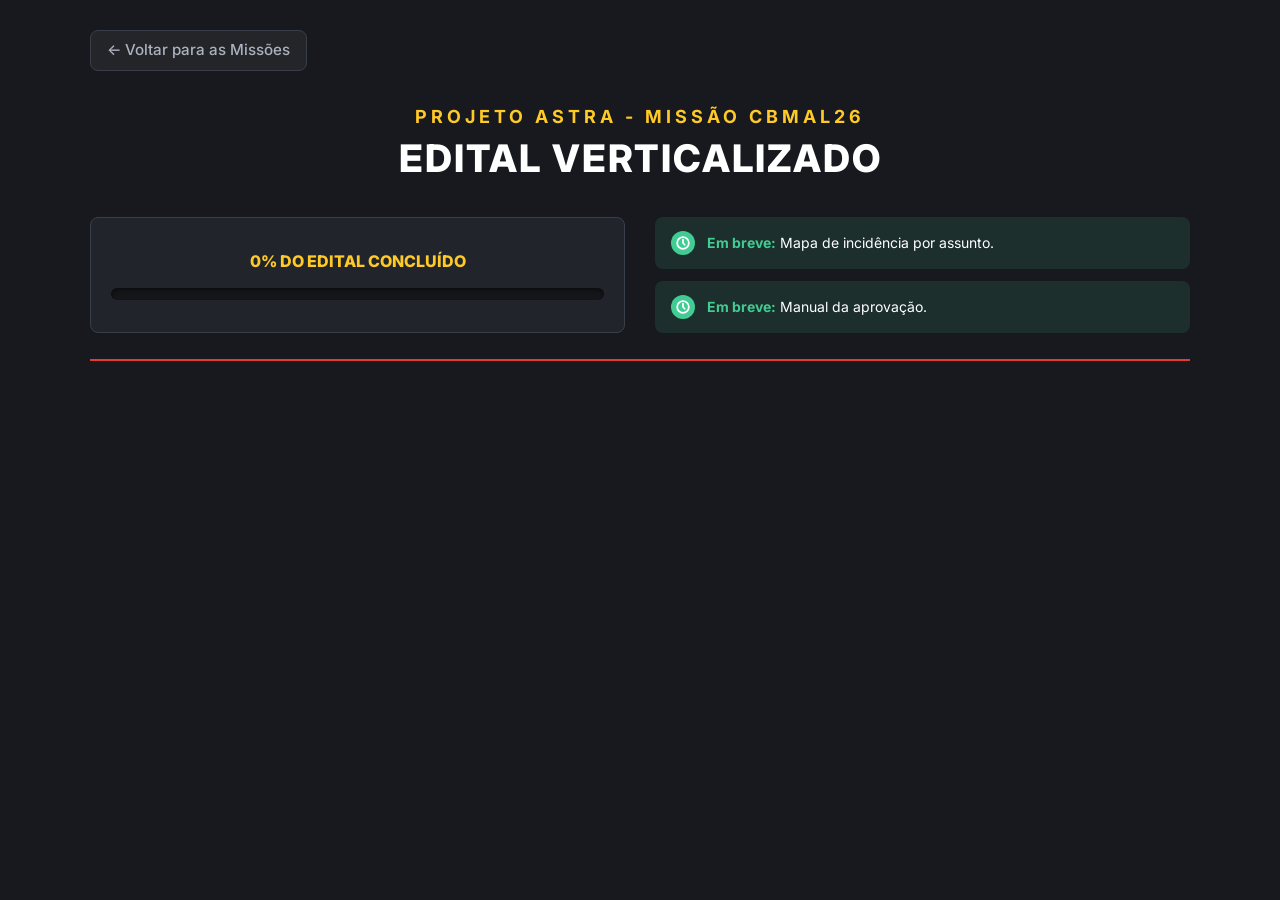
==== commit 50a6ebb9: "feat: corrige edital cbmal" ====
--- a/editais/cbmal.html
+++ b/editais/cbmal.html
@@ -3,15 +3,15 @@
   <head>
     <meta charset="UTF-8" />
     <meta name="viewport" content="width=device-width, initial-scale=1.0" />
-    <title>Projeto Astra - CBMAL 26</title>
-    <link rel="icon" href="/.png" type="image/png">
+    <title>Projeto Astra - Missão CBMAL26</title>
     
     <link rel="stylesheet" href="../css/style.css">
   </head>
-  <body>
+  
+  <body class="tema-edital">
     <div class="container">
       
-      <a href="../index.html" class="btn-back">← Voltar para a Home</a>
+      <a href="../index.html" class="btn-back-edital">← Voltar para as Missões</a>
 
       <div class="header-section">
         <h2 class="sub-title">Projeto Astra - Missão CBMAL26</h2>
@@ -47,57 +47,7 @@
         </div>
       </div>
 
-      <div class="section-divider">
-        <span class="section-title">Conhecimentos Gerais</span>
-        <span class="section-subtitle">50 questões esperadas</span>
       </div>
-
-      <div class="subject-card">
-        <div class="subject-header-grid">
-          <div class="subject-title">Língua Portuguesa</div>
-          <div class="track-head">Teoria</div>
-        </div>
-        <div class="topic-row">
-          <div class="topic-name">
-            <span class="topic-number">1</span> Compreensão e interpretação de textos de gêneros variados.
-          </div>
-          <div class="checkbox-cell">
-            <input type="checkbox" class="custom-checkbox" id="port-1" />
-          </div>
-        </div>
-        <div class="topic-row">
-          <div class="topic-name">
-            <span class="topic-number">2</span> Reconhecimento de tipos e gêneros textuais.
-          </div>
-          <div class="checkbox-cell">
-            <input type="checkbox" class="custom-checkbox" id="port-2" />
-          </div>
-        </div>
-      </div>
-
-      <div class="subject-card">
-        <div class="subject-header-grid">
-          <div class="subject-title">Língua Inglesa</div>
-          <div class="track-head">Teoria</div>
-        </div>
-        <div class="topic-row">
-          <div class="topic-name">
-            <span class="topic-number">1</span> Compreensão de textos em língua inglesa.
-          </div>
-          <div class="checkbox-cell">
-            <input type="checkbox" class="custom-checkbox" id="ing-1" />
-          </div>
-        </div>
-      </div>
-
-      <footer class="site-footer" aria-label="Rodapé do site">
-        <div class="credit">
-          Desenvolvido por
-          <a class="author" href="https://www.instagram.com/guizeroo/" target="_blank">@guizeroo</a>
-        </div>
-        <div class="project">Projeto Astra 2026</div>
-      </footer>
-    </div>
 
     <script src="../js/app.js"></script>
   </body>
--- a/css/style.css
+++ b/css/style.css
@@ -1,19 +1,35 @@
-/* Importando fonte moderna e limpa */
-@import url('https://fonts.googleapis.com/css2?family=Inter:wght@400;500;600;700&display=swap');
+/* =========================================
+   1. IMPORTAÇÃO E VARIÁVEIS DE COR
+   ========================================= */
+@import url('https://fonts.googleapis.com/css2?family=Inter:wght@400;500;600;700;800&display=swap');
 
 :root {
-  --bg-color: #f8fafc;
-  --surface-color: #ffffff;
-  --primary-color: #3b82f6;
-  --primary-hover: #2563eb;
-  --text-dark: #0f172a;
-  --text-light: #64748b;
-  --border-color: #e2e8f0;
-  --radius-md: 8px;
-  --radius-lg: 12px;
-  --shadow-sm: 0 1px 3px rgba(0,0,0,0.1);
-}
-
+  /* Paleta Oficial do Projeto Astra */
+  --black: #1D1D1F;
+  --full-white: #FFFFFF;
+  --main-white: #F5F5F7;
+  
+  --main-purple: #6C38FF;
+  --light-purple: #E5D5FF;
+  --dark-purple: #462483;
+  
+  --orange: #F59E0B;
+  --green: #2ECC71;
+  --red: #EF4444;
+
+  /* Variáveis de Layout e Sombras */
+  --radius-sm: 8px;
+  --radius-md: 16px;
+  --radius-lg: 24px;
+  --radius-pill: 9999px;
+  
+  --shadow-sm: 0 4px 6px -1px rgba(0, 0, 0, 0.05);
+  --shadow-md: 0 10px 30px -5px rgba(108, 56, 255, 0.15); /* Sombra com tom roxo suave */
+}
+
+/* =========================================
+   2. RESET E BASE
+   ========================================= */
 * {
   margin: 0;
   padding: 0;
@@ -22,91 +38,99 @@
 
 body {
   font-family: 'Inter', sans-serif;
-  background-color: var(--bg-color);
-  color: var(--text-dark);
-  line-height: 1.6;
+  background-color: var(--main-white);
+  color: var(--black);
+  line-height: 1.5;
   -webkit-font-smoothing: antialiased;
-}
-
-/* Layout Base */
-.container {
-  width: 100%;
-  max-width: 800px;
-  margin: 0 auto;
-  padding: 1.5rem;
-}
-
-header {
-  text-align: center;
-  margin-bottom: 2rem;
-}
-
-header h1 {
-  font-size: 1.5rem;
-  color: var(--primary-color);
-  font-weight: 700;
-}
-
-header p {
-  color: var(--text-light);
-  font-size: 0.9rem;
-}
-
-/* Componente de Cartão (Links da Home) */
-.card-grid {
-  display: flex;
-  flex-direction: column;
-  gap: 1rem;
-}
-
-.card {
-  display: block;
-  background-color: var(--surface-color);
-  border: 1px solid var(--border-color);
-  border-radius: var(--radius-lg);
-  padding: 1.5rem;
+  overflow-x: hidden;
+}
+
+a {
   text-decoration: none;
   color: inherit;
-  transition: all 0.2s ease;
-  box-shadow: var(--shadow-sm);
-}
-
-.card:hover {
-  border-color: var(--primary-color);
-  transform: translateY(-2px);
-}
-
-.card h2 {
-  font-size: 1.1rem;
-  margin-bottom: 0.5rem;
-}
-
-.card p {
-  color: var(--text-light);
-  font-size: 0.85rem;
-}
-
-/* Botão de Voltar para subpáginas */
-.btn-back {
+}
+
+ul {
+  list-style: none;
+}
+
+/* =========================================
+   3. TIPOGRAFIA COMPARTILHADA
+   ========================================= */
+.highlight {
+  color: var(--main-purple);
+}
+
+/* =========================================
+   4. COMPONENTES GLOBAIS (Botões e Badges)
+   ========================================= */
+.btn {
   display: inline-flex;
   align-items: center;
-  text-decoration: none;
-  color: var(--text-light);
-  font-size: 0.9rem;
-  font-weight: 500;
-  margin-bottom: 1rem;
-  transition: color 0.2s;
-}
-
-.btn-back:hover {
-  color: var(--primary-color);
-}
-
-@import url('https://fonts.googleapis.com/css2?family=Montserrat:wght@800;900&display=swap');
-@import url('https://fonts.googleapis.com/css2?family=Inter:wght@400;500;600;700&display=swap');
-
-:root {
-  /* Variáveis do Edital */
+  justify-content: center;
+  gap: 0.5rem;
+  padding: 0.875rem 1.5rem;
+  border-radius: var(--radius-pill);
+  font-size: 0.95rem;
+  font-weight: 600;
+  cursor: pointer;
+  transition: all 0.3s ease;
+  border: none;
+}
+
+.btn-primary {
+  background-color: var(--main-purple);
+  color: var(--full-white);
+}
+
+.btn-primary:hover {
+  background-color: var(--dark-purple);
+  transform: translateY(-2px);
+}
+
+.btn-outline {
+  background-color: var(--full-white);
+  color: var(--black);
+  border: 1px solid #E5E5E5;
+}
+
+.btn-outline:hover {
+  border-color: var(--black);
+  background-color: #F9F9F9;
+}
+
+.btn-disabled {
+  background-color: #EFEFEF;
+  color: #A1A1AA;
+  cursor: not-allowed;
+}
+
+.badge {
+  display: inline-flex;
+  align-items: center;
+  gap: 0.3rem;
+  padding: 0.3rem 0.75rem;
+  border-radius: var(--radius-pill);
+  font-size: 0.75rem;
+  font-weight: 600;
+}
+
+.badge-green {
+  background-color: rgba(46, 204, 113, 0.15);
+  color: #1A9E51; /* Tom um pouco mais escuro para leitura */
+}
+
+.badge-orange {
+  background-color: rgba(245, 158, 11, 0.15);
+  color: #C27A04; /* Tom mais escuro para leitura */
+}
+
+/* =========================================================
+   TEMA ESCURO: EDITAIS VERTICALIZADOS (CBMAL/PMAL)
+   ========================================================= */
+
+/* Proteção: Essas variáveis só se aplicam se o body tiver a classe tema-edital */
+body.tema-edital {
   --bg-body: #17191e;
   --bg-card: #21252b;
   --bg-header: #1a1d24;
@@ -116,300 +140,87 @@
   --accent-yellow: #ffca28;
   --border-color: #383e4a;
   --hover-bg: #282c34;
-  
-  /* Variáveis da Home e Globais */
-  --primary-color: #3b82f6;
-  --primary-hover: #2563eb;
-  --radius-md: 8px;
-  --radius-lg: 12px;
-}
-
-*, *::before, *::after {
-  box-sizing: border-box;
-}
-
-body {
+
   background-color: var(--bg-body);
   color: var(--text-main);
-  font-family: 'Inter', 'Segoe UI', Roboto, Helvetica, Arial, sans-serif;
-  margin: 0;
-  padding: 50px 20px 10px 20px;
-  font-size: 16px;
-  -webkit-font-smoothing: antialiased;
-}
-
-/* Botão de Voltar */
-.btn-back {
+  padding: 30px 20px 10px 20px;
+}
+
+/* Botão de voltar exclusivo do edital */
+.btn-back-edital {
   display: inline-flex;
   align-items: center;
   text-decoration: none;
-  color: var(--text-main);
+  color: #abb2bf;
   font-size: 0.95rem;
   font-weight: 500;
-  margin-bottom: 1.5rem;
+  margin-bottom: 2rem;
   padding: 8px 16px;
   background-color: rgba(255, 255, 255, 0.05);
-  border-radius: var(--radius-md);
+  border-radius: 8px;
+  border: 1px solid #383e4a;
   transition: all 0.2s ease;
-  border: 1px solid var(--border-color);
-}
-
-.btn-back:hover {
-  color: var(--text-light);
+}
+
+.btn-back-edital:hover {
+  color: #ffffff;
   background-color: rgba(255, 255, 255, 0.1);
-  border-color: var(--text-light);
-}
-
-/* --- ESTILOS DO EDITAL --- */
-.container {
+  border-color: #ffffff;
+}
+
+/* Restante do CSS do Edital Antigo */
+.tema-edital .container {
   max-width: 1100px;
   margin: 0 auto;
-  padding-bottom: 0px;
-}
-
-.header-section {
-  margin-bottom: 14px;
-  padding-bottom: 16px;
-  text-align: center;
-  border-bottom: 2px solid var(--accent-red);
-}
-
-.main-title {
-  color: var(--text-light);
-  font-size: 38px;
-  margin: 0 0 10px 0;
-  font-weight: 800;
-  font-family: 'Montserrat', sans-serif;
-  text-transform: uppercase;
-  letter-spacing: 2px;
-}
-
-.sub-title {
-  color: var(--accent-yellow);
-  font-size: 18px;
-  margin: 0;
-  font-weight: 700;
-  text-transform: uppercase;
-  letter-spacing: 4px;
-}
+}
+
+.header-section { margin-bottom: 14px; padding-bottom: 16px; text-align: center; border-bottom: 2px solid var(--accent-red); }
+.main-title { color: var(--text-light); font-size: 38px; margin: 0 0 10px 0; font-weight: 800; text-transform: uppercase; letter-spacing: 2px; }
+.sub-title { color: var(--accent-yellow); font-size: 18px; margin: 0; font-weight: 700; text-transform: uppercase; letter-spacing: 4px; }
 
 .section-divider {
-  display: flex;
-  align-items: center;
-  justify-content: space-between;
-  color: var(--text-light);
-  font-size: 24px;
-  margin: 40px 0 25px 0;
-  padding-left: 15px;
-  border-left: 6px solid var(--accent-yellow);
-  text-transform: uppercase;
-  letter-spacing: 1px;
-  font-weight: 800;
+  display: flex; align-items: center; justify-content: space-between;
+  color: var(--text-light); font-size: 24px; margin: 40px 0 25px 0;
+  padding-left: 15px; border-left: 6px solid var(--accent-yellow);
+  text-transform: uppercase; letter-spacing: 1px; font-weight: 800;
   background: linear-gradient(90deg, rgba(255, 202, 40, 0.1) 0%, rgba(255, 202, 40, 0) 100%);
-  padding-top: 10px;
-  padding-bottom: 10px;
-}
-
-.section-divider .section-subtitle {
-  font-size: 14px;
-  color: var(--accent-yellow);
-  font-weight: 800;
-  text-transform: none;
-  letter-spacing: 0.5px;
-  margin-left: 12px;
-}
-
-.subject-card {
-  background-color: var(--bg-card);
-  border-radius: 12px;
-  margin-bottom: 40px;
-  box-shadow: 0 10px 20px rgba(0, 0, 0, 0.3);
-  overflow: hidden;
-  border: 1px solid var(--border-color);
-}
-
-.subject-header-grid {
-  display: grid;
-  grid-template-columns: 1fr 160px 100px;
-  background-color: var(--bg-header);
-  border-bottom: 4px solid var(--accent-red);
-  cursor: pointer;
-  user-select: none;
-}
-
-.subject-title {
-  padding: 24px 20px;
-  font-size: 22px;
-  font-weight: 800;
-  color: var(--text-light);
-  border-left: 8px solid var(--accent-red);
-  display: flex;
-  align-items: center;
-  text-transform: uppercase;
-}
-
-.subject-header-grid.collapsed .track-head {
-  display: none;
-}
-
-.subject-progress {
-  display: flex;
-  align-items: center;
-  gap: 10px;
-  padding: 0 12px;
-  justify-self: end;
-}
-
-.subject-progress-bar {
-  width: 120px;
-  height: 10px;
-  background: rgba(255, 255, 255, 0.06);
-  border-radius: 8px;
-  overflow: hidden;
-  box-shadow: inset 0 1px 2px rgba(0, 0, 0, 0.4);
-}
-
-.subject-progress-fill {
-  height: 100%;
-  width: 0%;
-  background: var(--accent-red);
-  transition: width 0.35s ease;
-}
-
-.subject-progress-text {
-  color: var(--text-light);
-  font-weight: 700;
-  font-size: 12px;
-  min-width: 36px;
-  text-align: right;
-  letter-spacing: 0.6px;
-}
-
-.track-head {
-  background-color: var(--accent-yellow);
-  color: #111;
-  display: flex;
-  align-items: center;
-  justify-content: center;
-  font-size: 16px;
-  font-weight: 900;
-  text-transform: uppercase;
-  border-left: 1px solid rgba(0, 0, 0, 0.15);
-  padding: 15px 10px;
-  text-align: center;
-  letter-spacing: 0.5px;
-}
-
-.topic-row {
-  display: grid;
-  grid-template-columns: 1fr 100px;
-  border-bottom: 1px solid rgba(255, 255, 255, 0.05);
-  transition: background-color 0.2s ease;
-}
-
-.topic-row.closed {
-  display: none;
-}
-
-.topic-row:last-child {
-  border-bottom: none;
-}
-
-.topic-row:hover {
-  background-color: var(--hover-bg);
-}
-
-.topic-name {
-  padding: 24px;
-  font-size: 17px;
-  line-height: 1.6;
-  color: var(--text-light);
-  font-weight: 500;
-}
-
-.topic-number {
-  color: var(--accent-yellow);
-  font-weight: 800;
-  margin-right: 10px;
-  font-size: 18px;
-}
-
-.checkbox-cell {
-  display: flex;
-  align-items: center;
-  justify-content: center;
-  border-left: 1px solid rgba(255, 255, 255, 0.05);
-  padding: 15px;
-}
-
-.custom-checkbox {
-  appearance: none;
-  -webkit-appearance: none;
-  width: 28px;
-  height: 28px;
-  border: 2px solid #6b7280;
-  border-radius: 6px;
-  cursor: pointer;
-  background-color: rgba(0, 0, 0, 0.2);
-  display: flex;
-  align-items: center;
-  justify-content: center;
-  transition: all 0.2s cubic-bezier(0.4, 0, 0.2, 1);
-  box-shadow: inset 0 2px 4px rgba(0, 0, 0, 0.1);
-}
-
-.custom-checkbox:hover {
-  border-color: var(--accent-yellow);
-  transform: scale(1.05);
-}
-
-.custom-checkbox:checked {
-  background-color: var(--accent-red);
-  border-color: var(--accent-red);
-  box-shadow: 0 0 10px rgba(229, 57, 53, 0.3);
-}
-
-.custom-checkbox:checked::after {
-  content: '';
-  width: 7px;
-  height: 14px;
-  border: solid white;
-  border-width: 0 3px 3px 0;
-  transform: rotate(45deg);
-  margin-bottom: 4px;
-}
-
-/* Sub-tópicos */
+  padding-top: 10px; padding-bottom: 10px;
+}
+.section-divider .section-subtitle { font-size: 14px; color: var(--accent-yellow); font-weight: 800; text-transform: none; letter-spacing: 0.5px; margin-left: 12px; }
+
+.subject-card { background-color: var(--bg-card); border-radius: 12px; margin-bottom: 40px; box-shadow: 0 10px 20px rgba(0, 0, 0, 0.3); overflow: hidden; border: 1px solid var(--border-color); }
+.subject-header-grid { display: grid; grid-template-columns: 1fr 160px 100px; background-color: var(--bg-header); border-bottom: 4px solid var(--accent-red); cursor: pointer; user-select: none; }
+.subject-header-grid.collapsed .track-head { display: none; }
+.subject-title { padding: 24px 20px; font-size: 22px; font-weight: 800; color: var(--text-light); border-left: 8px solid var(--accent-red); display: flex; align-items: center; text-transform: uppercase; }
+
+.subject-progress { display: flex; align-items: center; gap: 10px; padding: 0 12px; justify-self: end; }
+.subject-progress-bar { width: 120px; height: 10px; background: rgba(255, 255, 255, 0.06); border-radius: 8px; overflow: hidden; box-shadow: inset 0 1px 2px rgba(0, 0, 0, 0.4); }
+.subject-progress-fill { height: 100%; width: 0%; background: var(--accent-red); transition: width 0.35s ease; }
+.subject-progress-text { color: var(--text-light); font-weight: 700; font-size: 12px; min-width: 36px; text-align: right; letter-spacing: 0.6px; }
+
+.track-head { background-color: var(--accent-yellow); color: #111; display: flex; align-items: center; justify-content: center; font-size: 16px; font-weight: 900; text-transform: uppercase; border-left: 1px solid rgba(0, 0, 0, 0.15); padding: 15px 10px; text-align: center; letter-spacing: 0.5px; }
+
+.topic-row { display: grid; grid-template-columns: 1fr 100px; border-bottom: 1px solid rgba(255, 255, 255, 0.05); transition: background-color 0.2s ease; }
+.topic-row.closed { display: none; }
+.topic-row:last-child { border-bottom: none; }
+.topic-row:hover { background-color: var(--hover-bg); }
+.topic-name { padding: 24px; font-size: 17px; line-height: 1.6; color: var(--text-light); font-weight: 500; }
+.topic-number { color: var(--accent-yellow); font-weight: 800; margin-right: 10px; font-size: 18px; }
+
 .topic-row.sub-topic .topic-name { padding-left: 55px; font-size: 15px; color: #9ba3b2; }
 .topic-row.sub-topic .topic-number { font-size: 15px; }
-.topic-row.sub-topic .custom-checkbox { width: 24px; height: 24px; }
-.topic-row.sub-topic .custom-checkbox:checked::after { width: 6px; height: 11px; margin-bottom: 2px; }
-
 .topic-row.sub-sub-topic .topic-name { padding-left: 85px; font-size: 14px; color: #7b8392; }
 .topic-row.sub-sub-topic .topic-number { font-size: 14px; }
+
+.checkbox-cell { display: flex; align-items: center; justify-content: center; border-left: 1px solid rgba(255, 255, 255, 0.05); padding: 15px; }
+.custom-checkbox { appearance: none; -webkit-appearance: none; width: 28px; height: 28px; border: 2px solid #6b7280; border-radius: 6px; cursor: pointer; background-color: rgba(0, 0, 0, 0.2); display: flex; align-items: center; justify-content: center; transition: all 0.2s cubic-bezier(0.4, 0, 0.2, 1); box-shadow: inset 0 2px 4px rgba(0, 0, 0, 0.1); }
+.topic-row.sub-topic .custom-checkbox { width: 24px; height: 24px; }
 .topic-row.sub-sub-topic .custom-checkbox { width: 20px; height: 20px; }
+.custom-checkbox:hover { border-color: var(--accent-yellow); transform: scale(1.05); }
+.custom-checkbox:checked { background-color: var(--accent-red); border-color: var(--accent-red); box-shadow: 0 0 10px rgba(229, 57, 53, 0.3); }
+.custom-checkbox:checked::after { content: ''; width: 7px; height: 14px; border: solid white; border-width: 0 3px 3px 0; transform: rotate(45deg); margin-bottom: 4px; }
+.topic-row.sub-topic .custom-checkbox:checked::after { width: 6px; height: 11px; margin-bottom: 2px; }
 .topic-row.sub-sub-topic .custom-checkbox:checked::after { width: 5px; height: 9px; margin-bottom: 2px; border-width: 0 2px 2px 0; }
-
-.site-footer {
-  display: flex;
-  flex-direction: column;
-  align-items: center;
-  justify-content: center;
-  gap: 6px;
-  padding: 18px 20px;
-  margin-top: 28px;
-  border-top: 1px solid rgba(0, 0, 0, 0.12);
-  color: var(--text-main);
-  font-size: 14px;
-  background-color: #2b2f36;
-  border-radius: 8px;
-  width: 100%;
-}
-
-.site-footer .credit { color: var(--text-light); font-weight: 700; }
-.site-footer .project { color: var(--text-main); opacity: 0.95; font-weight: 600; }
-.author { color: var(--accent-yellow); text-decoration: none; }
-.author:hover { text-decoration: underline; }
 
 @media (max-width: 600px) {
   .subject-header-grid, .topic-row { grid-template-columns: 1fr 100px; }
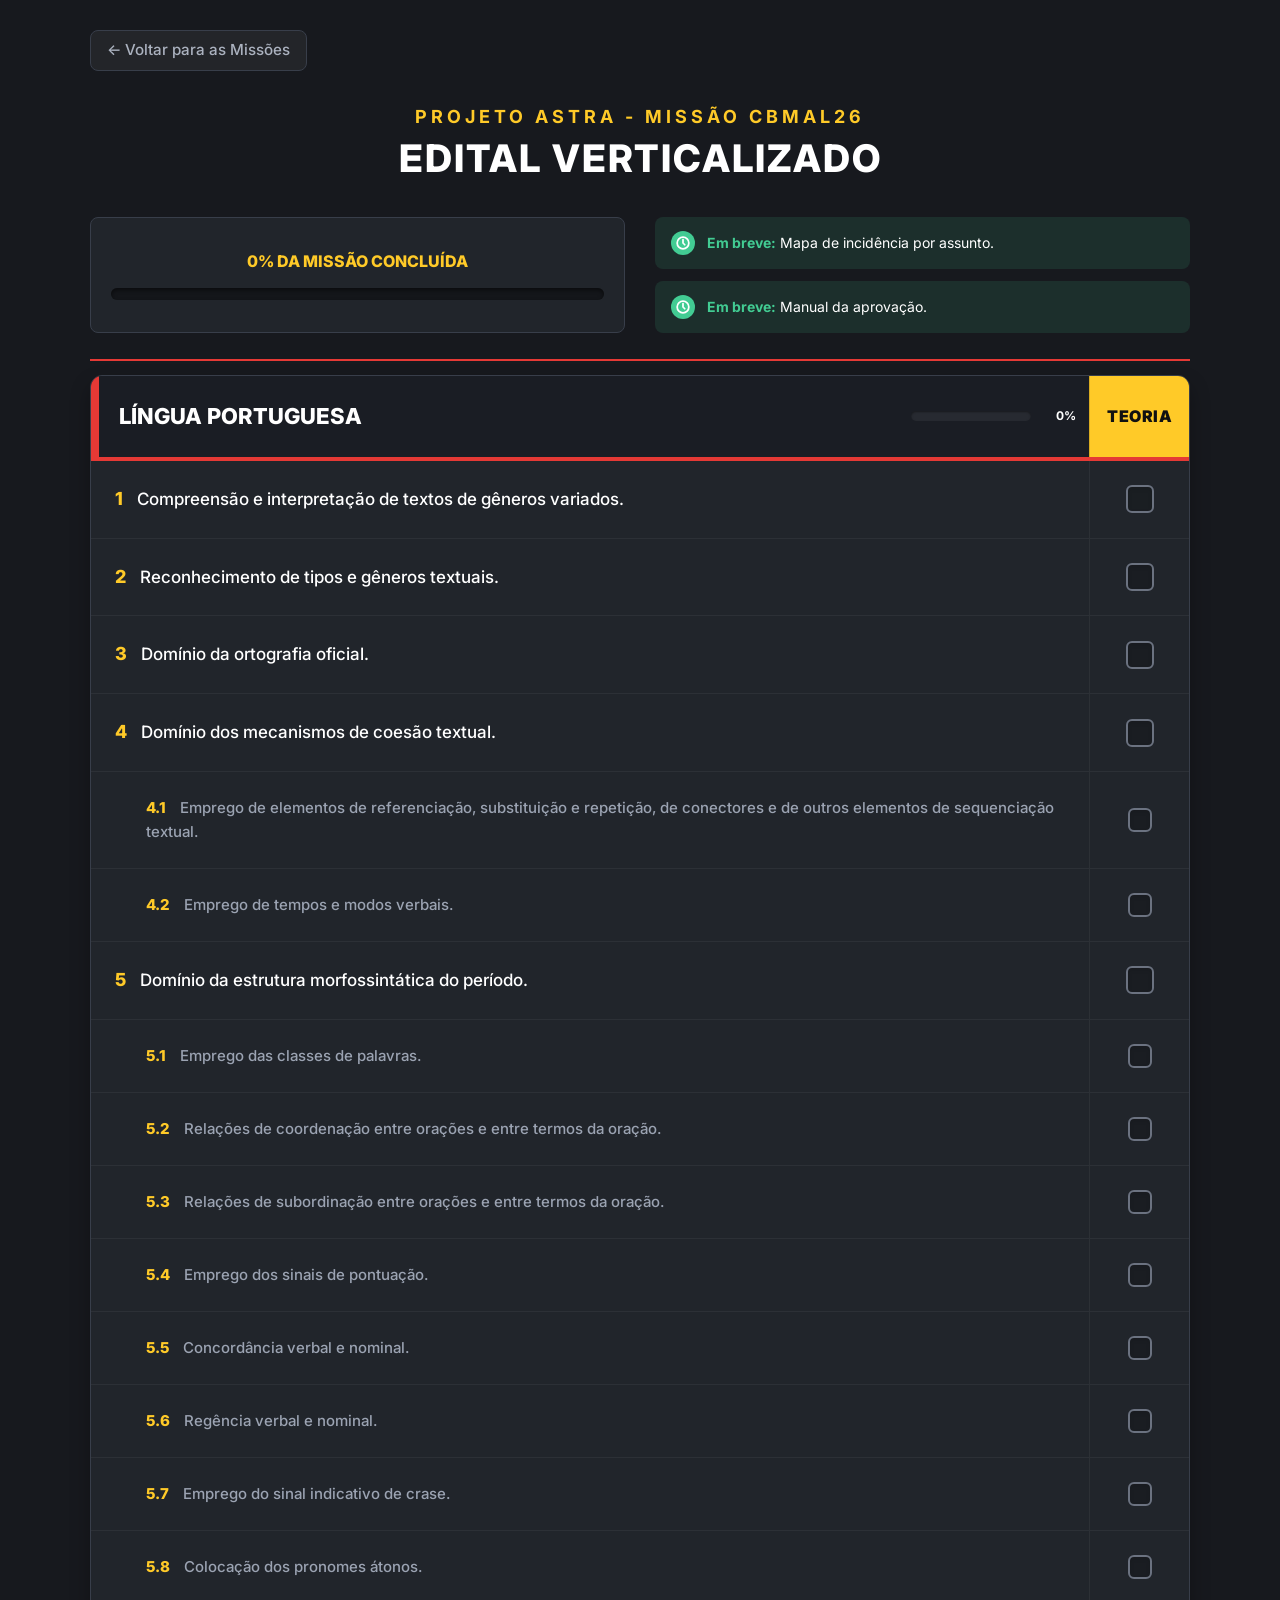
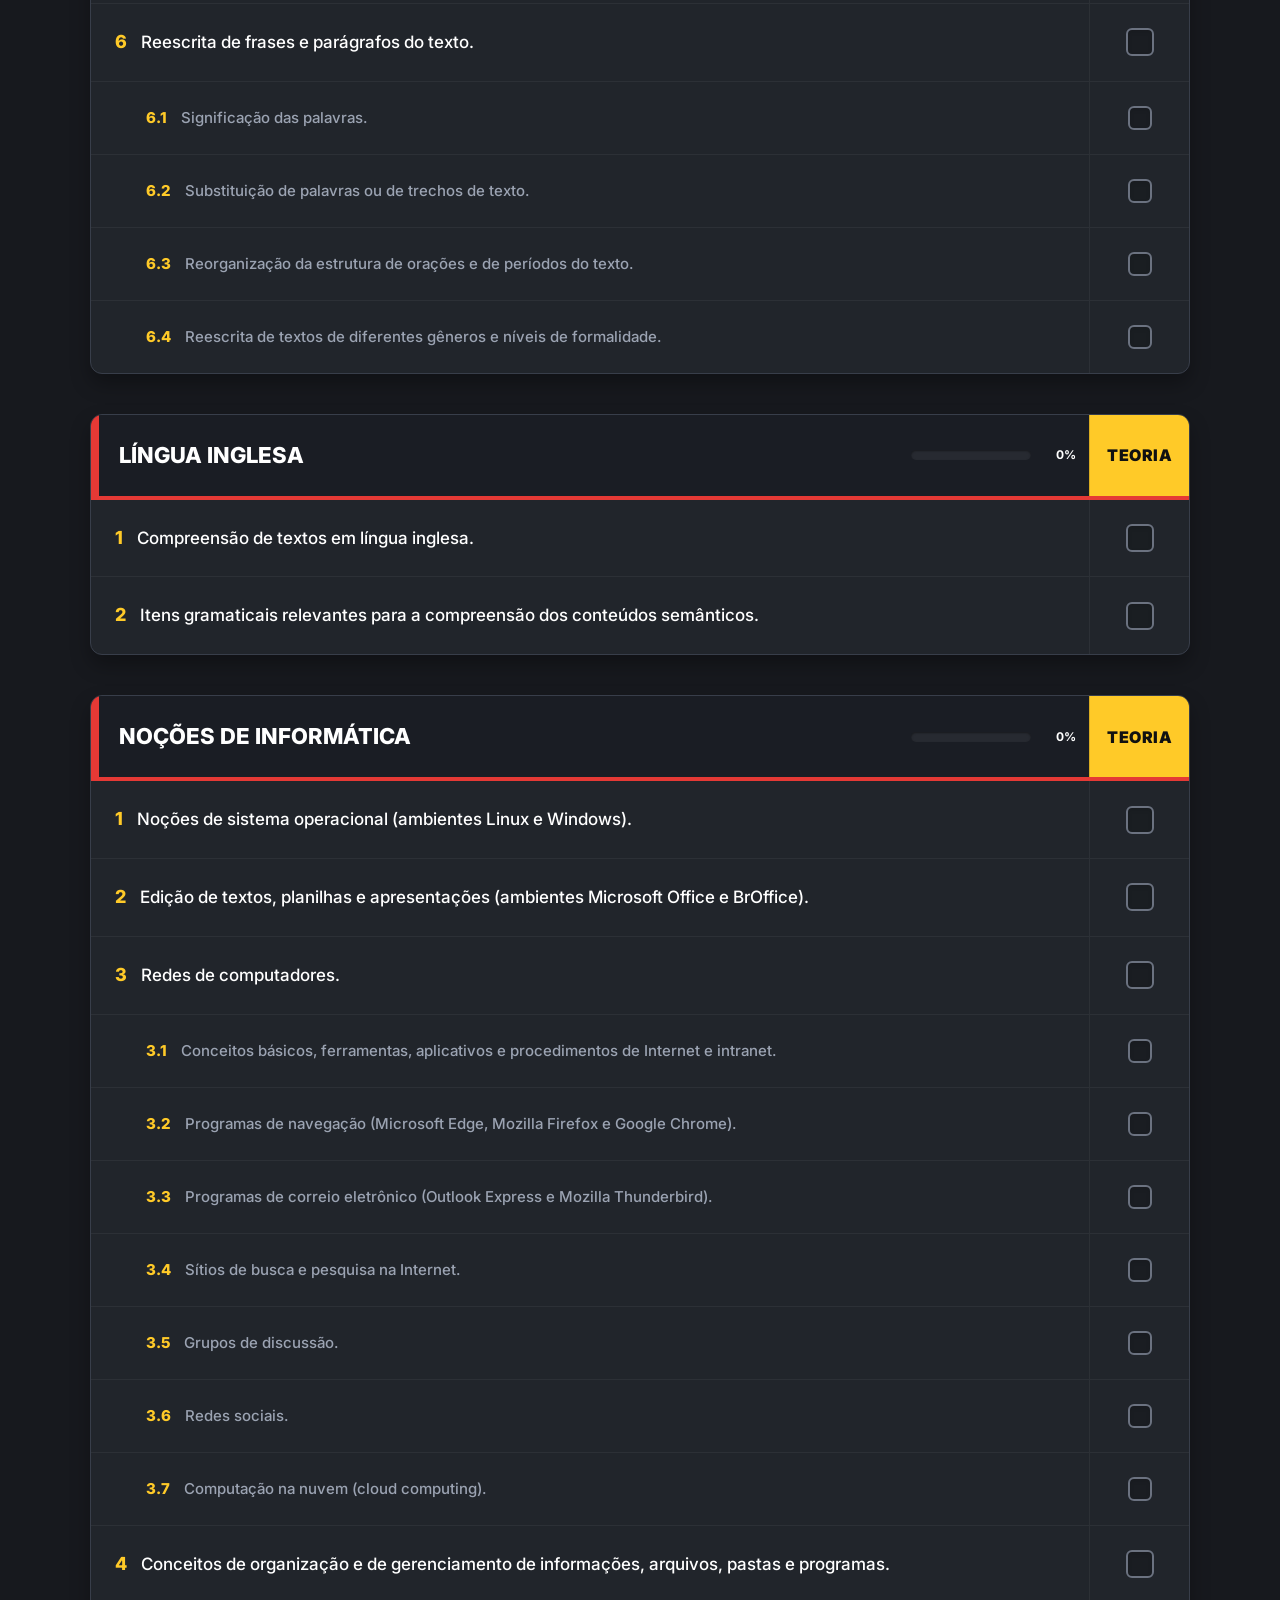
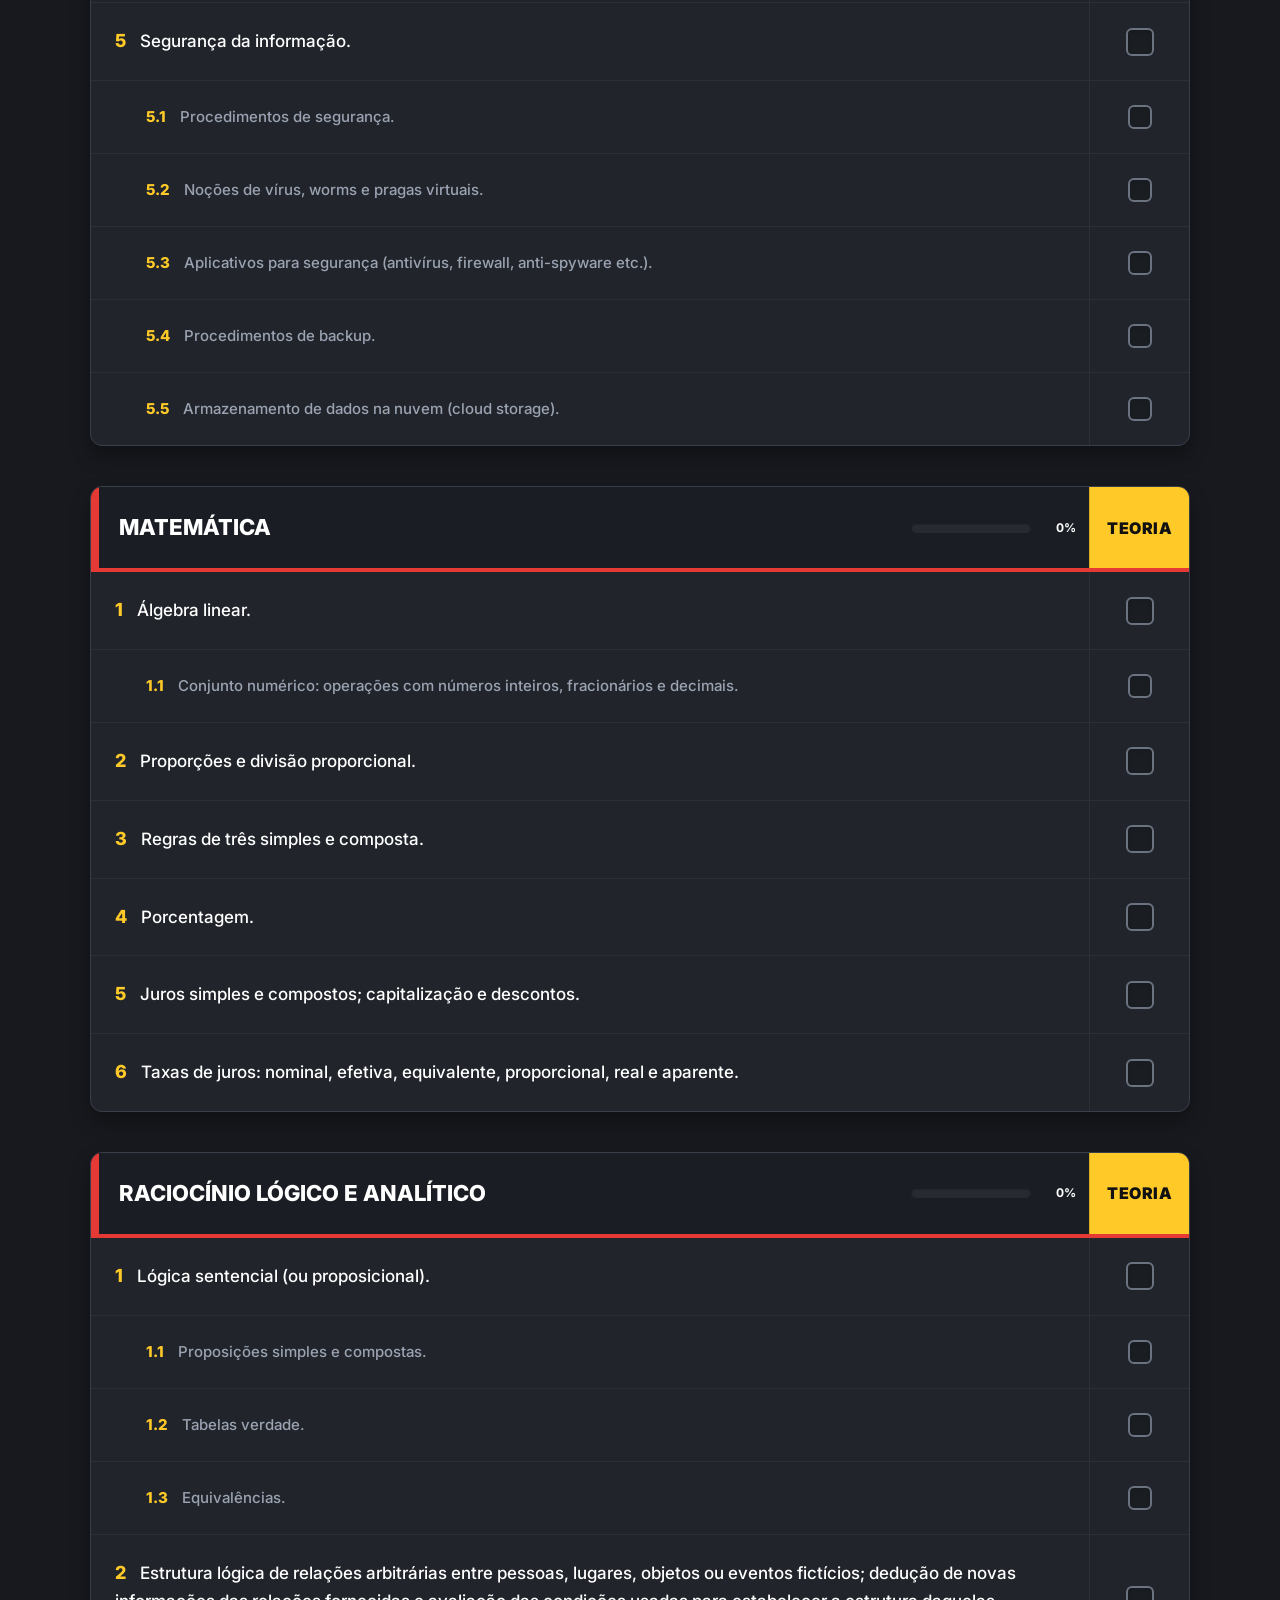
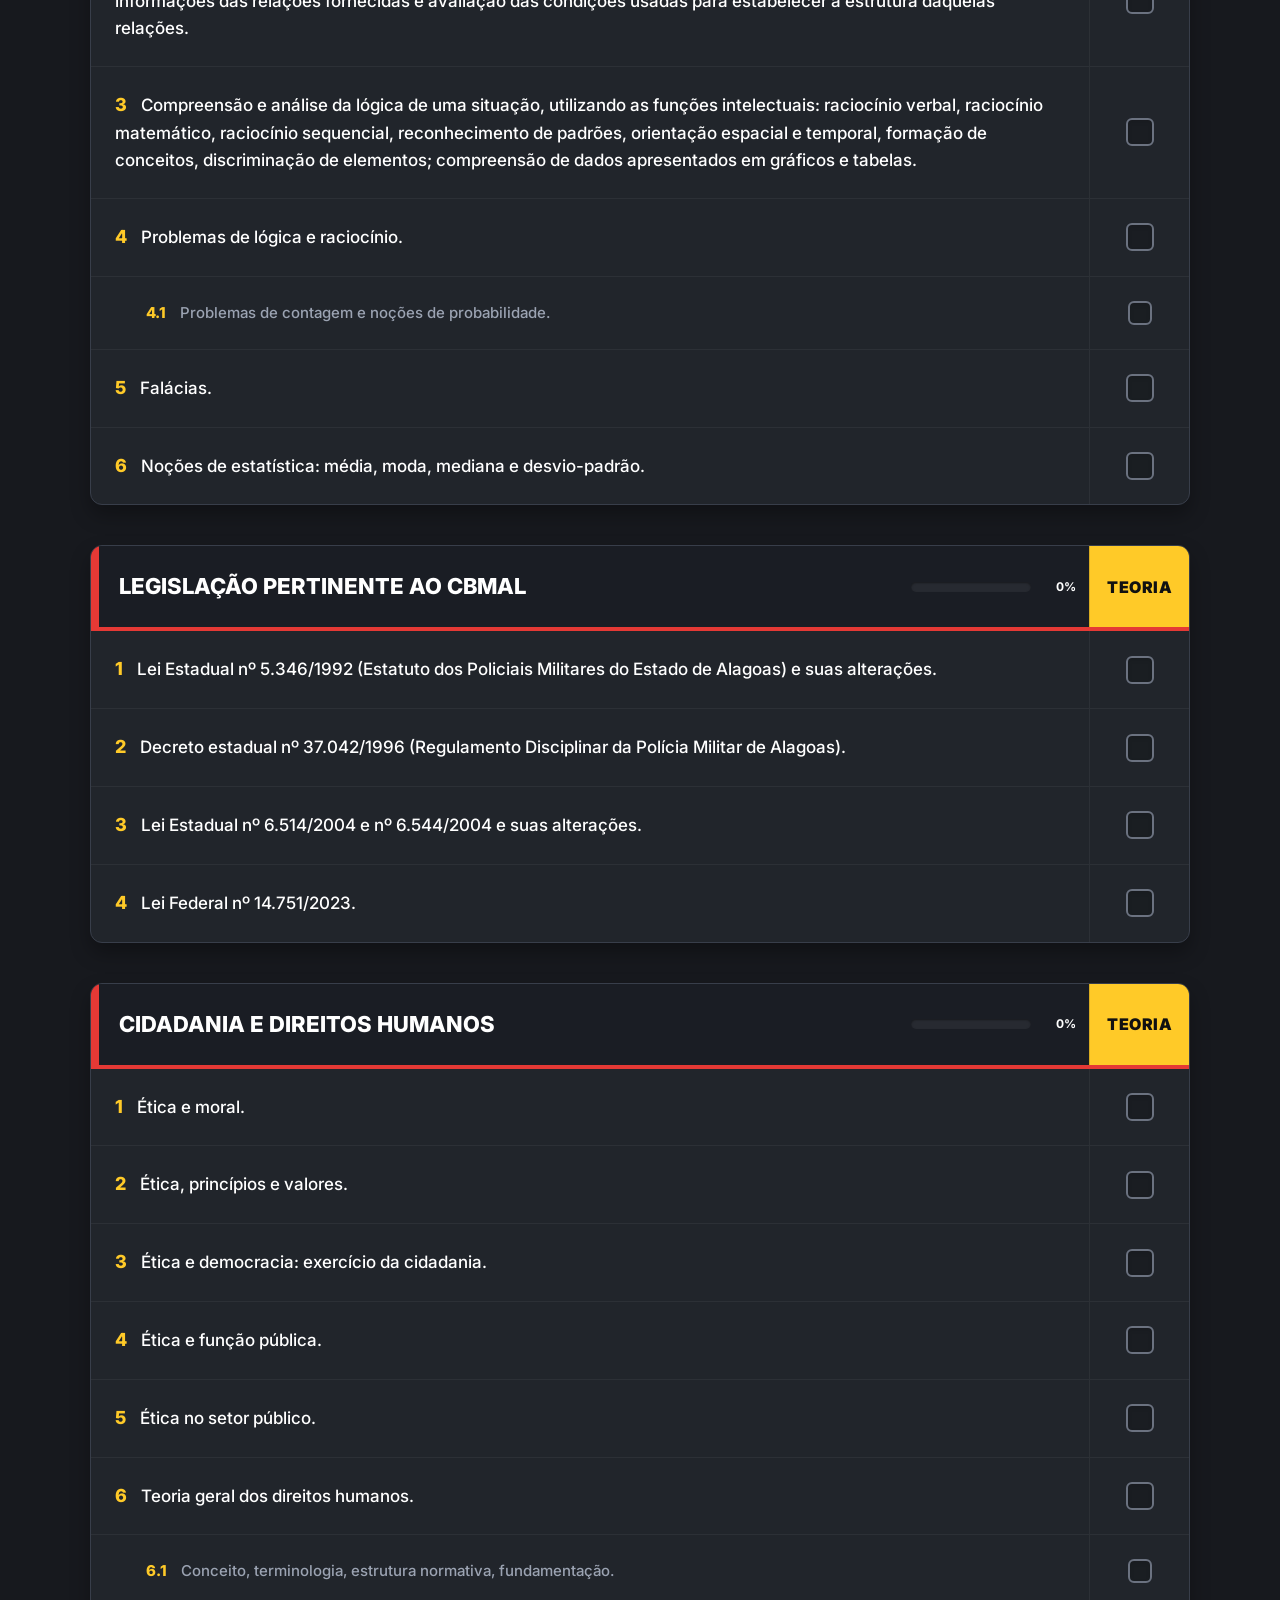
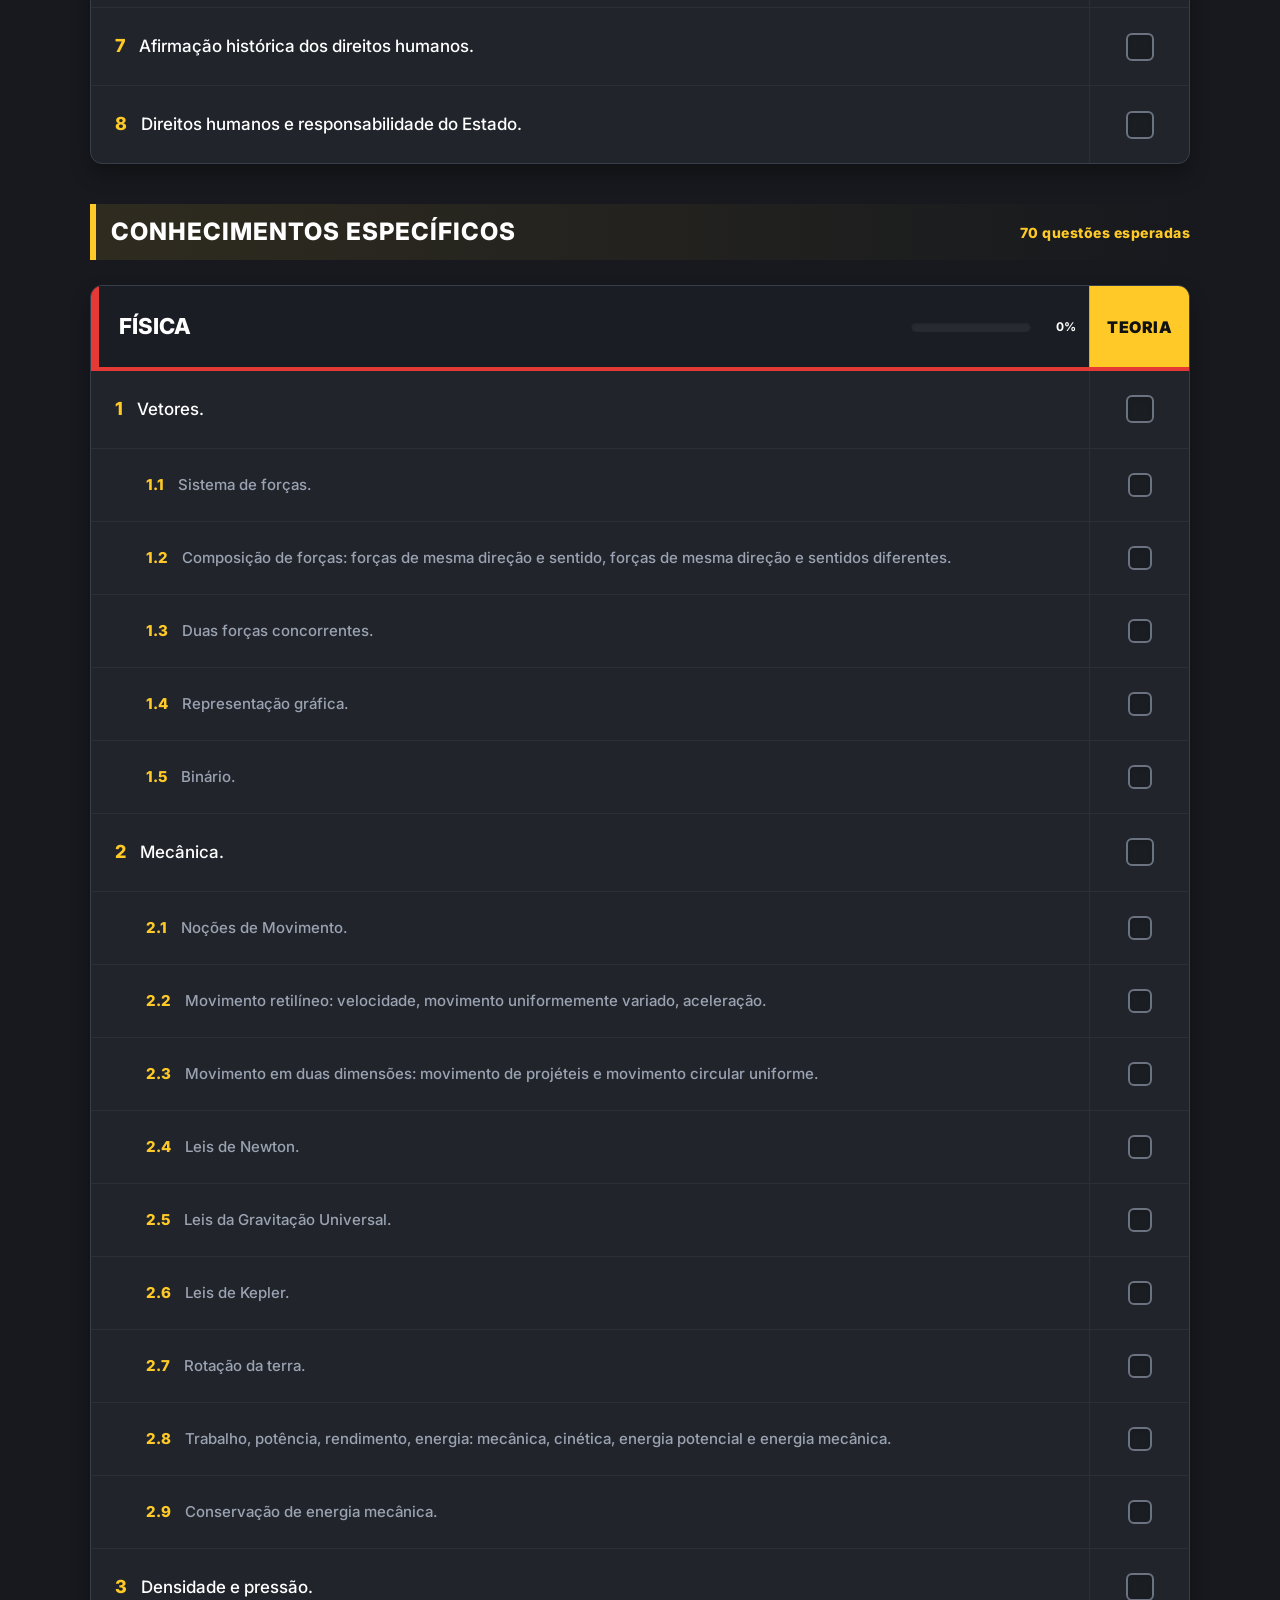
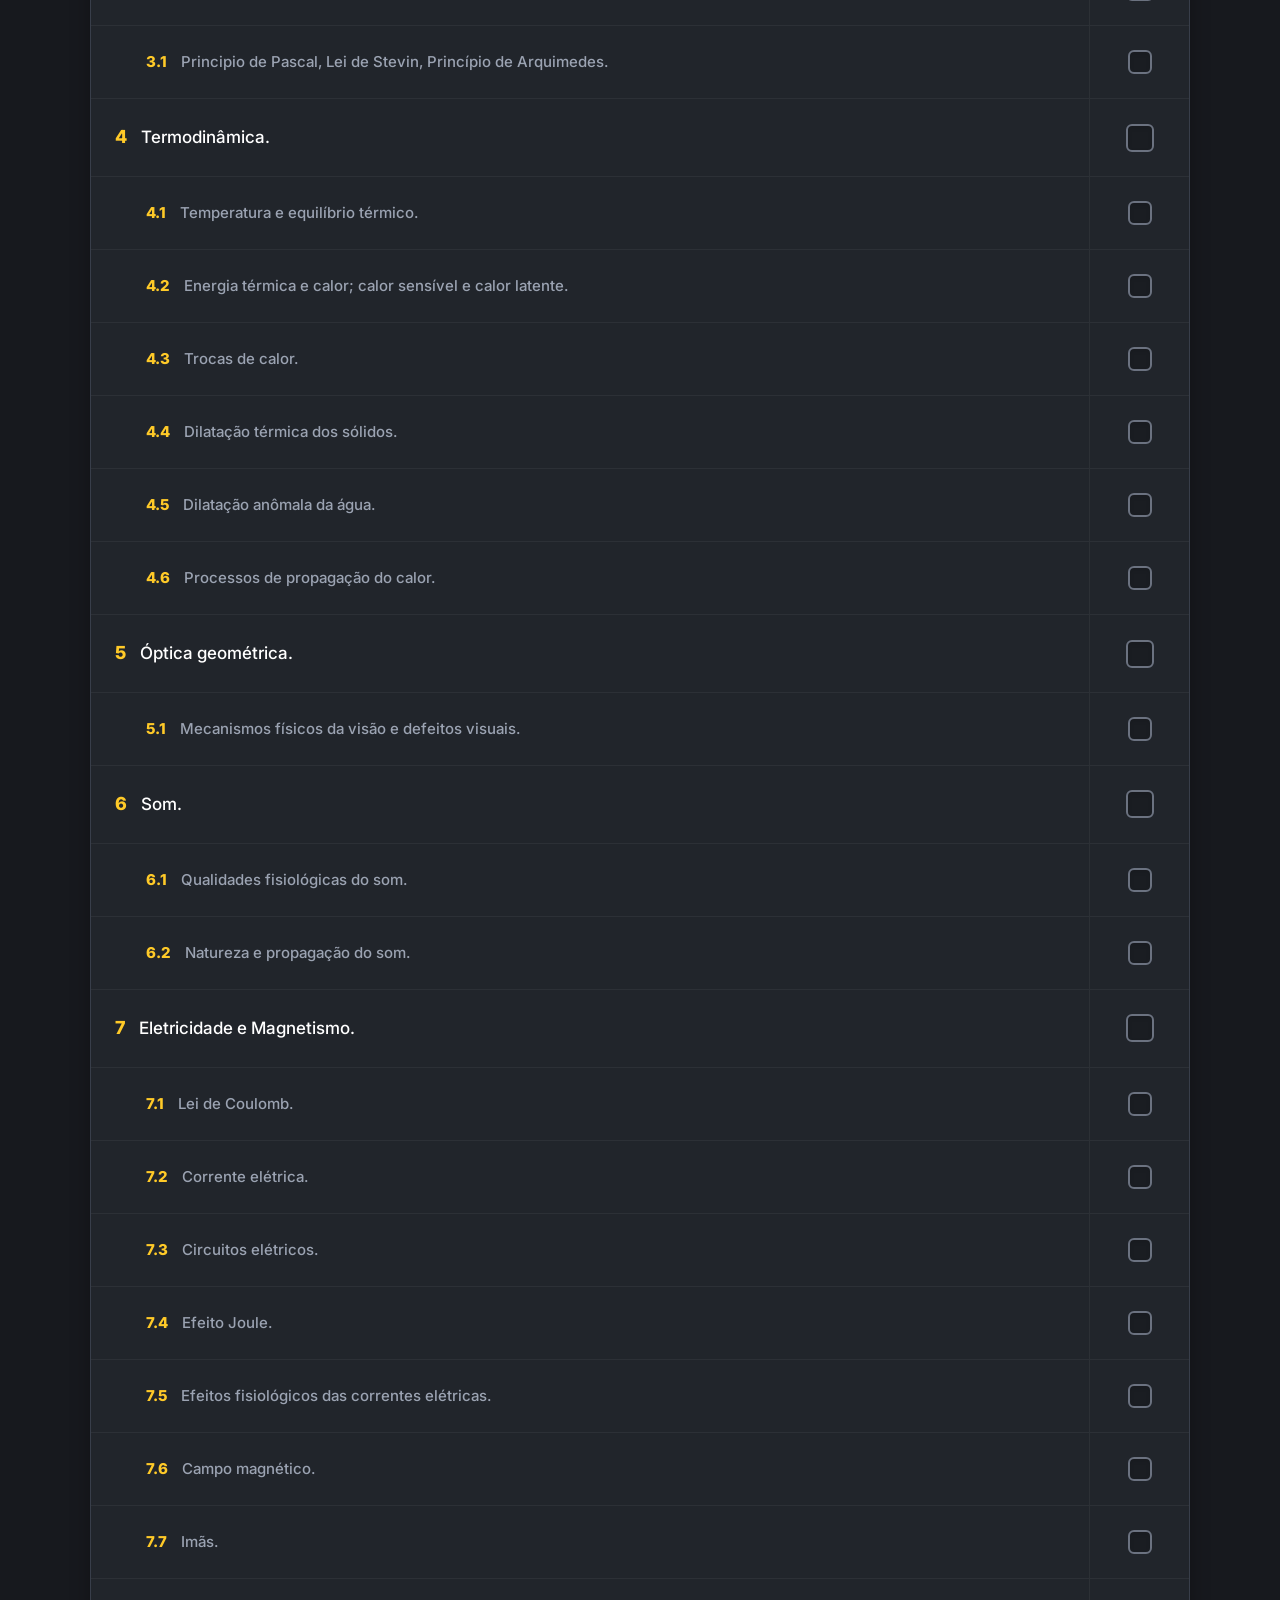
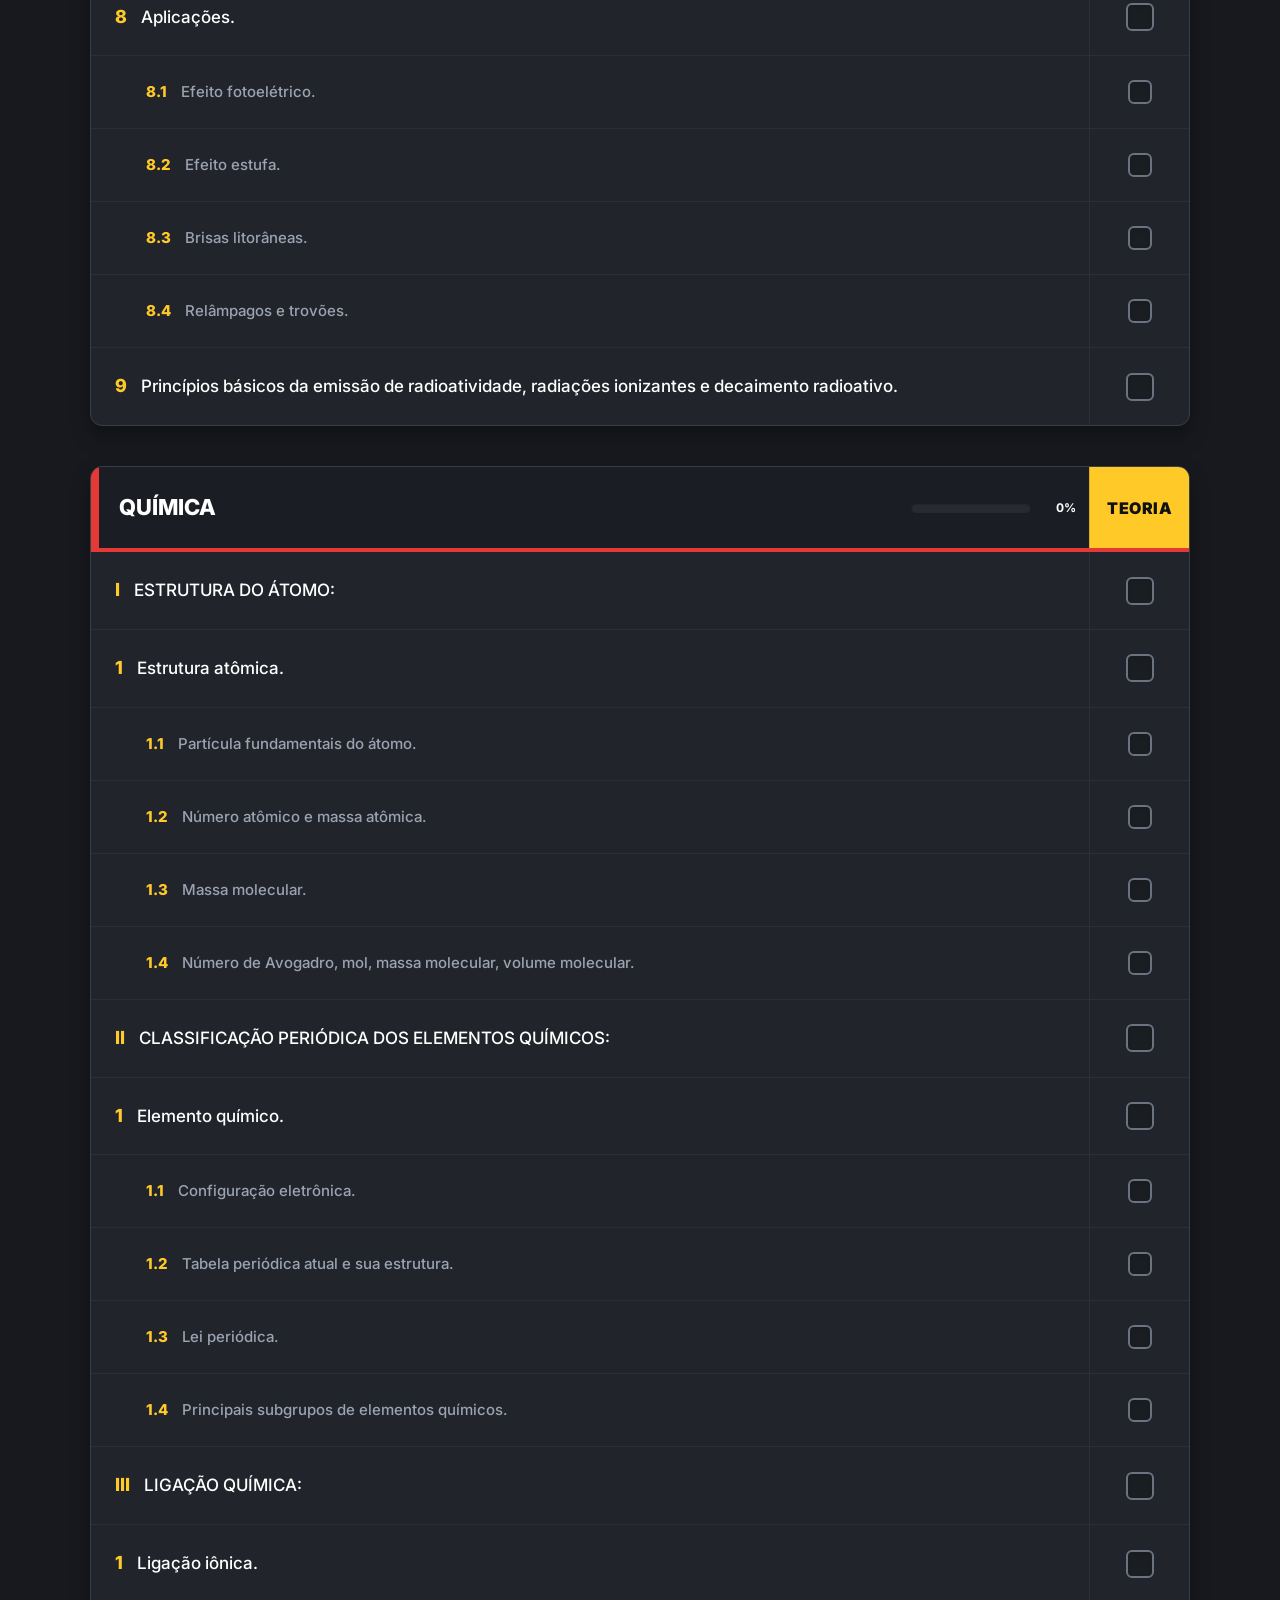
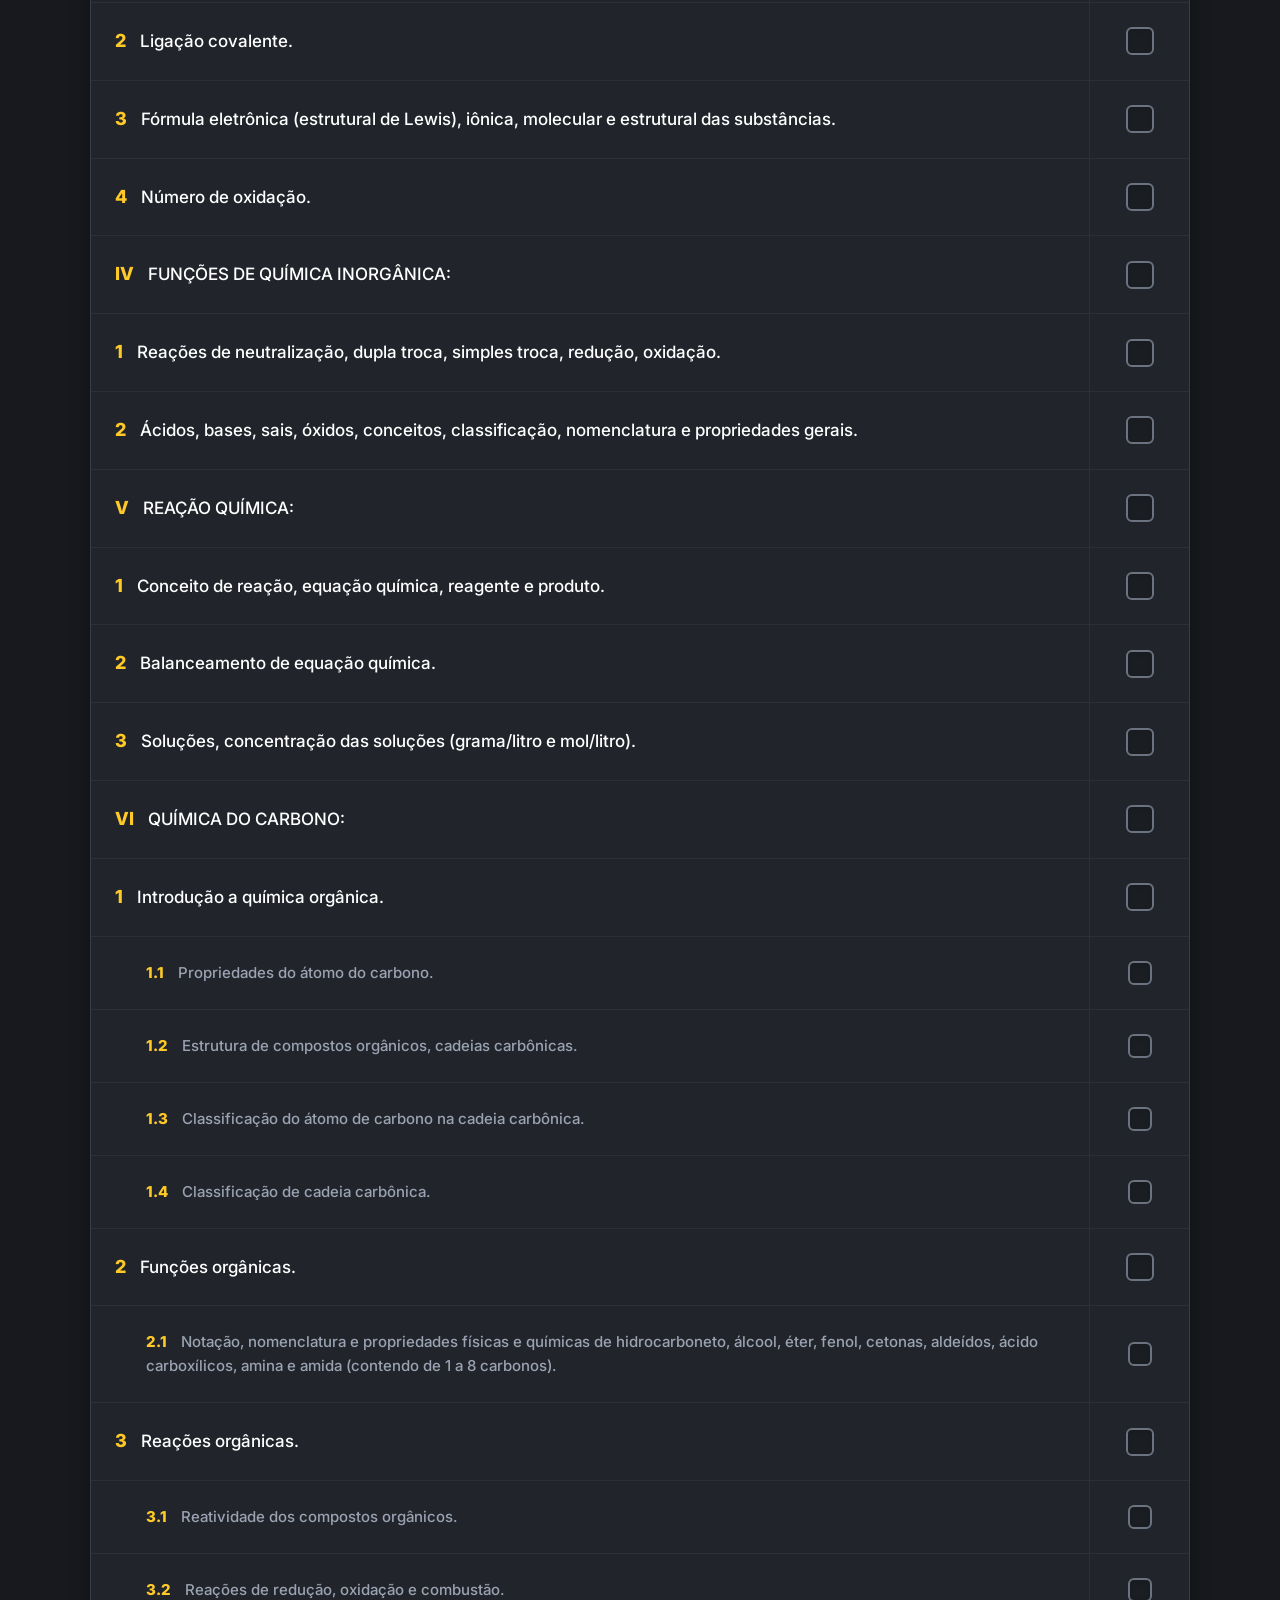
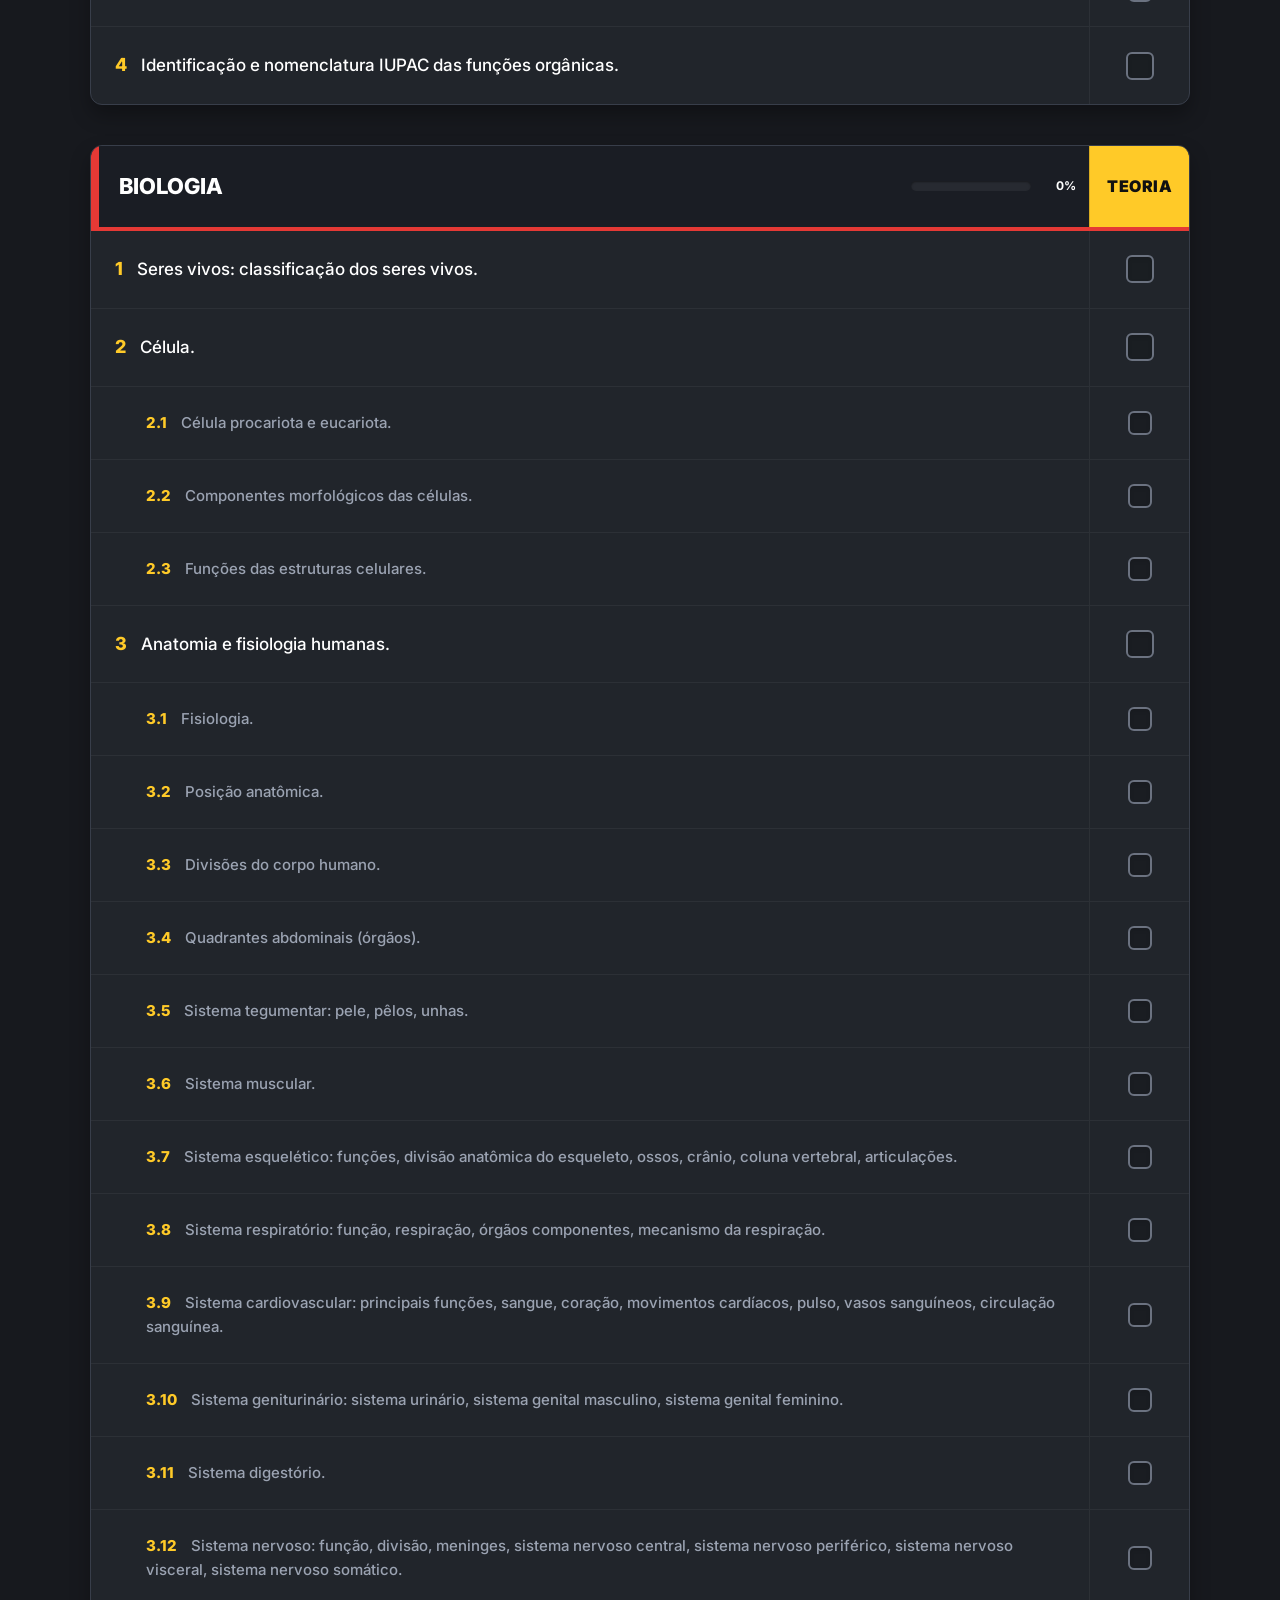
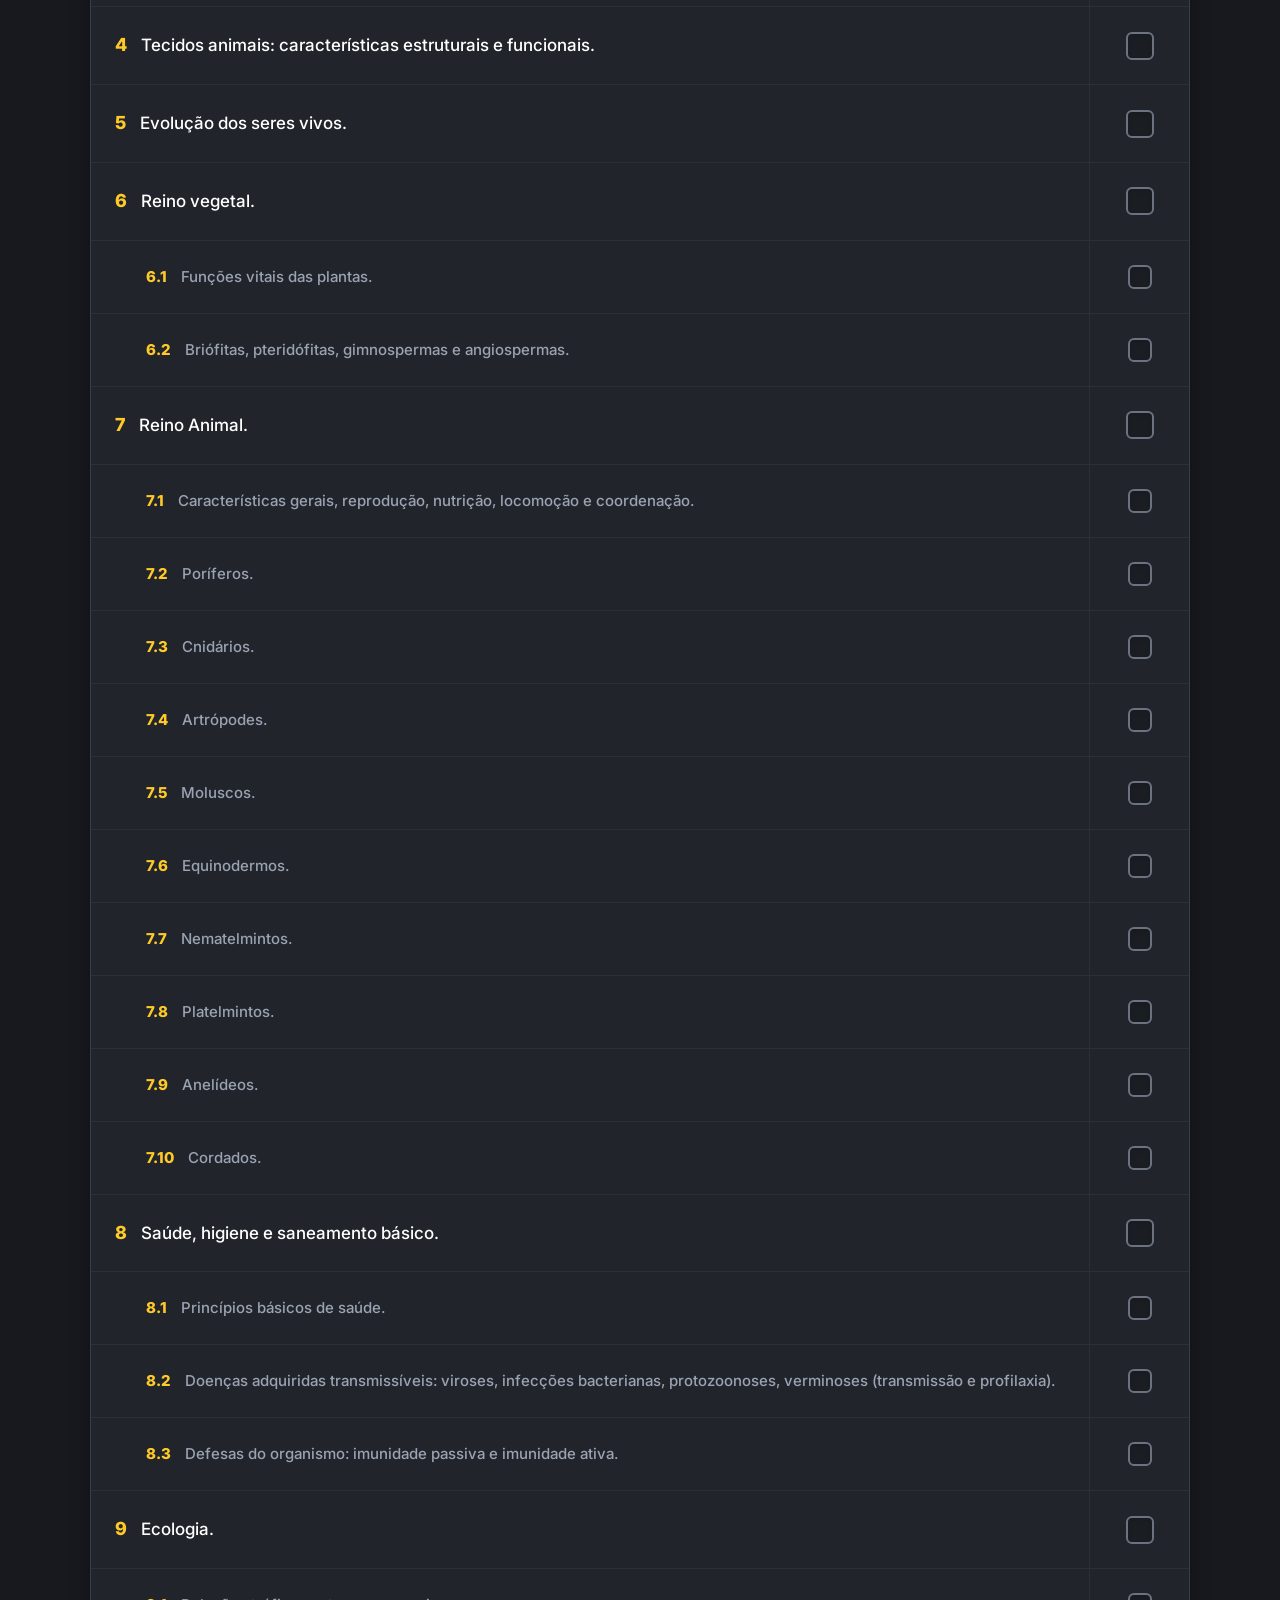
==== commit 3d2c3df2: "feat: adiciona edital cbmal" ====
--- a/editais/cbmal.html
+++ b/editais/cbmal.html
@@ -47,6 +47,1931 @@
         </div>
       </div>
 
+       <div class="subject-card">
+        <div class="subject-header-grid">
+          <div class="subject-title">Língua Portuguesa</div>
+          <div class="track-head">Teoria</div>
+        </div>
+        <div class="topic-row">
+          <div class="topic-name">
+            <span class="topic-number">1</span> Compreensão e interpretação de
+            textos de gêneros variados.
+          </div>
+          <div class="checkbox-cell">
+            <input type="checkbox" class="custom-checkbox" id="port-1" />
+          </div>
+        </div>
+        <div class="topic-row">
+          <div class="topic-name">
+            <span class="topic-number">2</span> Reconhecimento de tipos e
+            gêneros textuais.
+          </div>
+          <div class="checkbox-cell">
+            <input type="checkbox" class="custom-checkbox" id="port-2" />
+          </div>
+        </div>
+        <div class="topic-row">
+          <div class="topic-name">
+            <span class="topic-number">3</span> Domínio da ortografia oficial.
+          </div>
+          <div class="checkbox-cell">
+            <input type="checkbox" class="custom-checkbox" id="port-3" />
+          </div>
+        </div>
+        <div class="topic-row">
+          <div class="topic-name">
+            <span class="topic-number">4</span> Domínio dos mecanismos de coesão
+            textual.
+          </div>
+          <div class="checkbox-cell">
+            <input type="checkbox" class="custom-checkbox" id="port-4" />
+          </div>
+        </div>
+        <div class="topic-row sub-topic">
+          <div class="topic-name">
+            <span class="topic-number">4.1</span> Emprego de elementos de
+            referenciação, substituição e repetição, de conectores e de outros
+            elementos de sequenciação textual.
+          </div>
+          <div class="checkbox-cell">
+            <input type="checkbox" class="custom-checkbox" id="port-4-1" />
+          </div>
+        </div>
+        <div class="topic-row sub-topic">
+          <div class="topic-name">
+            <span class="topic-number">4.2</span> Emprego de tempos e modos
+            verbais.
+          </div>
+          <div class="checkbox-cell">
+            <input type="checkbox" class="custom-checkbox" id="port-4-2" />
+          </div>
+        </div>
+        <div class="topic-row">
+          <div class="topic-name">
+            <span class="topic-number">5</span> Domínio da estrutura
+            morfossintática do período.
+          </div>
+          <div class="checkbox-cell">
+            <input type="checkbox" class="custom-checkbox" id="port-5" />
+          </div>
+        </div>
+        <div class="topic-row sub-topic">
+          <div class="topic-name">
+            <span class="topic-number">5.1</span> Emprego das classes de
+            palavras.
+          </div>
+          <div class="checkbox-cell">
+            <input type="checkbox" class="custom-checkbox" id="port-5-1" />
+          </div>
+        </div>
+        <div class="topic-row sub-topic">
+          <div class="topic-name">
+            <span class="topic-number">5.2</span> Relações de coordenação entre
+            orações e entre termos da oração.
+          </div>
+          <div class="checkbox-cell">
+            <input type="checkbox" class="custom-checkbox" id="port-5-2" />
+          </div>
+        </div>
+        <div class="topic-row sub-topic">
+          <div class="topic-name">
+            <span class="topic-number">5.3</span> Relações de subordinação entre
+            orações e entre termos da oração.
+          </div>
+          <div class="checkbox-cell">
+            <input type="checkbox" class="custom-checkbox" id="port-5-3" />
+          </div>
+        </div>
+        <div class="topic-row sub-topic">
+          <div class="topic-name">
+            <span class="topic-number">5.4</span> Emprego dos sinais de
+            pontuação.
+          </div>
+          <div class="checkbox-cell">
+            <input type="checkbox" class="custom-checkbox" id="port-5-4" />
+          </div>
+        </div>
+        <div class="topic-row sub-topic">
+          <div class="topic-name">
+            <span class="topic-number">5.5</span> Concordância verbal e nominal.
+          </div>
+          <div class="checkbox-cell">
+            <input type="checkbox" class="custom-checkbox" id="port-5-5" />
+          </div>
+        </div>
+        <div class="topic-row sub-topic">
+          <div class="topic-name">
+            <span class="topic-number">5.6</span> Regência verbal e nominal.
+          </div>
+          <div class="checkbox-cell">
+            <input type="checkbox" class="custom-checkbox" id="port-5-6" />
+          </div>
+        </div>
+        <div class="topic-row sub-topic">
+          <div class="topic-name">
+            <span class="topic-number">5.7</span> Emprego do sinal indicativo de
+            crase.
+          </div>
+          <div class="checkbox-cell">
+            <input type="checkbox" class="custom-checkbox" id="port-5-7" />
+          </div>
+        </div>
+        <div class="topic-row sub-topic">
+          <div class="topic-name">
+            <span class="topic-number">5.8</span> Colocação dos pronomes átonos.
+          </div>
+          <div class="checkbox-cell">
+            <input type="checkbox" class="custom-checkbox" id="port-5-8" />
+          </div>
+        </div>
+        <div class="topic-row">
+          <div class="topic-name">
+            <span class="topic-number">6</span> Reescrita de frases e parágrafos
+            do texto.
+          </div>
+          <div class="checkbox-cell">
+            <input type="checkbox" class="custom-checkbox" id="port-6" />
+          </div>
+        </div>
+        <div class="topic-row sub-topic">
+          <div class="topic-name">
+            <span class="topic-number">6.1</span> Significação das palavras.
+          </div>
+          <div class="checkbox-cell">
+            <input type="checkbox" class="custom-checkbox" id="port-6-1" />
+          </div>
+        </div>
+        <div class="topic-row sub-topic">
+          <div class="topic-name">
+            <span class="topic-number">6.2</span> Substituição de palavras ou de
+            trechos de texto.
+          </div>
+          <div class="checkbox-cell">
+            <input type="checkbox" class="custom-checkbox" id="port-6-2" />
+          </div>
+        </div>
+        <div class="topic-row sub-topic">
+          <div class="topic-name">
+            <span class="topic-number">6.3</span> Reorganização da estrutura de
+            orações e de períodos do texto.
+          </div>
+          <div class="checkbox-cell">
+            <input type="checkbox" class="custom-checkbox" id="port-6-3" />
+          </div>
+        </div>
+        <div class="topic-row sub-topic">
+          <div class="topic-name">
+            <span class="topic-number">6.4</span> Reescrita de textos de
+            diferentes gêneros e níveis de formalidade.
+          </div>
+          <div class="checkbox-cell">
+            <input type="checkbox" class="custom-checkbox" id="port-6-4" />
+          </div>
+        </div>
+      </div>
+      <div class="subject-card">
+        <div class="subject-header-grid">
+          <div class="subject-title">Língua Inglesa</div>
+          <div class="track-head">Teoria</div>
+        </div>
+        <div class="topic-row">
+          <div class="topic-name">
+            <span class="topic-number">1</span> Compreensão de textos em língua
+            inglesa.
+          </div>
+          <div class="checkbox-cell">
+            <input type="checkbox" class="custom-checkbox" id="ing-1" />
+          </div>
+        </div>
+        <div class="topic-row">
+          <div class="topic-name">
+            <span class="topic-number">2</span> Itens gramaticais relevantes
+            para a compreensão dos conteúdos semânticos.
+          </div>
+          <div class="checkbox-cell">
+            <input type="checkbox" class="custom-checkbox" id="ing-2" />
+          </div>
+        </div>
+      </div>
+      <div class="subject-card">
+        <div class="subject-header-grid">
+          <div class="subject-title">Noções de Informática</div>
+          <div class="track-head">Teoria</div>
+        </div>
+        <div class="topic-row">
+          <div class="topic-name">
+            <span class="topic-number">1</span> Noções de sistema operacional
+            (ambientes Linux e Windows).
+          </div>
+          <div class="checkbox-cell">
+            <input type="checkbox" class="custom-checkbox" id="inf-1" />
+          </div>
+        </div>
+        <div class="topic-row">
+          <div class="topic-name">
+            <span class="topic-number">2</span> Edição de textos, planilhas e
+            apresentações (ambientes Microsoft Office e BrOffice).
+          </div>
+          <div class="checkbox-cell">
+            <input type="checkbox" class="custom-checkbox" id="inf-2" />
+          </div>
+        </div>
+        <div class="topic-row">
+          <div class="topic-name">
+            <span class="topic-number">3</span> Redes de computadores.
+          </div>
+          <div class="checkbox-cell">
+            <input type="checkbox" class="custom-checkbox" id="inf-3" />
+          </div>
+        </div>
+        <div class="topic-row sub-topic">
+          <div class="topic-name">
+            <span class="topic-number">3.1</span> Conceitos básicos,
+            ferramentas, aplicativos e procedimentos de Internet e intranet.
+          </div>
+          <div class="checkbox-cell">
+            <input type="checkbox" class="custom-checkbox" id="inf-3-1" />
+          </div>
+        </div>
+        <div class="topic-row sub-topic">
+          <div class="topic-name">
+            <span class="topic-number">3.2</span> Programas de navegação
+            (Microsoft Edge, Mozilla Firefox e Google Chrome).
+          </div>
+          <div class="checkbox-cell">
+            <input type="checkbox" class="custom-checkbox" id="inf-3-2" />
+          </div>
+        </div>
+        <div class="topic-row sub-topic">
+          <div class="topic-name">
+            <span class="topic-number">3.3</span> Programas de correio
+            eletrônico (Outlook Express e Mozilla Thunderbird).
+          </div>
+          <div class="checkbox-cell">
+            <input type="checkbox" class="custom-checkbox" id="inf-3-3" />
+          </div>
+        </div>
+        <div class="topic-row sub-topic">
+          <div class="topic-name">
+            <span class="topic-number">3.4</span> Sítios de busca e pesquisa na
+            Internet.
+          </div>
+          <div class="checkbox-cell">
+            <input type="checkbox" class="custom-checkbox" id="inf-3-4" />
+          </div>
+        </div>
+        <div class="topic-row sub-topic">
+          <div class="topic-name">
+            <span class="topic-number">3.5</span> Grupos de discussão.
+          </div>
+          <div class="checkbox-cell">
+            <input type="checkbox" class="custom-checkbox" id="inf-3-5" />
+          </div>
+        </div>
+        <div class="topic-row sub-topic">
+          <div class="topic-name">
+            <span class="topic-number">3.6</span> Redes sociais.
+          </div>
+          <div class="checkbox-cell">
+            <input type="checkbox" class="custom-checkbox" id="inf-3-6" />
+          </div>
+        </div>
+        <div class="topic-row sub-topic">
+          <div class="topic-name">
+            <span class="topic-number">3.7</span> Computação na nuvem (cloud
+            computing).
+          </div>
+          <div class="checkbox-cell">
+            <input type="checkbox" class="custom-checkbox" id="inf-3-7" />
+          </div>
+        </div>
+        <div class="topic-row">
+          <div class="topic-name">
+            <span class="topic-number">4</span> Conceitos de organização e de
+            gerenciamento de informações, arquivos, pastas e programas.
+          </div>
+          <div class="checkbox-cell">
+            <input type="checkbox" class="custom-checkbox" id="inf-4" />
+          </div>
+        </div>
+        <div class="topic-row">
+          <div class="topic-name">
+            <span class="topic-number">5</span> Segurança da informação.
+          </div>
+          <div class="checkbox-cell">
+            <input type="checkbox" class="custom-checkbox" id="inf-5" />
+          </div>
+        </div>
+        <div class="topic-row sub-topic">
+          <div class="topic-name">
+            <span class="topic-number">5.1</span> Procedimentos de segurança.
+          </div>
+          <div class="checkbox-cell">
+            <input type="checkbox" class="custom-checkbox" id="inf-5-1" />
+          </div>
+        </div>
+        <div class="topic-row sub-topic">
+          <div class="topic-name">
+            <span class="topic-number">5.2</span> Noções de vírus, worms e
+            pragas virtuais.
+          </div>
+          <div class="checkbox-cell">
+            <input type="checkbox" class="custom-checkbox" id="inf-5-2" />
+          </div>
+        </div>
+        <div class="topic-row sub-topic">
+          <div class="topic-name">
+            <span class="topic-number">5.3</span> Aplicativos para segurança
+            (antivírus, firewall, anti-spyware etc.).
+          </div>
+          <div class="checkbox-cell">
+            <input type="checkbox" class="custom-checkbox" id="inf-5-3" />
+          </div>
+        </div>
+        <div class="topic-row sub-topic">
+          <div class="topic-name">
+            <span class="topic-number">5.4</span> Procedimentos de backup.
+          </div>
+          <div class="checkbox-cell">
+            <input type="checkbox" class="custom-checkbox" id="inf-5-4" />
+          </div>
+        </div>
+        <div class="topic-row sub-topic">
+          <div class="topic-name">
+            <span class="topic-number">5.5</span> Armazenamento de dados na
+            nuvem (cloud storage).
+          </div>
+          <div class="checkbox-cell">
+            <input type="checkbox" class="custom-checkbox" id="inf-5-5" />
+          </div>
+        </div>
+      </div>
+      <div class="subject-card">
+        <div class="subject-header-grid">
+          <div class="subject-title">Matemática</div>
+          <div class="track-head">Teoria</div>
+        </div>
+        <div class="topic-row">
+          <div class="topic-name">
+            <span class="topic-number">1</span> Álgebra linear.
+          </div>
+          <div class="checkbox-cell">
+            <input type="checkbox" class="custom-checkbox" id="mat-1" />
+          </div>
+        </div>
+        <div class="topic-row sub-topic">
+          <div class="topic-name">
+            <span class="topic-number">1.1</span> Conjunto numérico: operações
+            com números inteiros, fracionários e decimais.
+          </div>
+          <div class="checkbox-cell">
+            <input type="checkbox" class="custom-checkbox" id="mat-1-1" />
+          </div>
+        </div>
+        <div class="topic-row">
+          <div class="topic-name">
+            <span class="topic-number">2</span> Proporções e divisão
+            proporcional.
+          </div>
+          <div class="checkbox-cell">
+            <input type="checkbox" class="custom-checkbox" id="mat-2" />
+          </div>
+        </div>
+        <div class="topic-row">
+          <div class="topic-name">
+            <span class="topic-number">3</span> Regras de três simples e
+            composta.
+          </div>
+          <div class="checkbox-cell">
+            <input type="checkbox" class="custom-checkbox" id="mat-3" />
+          </div>
+        </div>
+        <div class="topic-row">
+          <div class="topic-name">
+            <span class="topic-number">4</span> Porcentagem.
+          </div>
+          <div class="checkbox-cell">
+            <input type="checkbox" class="custom-checkbox" id="mat-4" />
+          </div>
+        </div>
+        <div class="topic-row">
+          <div class="topic-name">
+            <span class="topic-number">5</span> Juros simples e compostos;
+            capitalização e descontos.
+          </div>
+          <div class="checkbox-cell">
+            <input type="checkbox" class="custom-checkbox" id="mat-5" />
+          </div>
+        </div>
+        <div class="topic-row">
+          <div class="topic-name">
+            <span class="topic-number">6</span> Taxas de juros: nominal,
+            efetiva, equivalente, proporcional, real e aparente.
+          </div>
+          <div class="checkbox-cell">
+            <input type="checkbox" class="custom-checkbox" id="mat-6" />
+          </div>
+        </div>
+      </div>
+      <div class="subject-card">
+        <div class="subject-header-grid">
+          <div class="subject-title">Raciocínio Lógico e Analítico</div>
+          <div class="track-head">Teoria</div>
+        </div>
+        <div class="topic-row">
+          <div class="topic-name">
+            <span class="topic-number">1</span> Lógica sentencial (ou
+            proposicional).
+          </div>
+          <div class="checkbox-cell">
+            <input type="checkbox" class="custom-checkbox" id="rla-1" />
+          </div>
+        </div>
+        <div class="topic-row sub-topic">
+          <div class="topic-name">
+            <span class="topic-number">1.1</span> Proposições simples e
+            compostas.
+          </div>
+          <div class="checkbox-cell">
+            <input type="checkbox" class="custom-checkbox" id="rla-1-1" />
+          </div>
+        </div>
+        <div class="topic-row sub-topic">
+          <div class="topic-name">
+            <span class="topic-number">1.2</span> Tabelas verdade.
+          </div>
+          <div class="checkbox-cell">
+            <input type="checkbox" class="custom-checkbox" id="rla-1-2" />
+          </div>
+        </div>
+        <div class="topic-row sub-topic">
+          <div class="topic-name">
+            <span class="topic-number">1.3</span> Equivalências.
+          </div>
+          <div class="checkbox-cell">
+            <input type="checkbox" class="custom-checkbox" id="rla-1-3" />
+          </div>
+        </div>
+        <div class="topic-row">
+          <div class="topic-name">
+            <span class="topic-number">2</span> Estrutura lógica de relações
+            arbitrárias entre pessoas, lugares, objetos ou eventos fictícios;
+            dedução de novas informações das relações fornecidas e avaliação das
+            condições usadas para estabelecer a estrutura daquelas relações.
+          </div>
+          <div class="checkbox-cell">
+            <input type="checkbox" class="custom-checkbox" id="rla-2" />
+          </div>
+        </div>
+        <div class="topic-row">
+          <div class="topic-name">
+            <span class="topic-number">3</span> Compreensão e análise da lógica
+            de uma situação, utilizando as funções intelectuais: raciocínio
+            verbal, raciocínio matemático, raciocínio sequencial, reconhecimento
+            de padrões, orientação espacial e temporal, formação de conceitos,
+            discriminação de elementos; compreensão de dados apresentados em
+            gráficos e tabelas.
+          </div>
+          <div class="checkbox-cell">
+            <input type="checkbox" class="custom-checkbox" id="rla-3" />
+          </div>
+        </div>
+        <div class="topic-row">
+          <div class="topic-name">
+            <span class="topic-number">4</span> Problemas de lógica e
+            raciocínio.
+          </div>
+          <div class="checkbox-cell">
+            <input type="checkbox" class="custom-checkbox" id="rla-4" />
+          </div>
+        </div>
+        <div class="topic-row sub-topic">
+          <div class="topic-name">
+            <span class="topic-number">4.1</span> Problemas de contagem e noções
+            de probabilidade.
+          </div>
+          <div class="checkbox-cell">
+            <input type="checkbox" class="custom-checkbox" id="rla-4-1" />
+          </div>
+        </div>
+        <div class="topic-row">
+          <div class="topic-name">
+            <span class="topic-number">5</span> Falácias.
+          </div>
+          <div class="checkbox-cell">
+            <input type="checkbox" class="custom-checkbox" id="rla-5" />
+          </div>
+        </div>
+        <div class="topic-row">
+          <div class="topic-name">
+            <span class="topic-number">6</span> Noções de estatística: média,
+            moda, mediana e desvio-padrão.
+          </div>
+          <div class="checkbox-cell">
+            <input type="checkbox" class="custom-checkbox" id="rla-6" />
+          </div>
+        </div>
+      </div>
+      <div class="subject-card">
+        <div class="subject-header-grid">
+          <div class="subject-title">Legislação Pertinente ao CBMAL</div>
+          <div class="track-head">Teoria</div>
+        </div>
+        <div class="topic-row">
+          <div class="topic-name">
+            <span class="topic-number">1</span> Lei Estadual nº 5.346/1992
+            (Estatuto dos Policiais Militares do Estado de Alagoas) e suas
+            alterações.
+          </div>
+          <div class="checkbox-cell">
+            <input type="checkbox" class="custom-checkbox" id="leg-1" />
+          </div>
+        </div>
+        <div class="topic-row">
+          <div class="topic-name">
+            <span class="topic-number">2</span> Decreto estadual nº 37.042/1996
+            (Regulamento Disciplinar da Polícia Militar de Alagoas).
+          </div>
+          <div class="checkbox-cell">
+            <input type="checkbox" class="custom-checkbox" id="leg-2" />
+          </div>
+        </div>
+        <div class="topic-row">
+          <div class="topic-name">
+            <span class="topic-number">3</span> Lei Estadual nº 6.514/2004 e nº
+            6.544/2004 e suas alterações.
+          </div>
+          <div class="checkbox-cell">
+            <input type="checkbox" class="custom-checkbox" id="leg-3" />
+          </div>
+        </div>
+        <div class="topic-row">
+          <div class="topic-name">
+            <span class="topic-number">4</span> Lei Federal nº 14.751/2023.
+          </div>
+          <div class="checkbox-cell">
+            <input type="checkbox" class="custom-checkbox" id="leg-4" />
+          </div>
+        </div>
+      </div>
+      <div class="subject-card">
+        <div class="subject-header-grid">
+          <div class="subject-title">Cidadania e Direitos Humanos</div>
+          <div class="track-head">Teoria</div>
+        </div>
+        <div class="topic-row">
+          <div class="topic-name">
+            <span class="topic-number">1</span> Ética e moral.
+          </div>
+          <div class="checkbox-cell">
+            <input type="checkbox" class="custom-checkbox" id="cdh-1" />
+          </div>
+        </div>
+        <div class="topic-row">
+          <div class="topic-name">
+            <span class="topic-number">2</span> Ética, princípios e valores.
+          </div>
+          <div class="checkbox-cell">
+            <input type="checkbox" class="custom-checkbox" id="cdh-2" />
+          </div>
+        </div>
+        <div class="topic-row">
+          <div class="topic-name">
+            <span class="topic-number">3</span> Ética e democracia: exercício da
+            cidadania.
+          </div>
+          <div class="checkbox-cell">
+            <input type="checkbox" class="custom-checkbox" id="cdh-3" />
+          </div>
+        </div>
+        <div class="topic-row">
+          <div class="topic-name">
+            <span class="topic-number">4</span> Ética e função pública.
+          </div>
+          <div class="checkbox-cell">
+            <input type="checkbox" class="custom-checkbox" id="cdh-4" />
+          </div>
+        </div>
+        <div class="topic-row">
+          <div class="topic-name">
+            <span class="topic-number">5</span> Ética no setor público.
+          </div>
+          <div class="checkbox-cell">
+            <input type="checkbox" class="custom-checkbox" id="cdh-5" />
+          </div>
+        </div>
+        <div class="topic-row">
+          <div class="topic-name">
+            <span class="topic-number">6</span> Teoria geral dos direitos
+            humanos.
+          </div>
+          <div class="checkbox-cell">
+            <input type="checkbox" class="custom-checkbox" id="cdh-6" />
+          </div>
+        </div>
+        <div class="topic-row sub-topic">
+          <div class="topic-name">
+            <span class="topic-number">6.1</span> Conceito, terminologia,
+            estrutura normativa, fundamentação.
+          </div>
+          <div class="checkbox-cell">
+            <input type="checkbox" class="custom-checkbox" id="cdh-6-1" />
+          </div>
+        </div>
+        <div class="topic-row">
+          <div class="topic-name">
+            <span class="topic-number">7</span> Afirmação histórica dos direitos
+            humanos.
+          </div>
+          <div class="checkbox-cell">
+            <input type="checkbox" class="custom-checkbox" id="cdh-7" />
+          </div>
+        </div>
+        <div class="topic-row">
+          <div class="topic-name">
+            <span class="topic-number">8</span> Direitos humanos e
+            responsabilidade do Estado.
+          </div>
+          <div class="checkbox-cell">
+            <input type="checkbox" class="custom-checkbox" id="cdh-8" />
+          </div>
+        </div>
+      </div>
+
+      <div class="section-divider">
+        <span class="section-title">Conhecimentos Específicos</span>
+        <span class="section-subtitle">70 questões esperadas</span>
+      </div>
+
+      <div class="subject-card">
+        <div class="subject-header-grid">
+          <div class="subject-title">Física</div>
+          <div class="track-head">Teoria</div>
+        </div>
+        <div class="topic-row">
+          <div class="topic-name">
+            <span class="topic-number">1</span> Vetores.
+          </div>
+          <div class="checkbox-cell">
+            <input type="checkbox" class="custom-checkbox" id="fis-1" />
+          </div>
+        </div>
+        <div class="topic-row sub-topic">
+          <div class="topic-name">
+            <span class="topic-number">1.1</span> Sistema de forças.
+          </div>
+          <div class="checkbox-cell">
+            <input type="checkbox" class="custom-checkbox" id="fis-1-1" />
+          </div>
+        </div>
+        <div class="topic-row sub-topic">
+          <div class="topic-name">
+            <span class="topic-number">1.2</span> Composição de forças: forças
+            de mesma direção e sentido, forças de mesma direção e sentidos
+            diferentes.
+          </div>
+          <div class="checkbox-cell">
+            <input type="checkbox" class="custom-checkbox" id="fis-1-2" />
+          </div>
+        </div>
+        <div class="topic-row sub-topic">
+          <div class="topic-name">
+            <span class="topic-number">1.3</span> Duas forças concorrentes.
+          </div>
+          <div class="checkbox-cell">
+            <input type="checkbox" class="custom-checkbox" id="fis-1-3" />
+          </div>
+        </div>
+        <div class="topic-row sub-topic">
+          <div class="topic-name">
+            <span class="topic-number">1.4</span> Representação gráfica.
+          </div>
+          <div class="checkbox-cell">
+            <input type="checkbox" class="custom-checkbox" id="fis-1-4" />
+          </div>
+        </div>
+        <div class="topic-row sub-topic">
+          <div class="topic-name">
+            <span class="topic-number">1.5</span> Binário.
+          </div>
+          <div class="checkbox-cell">
+            <input type="checkbox" class="custom-checkbox" id="fis-1-5" />
+          </div>
+        </div>
+        <div class="topic-row">
+          <div class="topic-name">
+            <span class="topic-number">2</span> Mecânica.
+          </div>
+          <div class="checkbox-cell">
+            <input type="checkbox" class="custom-checkbox" id="fis-2" />
+          </div>
+        </div>
+        <div class="topic-row sub-topic">
+          <div class="topic-name">
+            <span class="topic-number">2.1</span> Noções de Movimento.
+          </div>
+          <div class="checkbox-cell">
+            <input type="checkbox" class="custom-checkbox" id="fis-2-1" />
+          </div>
+        </div>
+        <div class="topic-row sub-topic">
+          <div class="topic-name">
+            <span class="topic-number">2.2</span> Movimento retilíneo:
+            velocidade, movimento uniformemente variado, aceleração.
+          </div>
+          <div class="checkbox-cell">
+            <input type="checkbox" class="custom-checkbox" id="fis-2-2" />
+          </div>
+        </div>
+        <div class="topic-row sub-topic">
+          <div class="topic-name">
+            <span class="topic-number">2.3</span> Movimento em duas dimensões:
+            movimento de projéteis e movimento circular uniforme.
+          </div>
+          <div class="checkbox-cell">
+            <input type="checkbox" class="custom-checkbox" id="fis-2-3" />
+          </div>
+        </div>
+        <div class="topic-row sub-topic">
+          <div class="topic-name">
+            <span class="topic-number">2.4</span> Leis de Newton.
+          </div>
+          <div class="checkbox-cell">
+            <input type="checkbox" class="custom-checkbox" id="fis-2-4" />
+          </div>
+        </div>
+        <div class="topic-row sub-topic">
+          <div class="topic-name">
+            <span class="topic-number">2.5</span> Leis da Gravitação Universal.
+          </div>
+          <div class="checkbox-cell">
+            <input type="checkbox" class="custom-checkbox" id="fis-2-5" />
+          </div>
+        </div>
+        <div class="topic-row sub-topic">
+          <div class="topic-name">
+            <span class="topic-number">2.6</span> Leis de Kepler.
+          </div>
+          <div class="checkbox-cell">
+            <input type="checkbox" class="custom-checkbox" id="fis-2-6" />
+          </div>
+        </div>
+        <div class="topic-row sub-topic">
+          <div class="topic-name">
+            <span class="topic-number">2.7</span> Rotação da terra.
+          </div>
+          <div class="checkbox-cell">
+            <input type="checkbox" class="custom-checkbox" id="fis-2-7" />
+          </div>
+        </div>
+        <div class="topic-row sub-topic">
+          <div class="topic-name">
+            <span class="topic-number">2.8</span> Trabalho, potência,
+            rendimento, energia: mecânica, cinética, energia potencial e energia
+            mecânica.
+          </div>
+          <div class="checkbox-cell">
+            <input type="checkbox" class="custom-checkbox" id="fis-2-8" />
+          </div>
+        </div>
+        <div class="topic-row sub-topic">
+          <div class="topic-name">
+            <span class="topic-number">2.9</span> Conservação de energia
+            mecânica.
+          </div>
+          <div class="checkbox-cell">
+            <input type="checkbox" class="custom-checkbox" id="fis-2-9" />
+          </div>
+        </div>
+        <div class="topic-row">
+          <div class="topic-name">
+            <span class="topic-number">3</span> Densidade e pressão.
+          </div>
+          <div class="checkbox-cell">
+            <input type="checkbox" class="custom-checkbox" id="fis-3" />
+          </div>
+        </div>
+        <div class="topic-row sub-topic">
+          <div class="topic-name">
+            <span class="topic-number">3.1</span> Principio de Pascal, Lei de
+            Stevin, Princípio de Arquimedes.
+          </div>
+          <div class="checkbox-cell">
+            <input type="checkbox" class="custom-checkbox" id="fis-3-1" />
+          </div>
+        </div>
+        <div class="topic-row">
+          <div class="topic-name">
+            <span class="topic-number">4</span> Termodinâmica.
+          </div>
+          <div class="checkbox-cell">
+            <input type="checkbox" class="custom-checkbox" id="fis-4" />
+          </div>
+        </div>
+        <div class="topic-row sub-topic">
+          <div class="topic-name">
+            <span class="topic-number">4.1</span> Temperatura e equilíbrio
+            térmico.
+          </div>
+          <div class="checkbox-cell">
+            <input type="checkbox" class="custom-checkbox" id="fis-4-1" />
+          </div>
+        </div>
+        <div class="topic-row sub-topic">
+          <div class="topic-name">
+            <span class="topic-number">4.2</span> Energia térmica e calor; calor
+            sensível e calor latente.
+          </div>
+          <div class="checkbox-cell">
+            <input type="checkbox" class="custom-checkbox" id="fis-4-2" />
+          </div>
+        </div>
+        <div class="topic-row sub-topic">
+          <div class="topic-name">
+            <span class="topic-number">4.3</span> Trocas de calor.
+          </div>
+          <div class="checkbox-cell">
+            <input type="checkbox" class="custom-checkbox" id="fis-4-3" />
+          </div>
+        </div>
+        <div class="topic-row sub-topic">
+          <div class="topic-name">
+            <span class="topic-number">4.4</span> Dilatação térmica dos sólidos.
+          </div>
+          <div class="checkbox-cell">
+            <input type="checkbox" class="custom-checkbox" id="fis-4-4" />
+          </div>
+        </div>
+        <div class="topic-row sub-topic">
+          <div class="topic-name">
+            <span class="topic-number">4.5</span> Dilatação anômala da água.
+          </div>
+          <div class="checkbox-cell">
+            <input type="checkbox" class="custom-checkbox" id="fis-4-5" />
+          </div>
+        </div>
+        <div class="topic-row sub-topic">
+          <div class="topic-name">
+            <span class="topic-number">4.6</span> Processos de propagação do
+            calor.
+          </div>
+          <div class="checkbox-cell">
+            <input type="checkbox" class="custom-checkbox" id="fis-4-6" />
+          </div>
+        </div>
+        <div class="topic-row">
+          <div class="topic-name">
+            <span class="topic-number">5</span> Óptica geométrica.
+          </div>
+          <div class="checkbox-cell">
+            <input type="checkbox" class="custom-checkbox" id="fis-5" />
+          </div>
+        </div>
+        <div class="topic-row sub-topic">
+          <div class="topic-name">
+            <span class="topic-number">5.1</span> Mecanismos físicos da visão e
+            defeitos visuais.
+          </div>
+          <div class="checkbox-cell">
+            <input type="checkbox" class="custom-checkbox" id="fis-5-1" />
+          </div>
+        </div>
+        <div class="topic-row">
+          <div class="topic-name"><span class="topic-number">6</span> Som.</div>
+          <div class="checkbox-cell">
+            <input type="checkbox" class="custom-checkbox" id="fis-6" />
+          </div>
+        </div>
+        <div class="topic-row sub-topic">
+          <div class="topic-name">
+            <span class="topic-number">6.1</span> Qualidades fisiológicas do
+            som.
+          </div>
+          <div class="checkbox-cell">
+            <input type="checkbox" class="custom-checkbox" id="fis-6-1" />
+          </div>
+        </div>
+        <div class="topic-row sub-topic">
+          <div class="topic-name">
+            <span class="topic-number">6.2</span> Natureza e propagação do som.
+          </div>
+          <div class="checkbox-cell">
+            <input type="checkbox" class="custom-checkbox" id="fis-6-2" />
+          </div>
+        </div>
+        <div class="topic-row">
+          <div class="topic-name">
+            <span class="topic-number">7</span> Eletricidade e Magnetismo.
+          </div>
+          <div class="checkbox-cell">
+            <input type="checkbox" class="custom-checkbox" id="fis-7" />
+          </div>
+        </div>
+        <div class="topic-row sub-topic">
+          <div class="topic-name">
+            <span class="topic-number">7.1</span> Lei de Coulomb.
+          </div>
+          <div class="checkbox-cell">
+            <input type="checkbox" class="custom-checkbox" id="fis-7-1" />
+          </div>
+        </div>
+        <div class="topic-row sub-topic">
+          <div class="topic-name">
+            <span class="topic-number">7.2</span> Corrente elétrica.
+          </div>
+          <div class="checkbox-cell">
+            <input type="checkbox" class="custom-checkbox" id="fis-7-2" />
+          </div>
+        </div>
+        <div class="topic-row sub-topic">
+          <div class="topic-name">
+            <span class="topic-number">7.3</span> Circuitos elétricos.
+          </div>
+          <div class="checkbox-cell">
+            <input type="checkbox" class="custom-checkbox" id="fis-7-3" />
+          </div>
+        </div>
+        <div class="topic-row sub-topic">
+          <div class="topic-name">
+            <span class="topic-number">7.4</span> Efeito Joule.
+          </div>
+          <div class="checkbox-cell">
+            <input type="checkbox" class="custom-checkbox" id="fis-7-4" />
+          </div>
+        </div>
+        <div class="topic-row sub-topic">
+          <div class="topic-name">
+            <span class="topic-number">7.5</span> Efeitos fisiológicos das
+            correntes elétricas.
+          </div>
+          <div class="checkbox-cell">
+            <input type="checkbox" class="custom-checkbox" id="fis-7-5" />
+          </div>
+        </div>
+        <div class="topic-row sub-topic">
+          <div class="topic-name">
+            <span class="topic-number">7.6</span> Campo magnético.
+          </div>
+          <div class="checkbox-cell">
+            <input type="checkbox" class="custom-checkbox" id="fis-7-6" />
+          </div>
+        </div>
+        <div class="topic-row sub-topic">
+          <div class="topic-name">
+            <span class="topic-number">7.7</span> Imãs.
+          </div>
+          <div class="checkbox-cell">
+            <input type="checkbox" class="custom-checkbox" id="fis-7-7" />
+          </div>
+        </div>
+        <div class="topic-row">
+          <div class="topic-name">
+            <span class="topic-number">8</span> Aplicações.
+          </div>
+          <div class="checkbox-cell">
+            <input type="checkbox" class="custom-checkbox" id="fis-8" />
+          </div>
+        </div>
+        <div class="topic-row sub-topic">
+          <div class="topic-name">
+            <span class="topic-number">8.1</span> Efeito fotoelétrico.
+          </div>
+          <div class="checkbox-cell">
+            <input type="checkbox" class="custom-checkbox" id="fis-8-1" />
+          </div>
+        </div>
+        <div class="topic-row sub-topic">
+          <div class="topic-name">
+            <span class="topic-number">8.2</span> Efeito estufa.
+          </div>
+          <div class="checkbox-cell">
+            <input type="checkbox" class="custom-checkbox" id="fis-8-2" />
+          </div>
+        </div>
+        <div class="topic-row sub-topic">
+          <div class="topic-name">
+            <span class="topic-number">8.3</span> Brisas litorâneas.
+          </div>
+          <div class="checkbox-cell">
+            <input type="checkbox" class="custom-checkbox" id="fis-8-3" />
+          </div>
+        </div>
+        <div class="topic-row sub-topic">
+          <div class="topic-name">
+            <span class="topic-number">8.4</span> Relâmpagos e trovões.
+          </div>
+          <div class="checkbox-cell">
+            <input type="checkbox" class="custom-checkbox" id="fis-8-4" />
+          </div>
+        </div>
+        <div class="topic-row">
+          <div class="topic-name">
+            <span class="topic-number">9</span> Princípios básicos da emissão de
+            radioatividade, radiações ionizantes e decaimento radioativo.
+          </div>
+          <div class="checkbox-cell">
+            <input type="checkbox" class="custom-checkbox" id="fis-9" />
+          </div>
+        </div>
+      </div>
+      <div class="subject-card">
+        <div class="subject-header-grid">
+          <div class="subject-title">Química</div>
+          <div class="track-head">Teoria</div>
+        </div>
+        <div class="topic-row">
+          <div class="topic-name">
+            <span class="topic-number">I</span> ESTRUTURA DO ÁTOMO:
+          </div>
+          <div class="checkbox-cell">
+            <input type="checkbox" class="custom-checkbox" id="qui-i" />
+          </div>
+        </div>
+        <div class="topic-row">
+          <div class="topic-name">
+            <span class="topic-number">1</span> Estrutura atômica.
+          </div>
+          <div class="checkbox-cell">
+            <input type="checkbox" class="custom-checkbox" id="qui-1" />
+          </div>
+        </div>
+        <div class="topic-row sub-topic">
+          <div class="topic-name">
+            <span class="topic-number">1.1</span> Partícula fundamentais do
+            átomo.
+          </div>
+          <div class="checkbox-cell">
+            <input type="checkbox" class="custom-checkbox" id="qui-1-1" />
+          </div>
+        </div>
+        <div class="topic-row sub-topic">
+          <div class="topic-name">
+            <span class="topic-number">1.2</span> Número atômico e massa
+            atômica.
+          </div>
+          <div class="checkbox-cell">
+            <input type="checkbox" class="custom-checkbox" id="qui-1-2" />
+          </div>
+        </div>
+        <div class="topic-row sub-topic">
+          <div class="topic-name">
+            <span class="topic-number">1.3</span> Massa molecular.
+          </div>
+          <div class="checkbox-cell">
+            <input type="checkbox" class="custom-checkbox" id="qui-1-3" />
+          </div>
+        </div>
+        <div class="topic-row sub-topic">
+          <div class="topic-name">
+            <span class="topic-number">1.4</span> Número de Avogadro, mol, massa
+            molecular, volume molecular.
+          </div>
+          <div class="checkbox-cell">
+            <input type="checkbox" class="custom-checkbox" id="qui-1-4" />
+          </div>
+        </div>
+        <div class="topic-row">
+          <div class="topic-name">
+            <span class="topic-number">II</span> CLASSIFICAÇÃO PERIÓDICA DOS
+            ELEMENTOS QUÍMICOS:
+          </div>
+          <div class="checkbox-cell">
+            <input type="checkbox" class="custom-checkbox" id="qui-ii" />
+          </div>
+        </div>
+        <div class="topic-row">
+          <div class="topic-name">
+            <span class="topic-number">1</span> Elemento químico.
+          </div>
+          <div class="checkbox-cell">
+            <input type="checkbox" class="custom-checkbox" id="qui-1" />
+          </div>
+        </div>
+        <div class="topic-row sub-topic">
+          <div class="topic-name">
+            <span class="topic-number">1.1</span> Configuração eletrônica.
+          </div>
+          <div class="checkbox-cell">
+            <input type="checkbox" class="custom-checkbox" id="qui-1-1" />
+          </div>
+        </div>
+        <div class="topic-row sub-topic">
+          <div class="topic-name">
+            <span class="topic-number">1.2</span> Tabela periódica atual e sua
+            estrutura.
+          </div>
+          <div class="checkbox-cell">
+            <input type="checkbox" class="custom-checkbox" id="qui-1-2" />
+          </div>
+        </div>
+        <div class="topic-row sub-topic">
+          <div class="topic-name">
+            <span class="topic-number">1.3</span> Lei periódica.
+          </div>
+          <div class="checkbox-cell">
+            <input type="checkbox" class="custom-checkbox" id="qui-1-3" />
+          </div>
+        </div>
+        <div class="topic-row sub-topic">
+          <div class="topic-name">
+            <span class="topic-number">1.4</span> Principais subgrupos de
+            elementos químicos.
+          </div>
+          <div class="checkbox-cell">
+            <input type="checkbox" class="custom-checkbox" id="qui-1-4" />
+          </div>
+        </div>
+        <div class="topic-row">
+          <div class="topic-name">
+            <span class="topic-number">III</span> LIGAÇÃO QUÍMICA:
+          </div>
+          <div class="checkbox-cell">
+            <input type="checkbox" class="custom-checkbox" id="qui-iii" />
+          </div>
+        </div>
+        <div class="topic-row">
+          <div class="topic-name">
+            <span class="topic-number">1</span> Ligação iônica.
+          </div>
+          <div class="checkbox-cell">
+            <input type="checkbox" class="custom-checkbox" id="qui-1" />
+          </div>
+        </div>
+        <div class="topic-row">
+          <div class="topic-name">
+            <span class="topic-number">2</span> Ligação covalente.
+          </div>
+          <div class="checkbox-cell">
+            <input type="checkbox" class="custom-checkbox" id="qui-2" />
+          </div>
+        </div>
+        <div class="topic-row">
+          <div class="topic-name">
+            <span class="topic-number">3</span> Fórmula eletrônica (estrutural
+            de Lewis), iônica, molecular e estrutural das substâncias.
+          </div>
+          <div class="checkbox-cell">
+            <input type="checkbox" class="custom-checkbox" id="qui-3" />
+          </div>
+        </div>
+        <div class="topic-row">
+          <div class="topic-name">
+            <span class="topic-number">4</span> Número de oxidação.
+          </div>
+          <div class="checkbox-cell">
+            <input type="checkbox" class="custom-checkbox" id="qui-4" />
+          </div>
+        </div>
+        <div class="topic-row">
+          <div class="topic-name">
+            <span class="topic-number">IV</span> FUNÇÕES DE QUÍMICA INORGÂNICA:
+          </div>
+          <div class="checkbox-cell">
+            <input type="checkbox" class="custom-checkbox" id="qui-iv" />
+          </div>
+        </div>
+        <div class="topic-row">
+          <div class="topic-name">
+            <span class="topic-number">1</span> Reações de neutralização, dupla
+            troca, simples troca, redução, oxidação.
+          </div>
+          <div class="checkbox-cell">
+            <input type="checkbox" class="custom-checkbox" id="qui-1" />
+          </div>
+        </div>
+        <div class="topic-row">
+          <div class="topic-name">
+            <span class="topic-number">2</span> Ácidos, bases, sais, óxidos,
+            conceitos, classificação, nomenclatura e propriedades gerais.
+          </div>
+          <div class="checkbox-cell">
+            <input type="checkbox" class="custom-checkbox" id="qui-2" />
+          </div>
+        </div>
+        <div class="topic-row">
+          <div class="topic-name">
+            <span class="topic-number">V</span> REAÇÃO QUÍMICA:
+          </div>
+          <div class="checkbox-cell">
+            <input type="checkbox" class="custom-checkbox" id="qui-v" />
+          </div>
+        </div>
+        <div class="topic-row">
+          <div class="topic-name">
+            <span class="topic-number">1</span> Conceito de reação, equação
+            química, reagente e produto.
+          </div>
+          <div class="checkbox-cell">
+            <input type="checkbox" class="custom-checkbox" id="qui-1" />
+          </div>
+        </div>
+        <div class="topic-row">
+          <div class="topic-name">
+            <span class="topic-number">2</span> Balanceamento de equação
+            química.
+          </div>
+          <div class="checkbox-cell">
+            <input type="checkbox" class="custom-checkbox" id="qui-2" />
+          </div>
+        </div>
+        <div class="topic-row">
+          <div class="topic-name">
+            <span class="topic-number">3</span> Soluções, concentração das
+            soluções (grama/litro e mol/litro).
+          </div>
+          <div class="checkbox-cell">
+            <input type="checkbox" class="custom-checkbox" id="qui-3" />
+          </div>
+        </div>
+        <div class="topic-row">
+          <div class="topic-name">
+            <span class="topic-number">VI</span> QUÍMICA DO CARBONO:
+          </div>
+          <div class="checkbox-cell">
+            <input type="checkbox" class="custom-checkbox" id="qui-vi" />
+          </div>
+        </div>
+        <div class="topic-row">
+          <div class="topic-name">
+            <span class="topic-number">1</span> Introdução a química orgânica.
+          </div>
+          <div class="checkbox-cell">
+            <input type="checkbox" class="custom-checkbox" id="qui-1" />
+          </div>
+        </div>
+        <div class="topic-row sub-topic">
+          <div class="topic-name">
+            <span class="topic-number">1.1</span> Propriedades do átomo do
+            carbono.
+          </div>
+          <div class="checkbox-cell">
+            <input type="checkbox" class="custom-checkbox" id="qui-1-1" />
+          </div>
+        </div>
+        <div class="topic-row sub-topic">
+          <div class="topic-name">
+            <span class="topic-number">1.2</span> Estrutura de compostos
+            orgânicos, cadeias carbônicas.
+          </div>
+          <div class="checkbox-cell">
+            <input type="checkbox" class="custom-checkbox" id="qui-1-2" />
+          </div>
+        </div>
+        <div class="topic-row sub-topic">
+          <div class="topic-name">
+            <span class="topic-number">1.3</span> Classificação do átomo de
+            carbono na cadeia carbônica.
+          </div>
+          <div class="checkbox-cell">
+            <input type="checkbox" class="custom-checkbox" id="qui-1-3" />
+          </div>
+        </div>
+        <div class="topic-row sub-topic">
+          <div class="topic-name">
+            <span class="topic-number">1.4</span> Classificação de cadeia
+            carbônica.
+          </div>
+          <div class="checkbox-cell">
+            <input type="checkbox" class="custom-checkbox" id="qui-1-4" />
+          </div>
+        </div>
+        <div class="topic-row">
+          <div class="topic-name">
+            <span class="topic-number">2</span> Funções orgânicas.
+          </div>
+          <div class="checkbox-cell">
+            <input type="checkbox" class="custom-checkbox" id="qui-2" />
+          </div>
+        </div>
+        <div class="topic-row sub-topic">
+          <div class="topic-name">
+            <span class="topic-number">2.1</span> Notação, nomenclatura e
+            propriedades físicas e químicas de hidrocarboneto, álcool, éter,
+            fenol, cetonas, aldeídos, ácido carboxílicos, amina e amida
+            (contendo de 1 a 8 carbonos).
+          </div>
+          <div class="checkbox-cell">
+            <input type="checkbox" class="custom-checkbox" id="qui-2-1" />
+          </div>
+        </div>
+        <div class="topic-row">
+          <div class="topic-name">
+            <span class="topic-number">3</span> Reações orgânicas.
+          </div>
+          <div class="checkbox-cell">
+            <input type="checkbox" class="custom-checkbox" id="qui-3" />
+          </div>
+        </div>
+        <div class="topic-row sub-topic">
+          <div class="topic-name">
+            <span class="topic-number">3.1</span> Reatividade dos compostos
+            orgânicos.
+          </div>
+          <div class="checkbox-cell">
+            <input type="checkbox" class="custom-checkbox" id="qui-3-1" />
+          </div>
+        </div>
+        <div class="topic-row sub-topic">
+          <div class="topic-name">
+            <span class="topic-number">3.2</span> Reações de redução, oxidação e
+            combustão.
+          </div>
+          <div class="checkbox-cell">
+            <input type="checkbox" class="custom-checkbox" id="qui-3-2" />
+          </div>
+        </div>
+        <div class="topic-row">
+          <div class="topic-name">
+            <span class="topic-number">4</span> Identificação e nomenclatura
+            IUPAC das funções orgânicas.
+          </div>
+          <div class="checkbox-cell">
+            <input type="checkbox" class="custom-checkbox" id="qui-4" />
+          </div>
+        </div>
+      </div>
+      <div class="subject-card">
+        <div class="subject-header-grid">
+          <div class="subject-title">Biologia</div>
+          <div class="track-head">Teoria</div>
+        </div>
+        <div class="topic-row">
+          <div class="topic-name">
+            <span class="topic-number">1</span> Seres vivos: classificação dos
+            seres vivos.
+          </div>
+          <div class="checkbox-cell">
+            <input type="checkbox" class="custom-checkbox" id="bio-1" />
+          </div>
+        </div>
+        <div class="topic-row">
+          <div class="topic-name">
+            <span class="topic-number">2</span> Célula.
+          </div>
+          <div class="checkbox-cell">
+            <input type="checkbox" class="custom-checkbox" id="bio-2" />
+          </div>
+        </div>
+        <div class="topic-row sub-topic">
+          <div class="topic-name">
+            <span class="topic-number">2.1</span> Célula procariota e eucariota.
+          </div>
+          <div class="checkbox-cell">
+            <input type="checkbox" class="custom-checkbox" id="bio-2-1" />
+          </div>
+        </div>
+        <div class="topic-row sub-topic">
+          <div class="topic-name">
+            <span class="topic-number">2.2</span> Componentes morfológicos das
+            células.
+          </div>
+          <div class="checkbox-cell">
+            <input type="checkbox" class="custom-checkbox" id="bio-2-2" />
+          </div>
+        </div>
+        <div class="topic-row sub-topic">
+          <div class="topic-name">
+            <span class="topic-number">2.3</span> Funções das estruturas
+            celulares.
+          </div>
+          <div class="checkbox-cell">
+            <input type="checkbox" class="custom-checkbox" id="bio-2-3" />
+          </div>
+        </div>
+        <div class="topic-row">
+          <div class="topic-name">
+            <span class="topic-number">3</span> Anatomia e fisiologia humanas.
+          </div>
+          <div class="checkbox-cell">
+            <input type="checkbox" class="custom-checkbox" id="bio-3" />
+          </div>
+        </div>
+        <div class="topic-row sub-topic">
+          <div class="topic-name">
+            <span class="topic-number">3.1</span> Fisiologia.
+          </div>
+          <div class="checkbox-cell">
+            <input type="checkbox" class="custom-checkbox" id="bio-3-1" />
+          </div>
+        </div>
+        <div class="topic-row sub-topic">
+          <div class="topic-name">
+            <span class="topic-number">3.2</span> Posição anatômica.
+          </div>
+          <div class="checkbox-cell">
+            <input type="checkbox" class="custom-checkbox" id="bio-3-2" />
+          </div>
+        </div>
+        <div class="topic-row sub-topic">
+          <div class="topic-name">
+            <span class="topic-number">3.3</span> Divisões do corpo humano.
+          </div>
+          <div class="checkbox-cell">
+            <input type="checkbox" class="custom-checkbox" id="bio-3-3" />
+          </div>
+        </div>
+        <div class="topic-row sub-topic">
+          <div class="topic-name">
+            <span class="topic-number">3.4</span> Quadrantes abdominais
+            (órgãos).
+          </div>
+          <div class="checkbox-cell">
+            <input type="checkbox" class="custom-checkbox" id="bio-3-4" />
+          </div>
+        </div>
+        <div class="topic-row sub-topic">
+          <div class="topic-name">
+            <span class="topic-number">3.5</span> Sistema tegumentar: pele,
+            pêlos, unhas.
+          </div>
+          <div class="checkbox-cell">
+            <input type="checkbox" class="custom-checkbox" id="bio-3-5" />
+          </div>
+        </div>
+        <div class="topic-row sub-topic">
+          <div class="topic-name">
+            <span class="topic-number">3.6</span> Sistema muscular.
+          </div>
+          <div class="checkbox-cell">
+            <input type="checkbox" class="custom-checkbox" id="bio-3-6" />
+          </div>
+        </div>
+        <div class="topic-row sub-topic">
+          <div class="topic-name">
+            <span class="topic-number">3.7</span> Sistema esquelético: funções,
+            divisão anatômica do esqueleto, ossos, crânio, coluna vertebral,
+            articulações.
+          </div>
+          <div class="checkbox-cell">
+            <input type="checkbox" class="custom-checkbox" id="bio-3-7" />
+          </div>
+        </div>
+        <div class="topic-row sub-topic">
+          <div class="topic-name">
+            <span class="topic-number">3.8</span> Sistema respiratório: função,
+            respiração, órgãos componentes, mecanismo da respiração.
+          </div>
+          <div class="checkbox-cell">
+            <input type="checkbox" class="custom-checkbox" id="bio-3-8" />
+          </div>
+        </div>
+        <div class="topic-row sub-topic">
+          <div class="topic-name">
+            <span class="topic-number">3.9</span> Sistema cardiovascular:
+            principais funções, sangue, coração, movimentos cardíacos, pulso,
+            vasos sanguíneos, circulação sanguínea.
+          </div>
+          <div class="checkbox-cell">
+            <input type="checkbox" class="custom-checkbox" id="bio-3-9" />
+          </div>
+        </div>
+        <div class="topic-row sub-topic">
+          <div class="topic-name">
+            <span class="topic-number">3.10</span> Sistema geniturinário:
+            sistema urinário, sistema genital masculino, sistema genital
+            feminino.
+          </div>
+          <div class="checkbox-cell">
+            <input type="checkbox" class="custom-checkbox" id="bio-3-10" />
+          </div>
+        </div>
+        <div class="topic-row sub-topic">
+          <div class="topic-name">
+            <span class="topic-number">3.11</span> Sistema digestório.
+          </div>
+          <div class="checkbox-cell">
+            <input type="checkbox" class="custom-checkbox" id="bio-3-11" />
+          </div>
+        </div>
+        <div class="topic-row sub-topic">
+          <div class="topic-name">
+            <span class="topic-number">3.12</span> Sistema nervoso: função,
+            divisão, meninges, sistema nervoso central, sistema nervoso
+            periférico, sistema nervoso visceral, sistema nervoso somático.
+          </div>
+          <div class="checkbox-cell">
+            <input type="checkbox" class="custom-checkbox" id="bio-3-12" />
+          </div>
+        </div>
+        <div class="topic-row">
+          <div class="topic-name">
+            <span class="topic-number">4</span> Tecidos animais: características
+            estruturais e funcionais.
+          </div>
+          <div class="checkbox-cell">
+            <input type="checkbox" class="custom-checkbox" id="bio-4" />
+          </div>
+        </div>
+        <div class="topic-row">
+          <div class="topic-name">
+            <span class="topic-number">5</span> Evolução dos seres vivos.
+          </div>
+          <div class="checkbox-cell">
+            <input type="checkbox" class="custom-checkbox" id="bio-5" />
+          </div>
+        </div>
+        <div class="topic-row">
+          <div class="topic-name">
+            <span class="topic-number">6</span> Reino vegetal.
+          </div>
+          <div class="checkbox-cell">
+            <input type="checkbox" class="custom-checkbox" id="bio-6" />
+          </div>
+        </div>
+        <div class="topic-row sub-topic">
+          <div class="topic-name">
+            <span class="topic-number">6.1</span> Funções vitais das plantas.
+          </div>
+          <div class="checkbox-cell">
+            <input type="checkbox" class="custom-checkbox" id="bio-6-1" />
+          </div>
+        </div>
+        <div class="topic-row sub-topic">
+          <div class="topic-name">
+            <span class="topic-number">6.2</span> Briófitas, pteridófitas,
+            gimnospermas e angiospermas.
+          </div>
+          <div class="checkbox-cell">
+            <input type="checkbox" class="custom-checkbox" id="bio-6-2" />
+          </div>
+        </div>
+        <div class="topic-row">
+          <div class="topic-name">
+            <span class="topic-number">7</span> Reino Animal.
+          </div>
+          <div class="checkbox-cell">
+            <input type="checkbox" class="custom-checkbox" id="bio-7" />
+          </div>
+        </div>
+        <div class="topic-row sub-topic">
+          <div class="topic-name">
+            <span class="topic-number">7.1</span> Características gerais,
+            reprodução, nutrição, locomoção e coordenação.
+          </div>
+          <div class="checkbox-cell">
+            <input type="checkbox" class="custom-checkbox" id="bio-7-1" />
+          </div>
+        </div>
+        <div class="topic-row sub-topic">
+          <div class="topic-name">
+            <span class="topic-number">7.2</span> Poríferos.
+          </div>
+          <div class="checkbox-cell">
+            <input type="checkbox" class="custom-checkbox" id="bio-7-2" />
+          </div>
+        </div>
+        <div class="topic-row sub-topic">
+          <div class="topic-name">
+            <span class="topic-number">7.3</span> Cnidários.
+          </div>
+          <div class="checkbox-cell">
+            <input type="checkbox" class="custom-checkbox" id="bio-7-3" />
+          </div>
+        </div>
+        <div class="topic-row sub-topic">
+          <div class="topic-name">
+            <span class="topic-number">7.4</span> Artrópodes.
+          </div>
+          <div class="checkbox-cell">
+            <input type="checkbox" class="custom-checkbox" id="bio-7-4" />
+          </div>
+        </div>
+        <div class="topic-row sub-topic">
+          <div class="topic-name">
+            <span class="topic-number">7.5</span> Moluscos.
+          </div>
+          <div class="checkbox-cell">
+            <input type="checkbox" class="custom-checkbox" id="bio-7-5" />
+          </div>
+        </div>
+        <div class="topic-row sub-topic">
+          <div class="topic-name">
+            <span class="topic-number">7.6</span> Equinodermos.
+          </div>
+          <div class="checkbox-cell">
+            <input type="checkbox" class="custom-checkbox" id="bio-7-6" />
+          </div>
+        </div>
+        <div class="topic-row sub-topic">
+          <div class="topic-name">
+            <span class="topic-number">7.7</span> Nematelmintos.
+          </div>
+          <div class="checkbox-cell">
+            <input type="checkbox" class="custom-checkbox" id="bio-7-7" />
+          </div>
+        </div>
+        <div class="topic-row sub-topic">
+          <div class="topic-name">
+            <span class="topic-number">7.8</span> Platelmintos.
+          </div>
+          <div class="checkbox-cell">
+            <input type="checkbox" class="custom-checkbox" id="bio-7-8" />
+          </div>
+        </div>
+        <div class="topic-row sub-topic">
+          <div class="topic-name">
+            <span class="topic-number">7.9</span> Anelídeos.
+          </div>
+          <div class="checkbox-cell">
+            <input type="checkbox" class="custom-checkbox" id="bio-7-9" />
+          </div>
+        </div>
+        <div class="topic-row sub-topic">
+          <div class="topic-name">
+            <span class="topic-number">7.10</span> Cordados.
+          </div>
+          <div class="checkbox-cell">
+            <input type="checkbox" class="custom-checkbox" id="bio-7-10" />
+          </div>
+        </div>
+        <div class="topic-row">
+          <div class="topic-name">
+            <span class="topic-number">8</span> Saúde, higiene e saneamento
+            básico.
+          </div>
+          <div class="checkbox-cell">
+            <input type="checkbox" class="custom-checkbox" id="bio-8" />
+          </div>
+        </div>
+        <div class="topic-row sub-topic">
+          <div class="topic-name">
+            <span class="topic-number">8.1</span> Princípios básicos de saúde.
+          </div>
+          <div class="checkbox-cell">
+            <input type="checkbox" class="custom-checkbox" id="bio-8-1" />
+          </div>
+        </div>
+        <div class="topic-row sub-topic">
+          <div class="topic-name">
+            <span class="topic-number">8.2</span> Doenças adquiridas
+            transmissíveis: viroses, infecções bacterianas, protozoonoses,
+            verminoses (transmissão e profilaxia).
+          </div>
+          <div class="checkbox-cell">
+            <input type="checkbox" class="custom-checkbox" id="bio-8-2" />
+          </div>
+        </div>
+        <div class="topic-row sub-topic">
+          <div class="topic-name">
+            <span class="topic-number">8.3</span> Defesas do organismo:
+            imunidade passiva e imunidade ativa.
+          </div>
+          <div class="checkbox-cell">
+            <input type="checkbox" class="custom-checkbox" id="bio-8-3" />
+          </div>
+        </div>
+        <div class="topic-row">
+          <div class="topic-name">
+            <span class="topic-number">9</span> Ecologia.
+          </div>
+          <div class="checkbox-cell">
+            <input type="checkbox" class="custom-checkbox" id="bio-9" />
+          </div>
+        </div>
+        <div class="topic-row sub-topic">
+          <div class="topic-name">
+            <span class="topic-number">9.1</span> Relações tróficas entre os
+            seres vivos.
+          </div>
+          <div class="checkbox-cell">
+            <input type="checkbox" class="custom-checkbox" id="bio-9-1" />
+          </div>
+        </div>
+        <div class="topic-row sub-topic">
+          <div class="topic-name">
+            <span class="topic-number">9.2</span> Biomas.
+          </div>
+          <div class="checkbox-cell">
+            <input type="checkbox" class="custom-checkbox" id="bio-9-2" />
+          </div>
+        </div>
+        <div class="topic-row sub-topic">
+          <div class="topic-name">
+            <span class="topic-number">9.3</span> Ciclos biogeoquímicos.
+          </div>
+          <div class="checkbox-cell">
+            <input type="checkbox" class="custom-checkbox" id="bio-9-3" />
+          </div>
+        </div>
+        <div class="topic-row sub-topic">
+          <div class="topic-name">
+            <span class="topic-number">9.4</span> Conservação e preservação da
+            natureza, ação antrópica, poluição e biocidas, ecossistemas e
+            espécies ameaçadas de extinção (principalmente no Brasil).
+          </div>
+          <div class="checkbox-cell">
+            <input type="checkbox" class="custom-checkbox" id="bio-9-4" />
+          </div>
+        </div>
+      </div>
+      <div class="subject-card">
+        <div class="subject-header-grid">
+          <div class="subject-title">Mecânica Geral</div>
+          <div class="track-head">Teoria</div>
+        </div>
+        <div class="topic-row">
+          <div class="topic-name">
+            <span class="topic-number">1</span> Motor de combustão interna.
+          </div>
+          <div class="checkbox-cell">
+            <input type="checkbox" class="custom-checkbox" id="mec-1" />
+          </div>
+        </div>
+        <div class="topic-row sub-topic">
+          <div class="topic-name">
+            <span class="topic-number">1.1</span> Conceito.
+          </div>
+          <div class="checkbox-cell">
+            <input type="checkbox" class="custom-checkbox" id="mec-1-1" />
+          </div>
+        </div>
+        <div class="topic-row sub-topic">
+          <div class="topic-name">
+            <span class="topic-number">1.2</span> Ciclo de funcionamento (4
+            tempos).
+          </div>
+          <div class="checkbox-cell">
+            <input type="checkbox" class="custom-checkbox" id="mec-1-2" />
+          </div>
+        </div>
+        <div class="topic-row sub-topic">
+          <div class="topic-name">
+            <span class="topic-number">1.3</span> Tipos de motores.
+          </div>
+          <div class="checkbox-cell">
+            <input type="checkbox" class="custom-checkbox" id="mec-1-3" />
+          </div>
+        </div>
+        <div class="topic-row sub-sub-topic">
+          <div class="topic-name">
+            <span class="topic-number">1.3.1</span> Ciclo Otto.
+          </div>
+          <div class="checkbox-cell">
+            <input type="checkbox" class="custom-checkbox" id="mec-1-3-1" />
+          </div>
+        </div>
+        <div class="topic-row sub-sub-topic">
+          <div class="topic-name">
+            <span class="topic-number">1.3.2</span> Ciclo Diesel.
+          </div>
+          <div class="checkbox-cell">
+            <input type="checkbox" class="custom-checkbox" id="mec-1-3-2" />
+          </div>
+        </div>
+        <div class="topic-row">
+          <div class="topic-name">
+            <span class="topic-number">2</span> Sistema de transmissão.
+          </div>
+          <div class="checkbox-cell">
+            <input type="checkbox" class="custom-checkbox" id="mec-2" />
+          </div>
+        </div>
+        <div class="topic-row sub-topic">
+          <div class="topic-name">
+            <span class="topic-number">2.1</span> Função.
+          </div>
+          <div class="checkbox-cell">
+            <input type="checkbox" class="custom-checkbox" id="mec-2-1" />
+          </div>
+        </div>
+        <div class="topic-row sub-topic">
+          <div class="topic-name">
+            <span class="topic-number">2.2</span> Componentes.
+          </div>
+          <div class="checkbox-cell">
+            <input type="checkbox" class="custom-checkbox" id="mec-2-2" />
+          </div>
+        </div>
+        <div class="topic-row">
+          <div class="topic-name">
+            <span class="topic-number">3</span> Sistema de freios.
+          </div>
+          <div class="checkbox-cell">
+            <input type="checkbox" class="custom-checkbox" id="mec-3" />
+          </div>
+        </div>
+        <div class="topic-row sub-topic">
+          <div class="topic-name">
+            <span class="topic-number">3.1</span> Função.
+          </div>
+          <div class="checkbox-cell">
+            <input type="checkbox" class="custom-checkbox" id="mec-3-1" />
+          </div>
+        </div>
+        <div class="topic-row sub-topic">
+          <div class="topic-name">
+            <span class="topic-number">3.2</span> Tipos.
+          </div>
+          <div class="checkbox-cell">
+            <input type="checkbox" class="custom-checkbox" id="mec-3-2" />
+          </div>
+        </div>
+        <div class="topic-row sub-topic">
+          <div class="topic-name">
+            <span class="topic-number">3.3</span> Princípio físico.
+          </div>
+          <div class="checkbox-cell">
+            <input type="checkbox" class="custom-checkbox" id="mec-3-3" />
+          </div>
+        </div>
+        <div class="topic-row">
+          <div class="topic-name">
+            <span class="topic-number">4</span> Sistema de suspensão.
+          </div>
+          <div class="checkbox-cell">
+            <input type="checkbox" class="custom-checkbox" id="mec-4" />
+          </div>
+        </div>
+        <div class="topic-row sub-topic">
+          <div class="topic-name">
+            <span class="topic-number">4.1</span> Função.
+          </div>
+          <div class="checkbox-cell">
+            <input type="checkbox" class="custom-checkbox" id="mec-4-1" />
+          </div>
+        </div>
+        <div class="topic-row sub-topic">
+          <div class="topic-name">
+            <span class="topic-number">4.2</span> Componentes.
+          </div>
+          <div class="checkbox-cell">
+            <input type="checkbox" class="custom-checkbox" id="mec-4-2" />
+          </div>
+        </div>
+        <div class="topic-row">
+          <div class="topic-name">
+            <span class="topic-number">5</span> Sistema elétrico.
+          </div>
+          <div class="checkbox-cell">
+            <input type="checkbox" class="custom-checkbox" id="mec-5" />
+          </div>
+        </div>
+        <div class="topic-row sub-topic">
+          <div class="topic-name">
+            <span class="topic-number">5.1</span> Função.
+          </div>
+          <div class="checkbox-cell">
+            <input type="checkbox" class="custom-checkbox" id="mec-5-1" />
+          </div>
+        </div>
+        <div class="topic-row sub-topic">
+          <div class="topic-name">
+            <span class="topic-number">5.2</span> Componentes.
+          </div>
+          <div class="checkbox-cell">
+            <input type="checkbox" class="custom-checkbox" id="mec-5-2" />
+          </div>
+        </div>
+        <div class="topic-row">
+          <div class="topic-name">
+            <span class="topic-number">6</span> Sistema de arrefecimento.
+          </div>
+          <div class="checkbox-cell">
+            <input type="checkbox" class="custom-checkbox" id="mec-6" />
+          </div>
+        </div>
+        <div class="topic-row sub-topic">
+          <div class="topic-name">
+            <span class="topic-number">6.1</span> Função.
+          </div>
+          <div class="checkbox-cell">
+            <input type="checkbox" class="custom-checkbox" id="mec-6-1" />
+          </div>
+        </div>
+        <div class="topic-row sub-topic">
+          <div class="topic-name">
+            <span class="topic-number">6.2</span> Componentes.
+          </div>
+          <div class="checkbox-cell">
+            <input type="checkbox" class="custom-checkbox" id="mec-6-2" />
+          </div>
+        </div>
+        <div class="topic-row">
+          <div class="topic-name">
+            <span class="topic-number">7</span> Sistema de alimentação.
+          </div>
+          <div class="checkbox-cell">
+            <input type="checkbox" class="custom-checkbox" id="mec-7" />
+          </div>
+        </div>
+        <div class="topic-row sub-topic">
+          <div class="topic-name">
+            <span class="topic-number">7.1</span> Função.
+          </div>
+          <div class="checkbox-cell">
+            <input type="checkbox" class="custom-checkbox" id="mec-7-1" />
+          </div>
+        </div>
+        <div class="topic-row sub-topic">
+          <div class="topic-name">
+            <span class="topic-number">7.2</span> Componentes.
+          </div>
+          <div class="checkbox-cell">
+            <input type="checkbox" class="custom-checkbox" id="mec-7-2" />
+          </div>
+        </div>
+      </div>
+
       </div>
 
     <script src="../js/app.js"></script>
